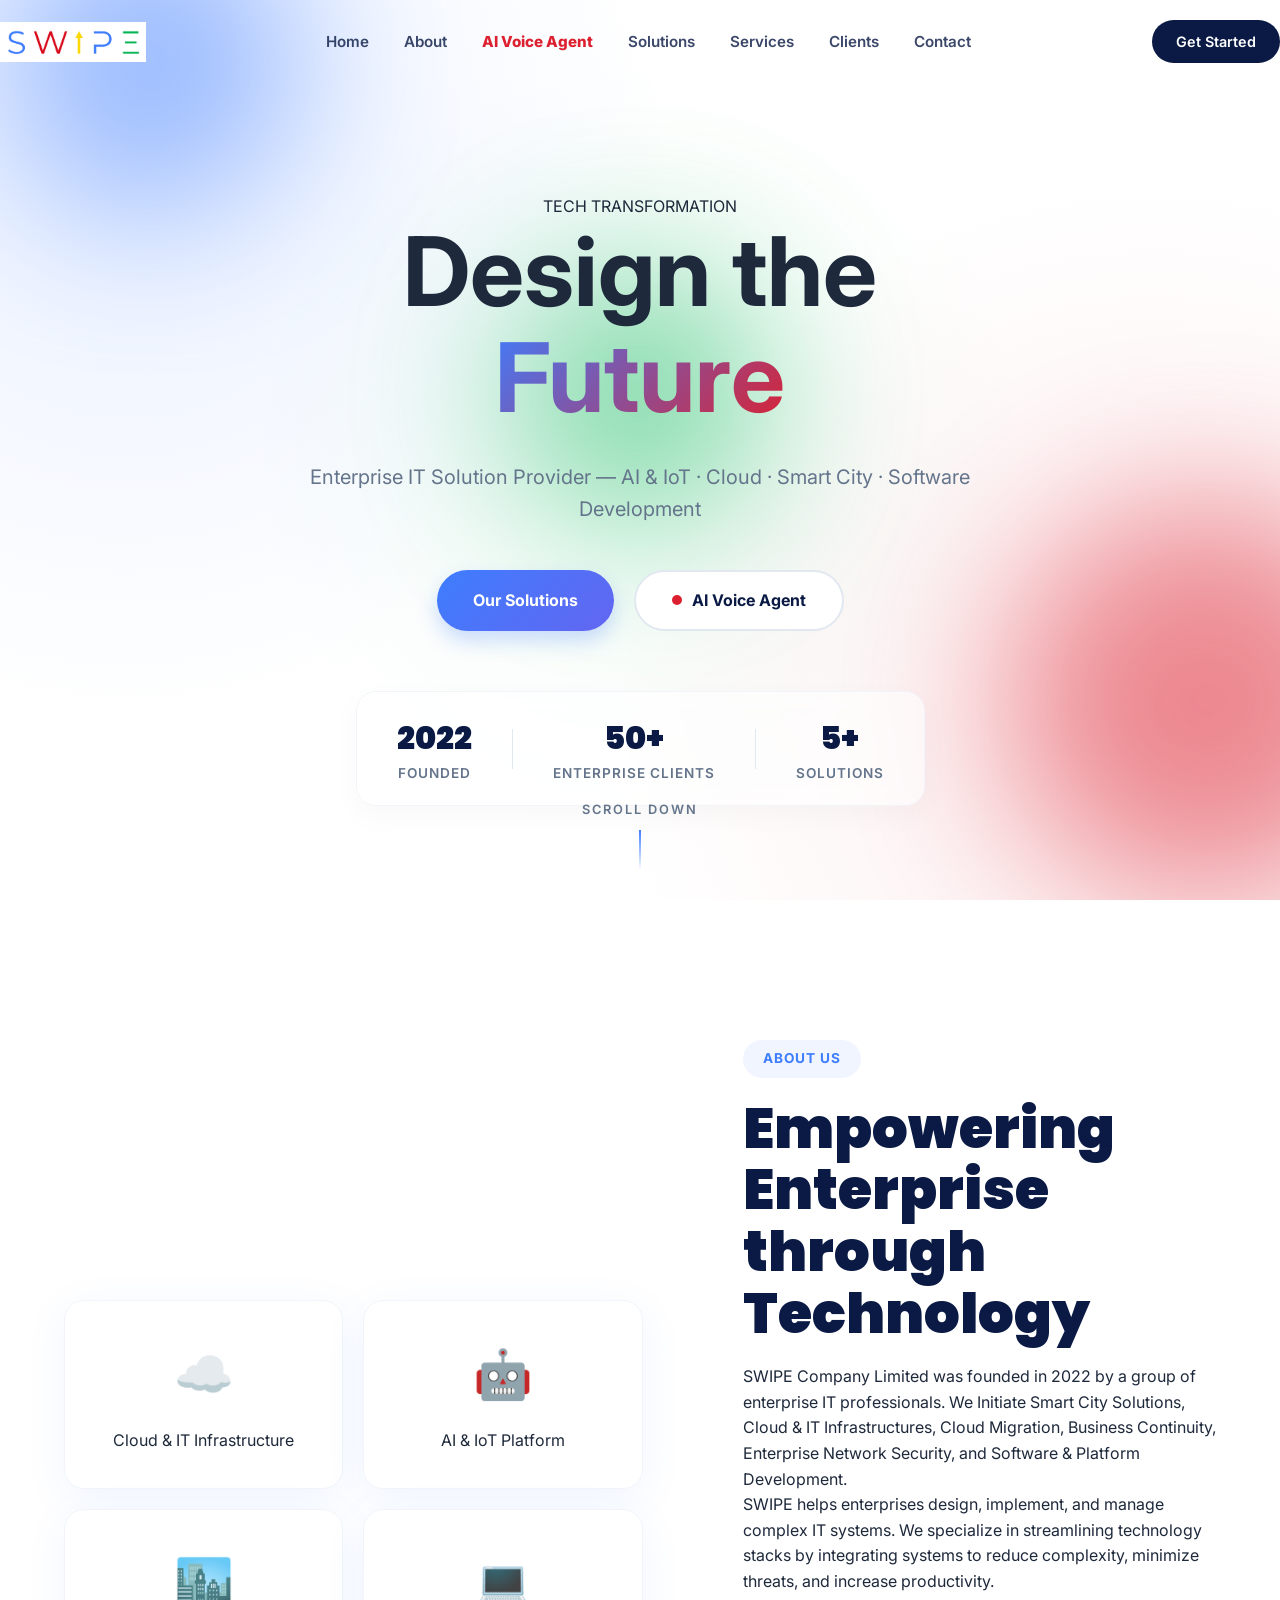
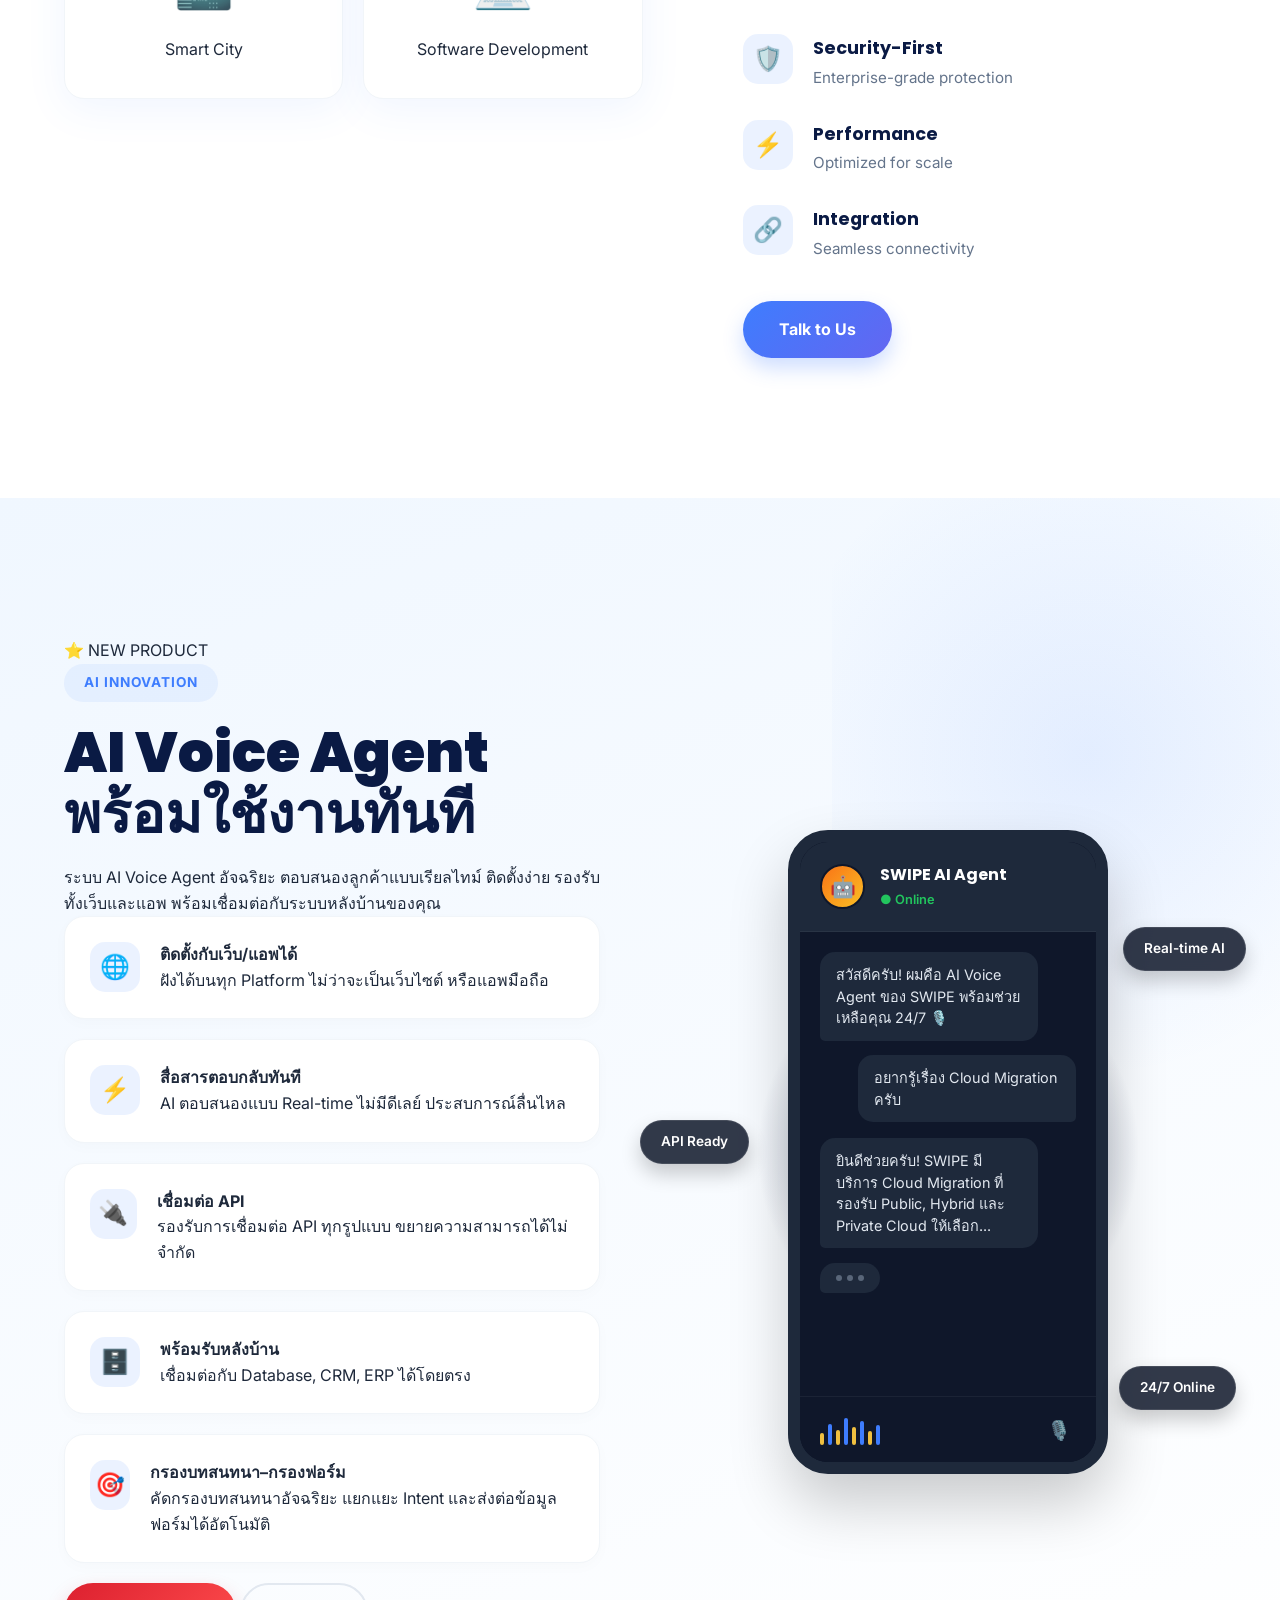
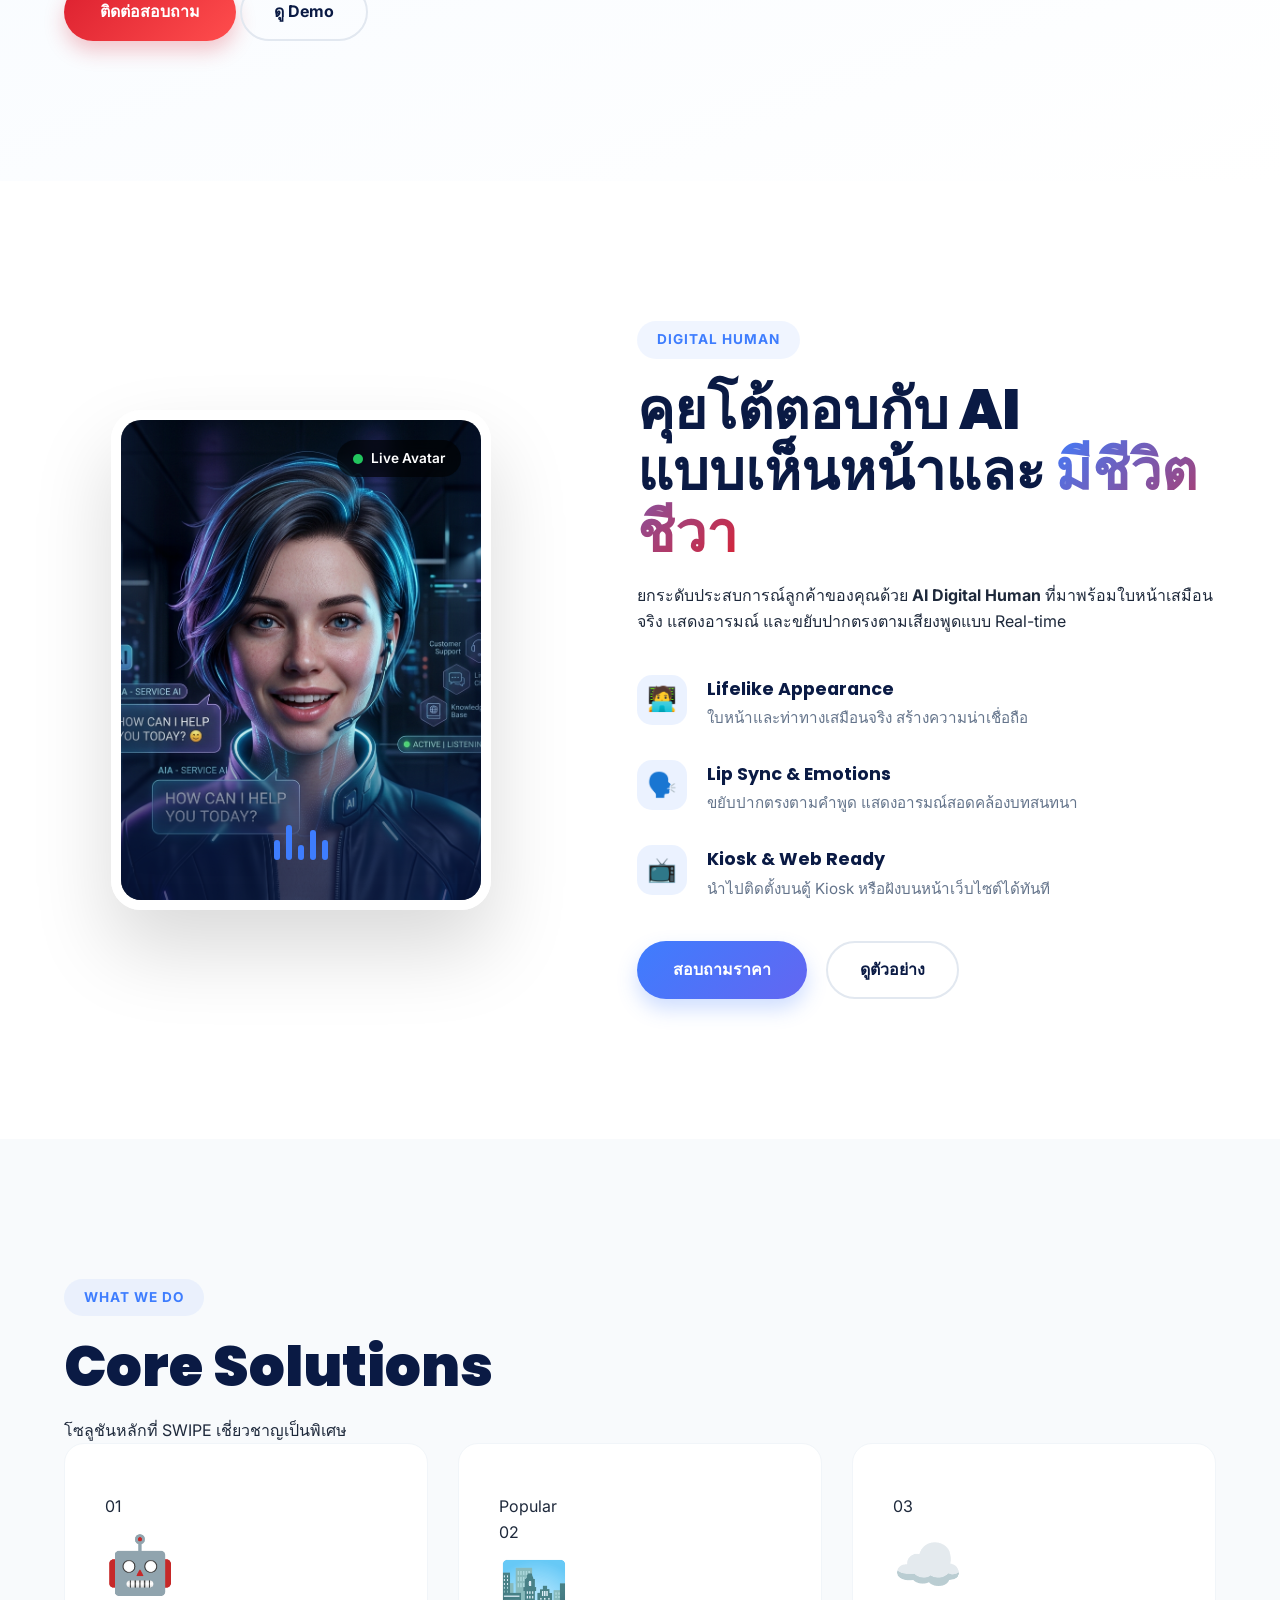
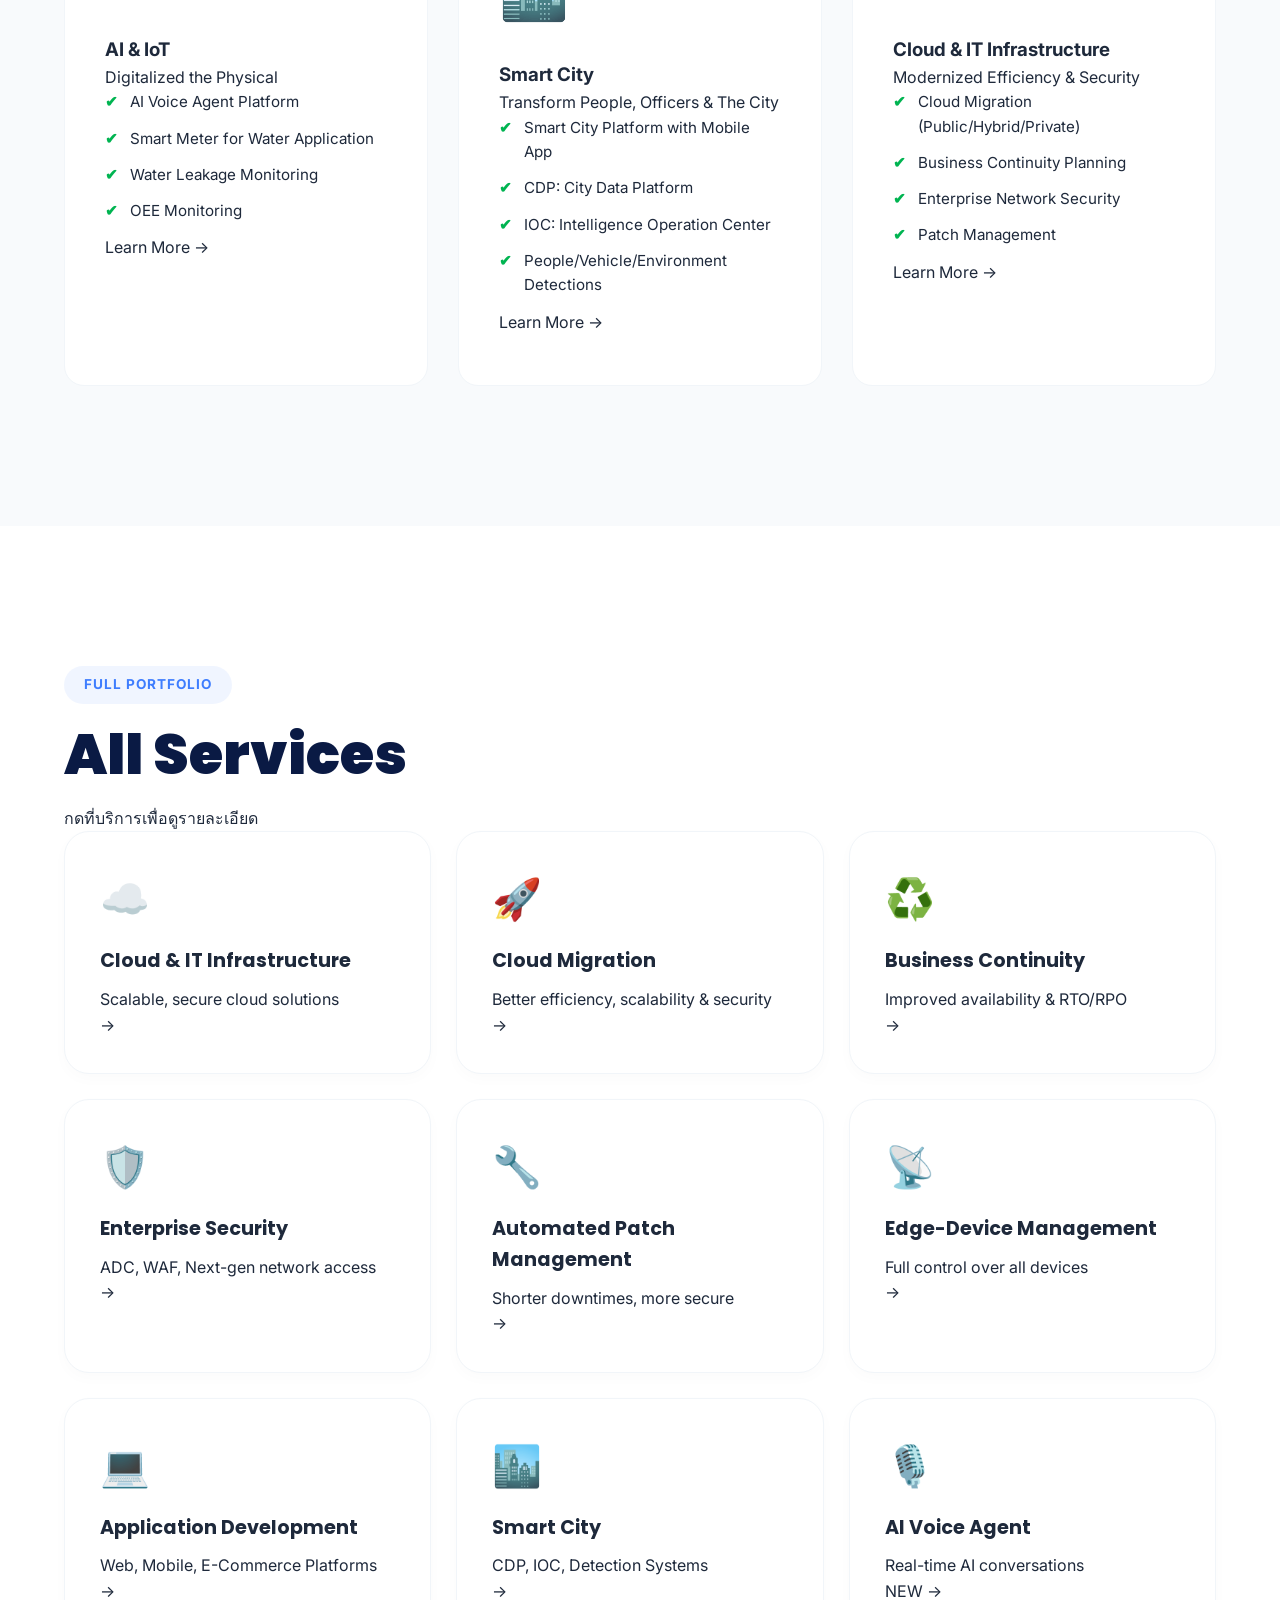
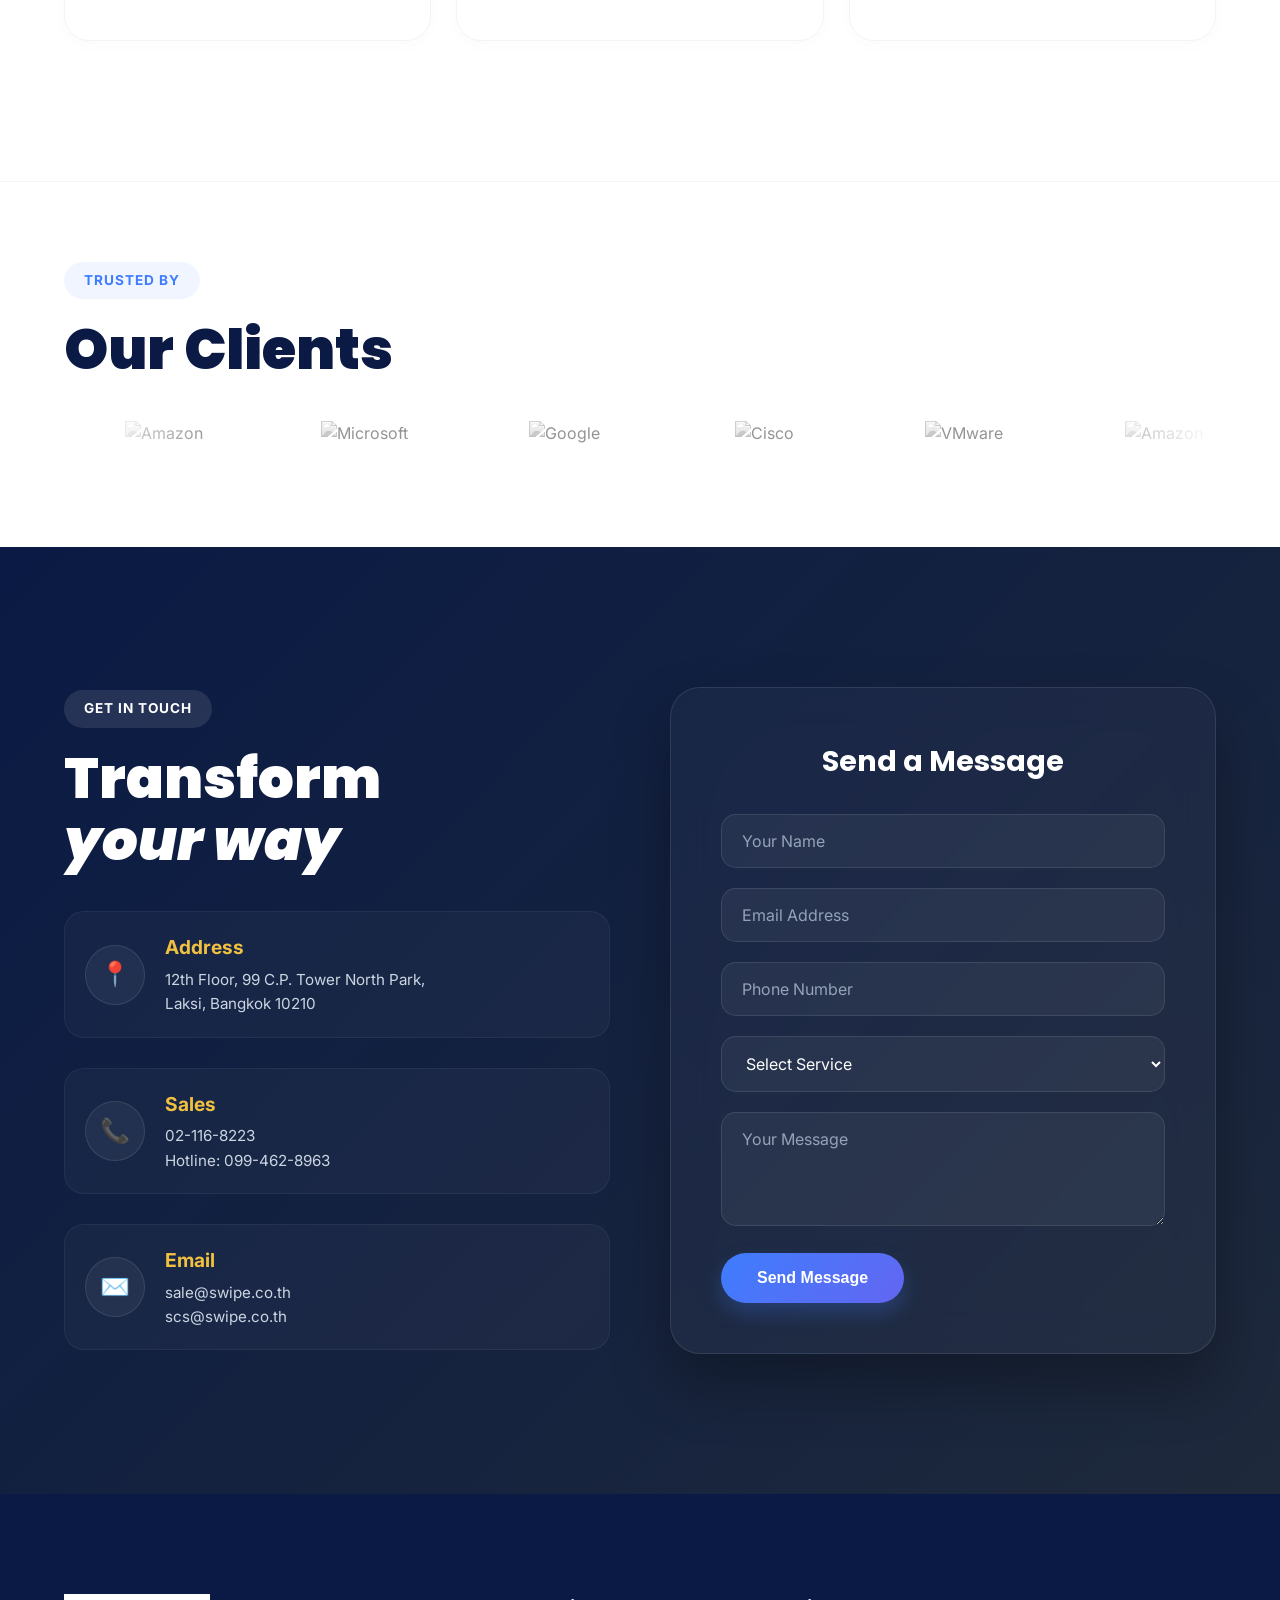
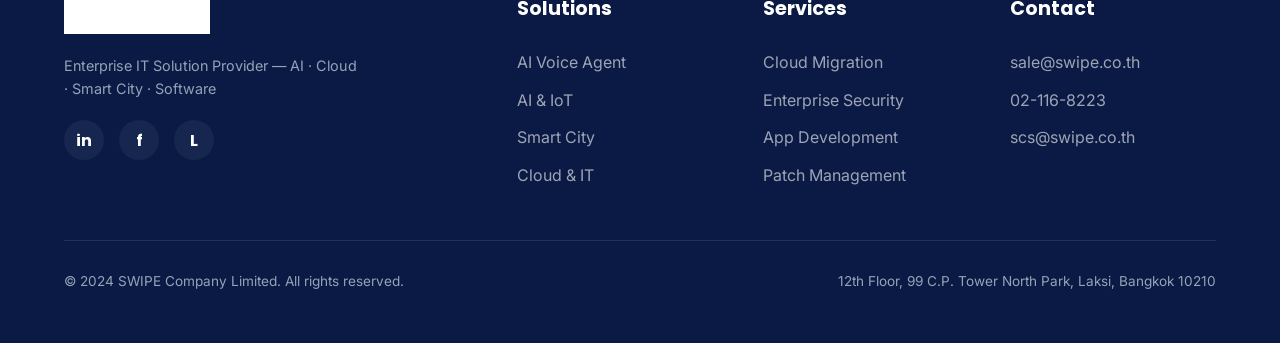
==== index.html @ 13972665 "Initial commit" ====
<!DOCTYPE html>
<html lang="th">
<head>
  <meta charset="UTF-8">
  <meta name="viewport" content="width=device-width, initial-scale=1.0">
  <title>SWIPE – Enterprise IT & AI Solution Provider</title>
  <meta name="description" content="SWIPE Company Limited – Enterprise IT Solution Provider specializing in AI & IoT, Cloud Infrastructure, Smart City, Software Development and AI Voice Agent solutions.">
  <meta property="og:title" content="SWIPE – Enterprise IT & AI Solution Provider">
  <meta property="og:description" content="Transform your enterprise with SWIPE's cutting-edge AI, IoT, Cloud, and Smart City solutions.">
  <meta property="og:type" content="website">
  <link rel="icon" href="logo.png">
  <link rel="preconnect" href="https://fonts.googleapis.com">
  <link rel="preconnect" href="https://fonts.gstatic.com" crossorigin>
  <link href="https://fonts.googleapis.com/css2?family=Inter:wght@300;400;500;600;700;800;900&family=Poppins:wght@300;400;500;600;700;800&display=swap" rel="stylesheet">
  <link rel="stylesheet" href="style.css">
</head>
<body>

  <!-- ===== NAVBAR ===== -->
  <nav class="navbar" id="navbar">
    <div class="nav-container">
      <a href="#home" class="nav-logo">
        <img src="logo.png" alt="SWIPE Logo" class="logo-img">
      </a>
      <ul class="nav-links" id="navLinks">
        <li><a href="#home" class="nav-link">Home</a></li>
        <li><a href="#about" class="nav-link">About</a></li>
        <li><a href="#voice-agent" class="nav-link highlight-link">AI Voice Agent</a></li>
        <li><a href="#solutions" class="nav-link">Solutions</a></li>
        <li><a href="#services" class="nav-link">Services</a></li>
        <li><a href="#clients" class="nav-link">Clients</a></li>
        <li><a href="#contact" class="nav-link">Contact</a></li>
      </ul>
      <a href="#contact" class="btn-nav">Get Started</a>
      <button class="hamburger" id="hamburger" aria-label="Toggle menu">
        <span></span><span></span><span></span>
      </button>
    </div>
  </nav>

  <!-- ===== HERO ===== -->
  <section class="hero" id="home">
    <div class="hero-bg"></div>
    <div class="hero-particles" id="particles"></div>
    <div class="hero-content">
      <div class="hero-badge">TECH TRANSFORMATION</div>
      <h1 class="hero-title">
        Design the<br>
        <span class="gradient-text">Future</span>
      </h1>
      <p class="hero-subtitle">Enterprise IT Solution Provider — AI & IoT · Cloud · Smart City · Software Development</p>
      <div class="hero-cta">
        <a href="#solutions" class="btn-primary">Our Solutions</a>
        <a href="#voice-agent" class="btn-secondary">
          <span class="pulse-dot"></span>
          AI Voice Agent
        </a>
      </div>
      <div class="hero-stats">
        <div class="stat">
          <span class="stat-num">2022</span>
          <span class="stat-label">Founded</span>
        </div>
        <div class="stat-divider"></div>
        <div class="stat">
          <span class="stat-num">50+</span>
          <span class="stat-label">Enterprise Clients</span>
        </div>
        <div class="stat-divider"></div>
        <div class="stat">
          <span class="stat-num">5+</span>
          <span class="stat-label">Solutions</span>
        </div>
      </div>
    </div>
    <div class="hero-scroll">
      <span>Scroll Down</span>
      <div class="scroll-line"></div>
    </div>
  </section>

  <!-- ===== ABOUT ===== -->
  <section class="about" id="about">
    <div class="container">
      <div class="about-grid">
        <div class="about-visual">
          <div class="about-card-stack">
            <div class="about-card ac1">
              <div class="ac-icon">☁️</div>
              <span>Cloud & IT Infrastructure</span>
            </div>
            <div class="about-card ac2">
              <div class="ac-icon">🤖</div>
              <span>AI & IoT Platform</span>
            </div>
            <div class="about-card ac3">
              <div class="ac-icon">🏙️</div>
              <span>Smart City</span>
            </div>
            <div class="about-card ac4">
              <div class="ac-icon">💻</div>
              <span>Software Development</span>
            </div>
          </div>
          <div class="about-glow-ring"></div>
        </div>
        <div class="about-text">
          <div class="section-label">About Us</div>
          <h2 class="section-title">Empowering Enterprise<br>through Technology</h2>
          <p class="about-desc">SWIPE Company Limited was founded in 2022 by a group of enterprise IT professionals. We Initiate Smart City Solutions, Cloud & IT Infrastructures, Cloud Migration, Business Continuity, Enterprise Network Security, and Software & Platform Development.</p>
          <p class="about-desc">SWIPE helps enterprises design, implement, and manage complex IT systems. We specialize in streamlining technology stacks by integrating systems to reduce complexity, minimize threats, and increase productivity.</p>
          <div class="about-pillars">
            <div class="pillar">
              <div class="pillar-icon">🛡️</div>
              <div>
                <strong>Security-First</strong>
                <p>Enterprise-grade protection</p>
              </div>
            </div>
            <div class="pillar">
              <div class="pillar-icon">⚡</div>
              <div>
                <strong>Performance</strong>
                <p>Optimized for scale</p>
              </div>
            </div>
            <div class="pillar">
              <div class="pillar-icon">🔗</div>
              <div>
                <strong>Integration</strong>
                <p>Seamless connectivity</p>
              </div>
            </div>
          </div>
          <a href="#contact" class="btn-primary">Talk to Us</a>
        </div>
      </div>
    </div>
  </section>

  <!-- ===== AI VOICE AGENT (FEATURED) ===== -->
  <section class="voice-agent" id="voice-agent">
    <div class="va-bg-glow"></div>
    <div class="container">
      <div class="va-badge-top">⭐ NEW PRODUCT</div>
      <div class="va-grid">
        <div class="va-content">
          <div class="section-label light">AI Innovation</div>
          <h2 class="section-title light">AI Voice Agent<br><span class="gradient-text-gold">พร้อมใช้งานทันที</span></h2>
          <p class="va-desc">ระบบ AI Voice Agent อัจฉริยะ ตอบสนองลูกค้าแบบเรียลไทม์ ติดตั้งง่าย รองรับทั้งเว็บและแอพ พร้อมเชื่อมต่อกับระบบหลังบ้านของคุณ</p>
          <div class="va-features">
            <div class="va-feature">
              <div class="va-feat-icon">🌐</div>
              <div class="va-feat-text">
                <strong>ติดตั้งกับเว็บ/แอพได้</strong>
                <p>ฝังได้บนทุก Platform ไม่ว่าจะเป็นเว็บไซต์ หรือแอพมือถือ</p>
              </div>
            </div>
            <div class="va-feature">
              <div class="va-feat-icon">⚡</div>
              <div class="va-feat-text">
                <strong>สื่อสารตอบกลับทันที</strong>
                <p>AI ตอบสนองแบบ Real-time ไม่มีดีเลย์ ประสบการณ์ลื่นไหล</p>
              </div>
            </div>
            <div class="va-feature">
              <div class="va-feat-icon">🔌</div>
              <div class="va-feat-text">
                <strong>เชื่อมต่อ API</strong>
                <p>รองรับการเชื่อมต่อ API ทุกรูปแบบ ขยายความสามารถได้ไม่จำกัด</p>
              </div>
            </div>
            <div class="va-feature">
              <div class="va-feat-icon">🗄️</div>
              <div class="va-feat-text">
                <strong>พร้อมรับหลังบ้าน</strong>
                <p>เชื่อมต่อกับ Database, CRM, ERP ได้โดยตรง</p>
              </div>
            </div>
            <div class="va-feature">
              <div class="va-feat-icon">🎯</div>
              <div class="va-feat-text">
                <strong>กรองบทสนทนา–กรองฟอร์ม</strong>
                <p>คัดกรองบทสนทนาอัจฉริยะ แยกแยะ Intent และส่งต่อข้อมูลฟอร์มได้อัตโนมัติ</p>
              </div>
            </div>
          </div>
          <div class="va-cta">
            <a href="#contact" class="btn-gold">ติดต่อสอบถาม</a>
            <a href="#contact" class="btn-outline-light">ดู Demo</a>
          </div>
        </div>
        <div class="va-visual">
          <div class="va-phone-mockup">
            <div class="va-phone-screen">
              <div class="va-chat-header">
                <div class="va-avatar">
                  <div class="va-avatar-pulse"></div>
                  🤖
                </div>
                <div>
                  <div class="va-chat-name">SWIPE AI Agent</div>
                  <div class="va-chat-status">● Online</div>
                </div>
              </div>
              <div class="va-chat-body">
                <div class="va-msg va-msg-ai">
                  <span>สวัสดีครับ! ผมคือ AI Voice Agent ของ SWIPE พร้อมช่วยเหลือคุณ 24/7 🎙️</span>
                </div>
                <div class="va-msg va-msg-user">
                  <span>อยากรู้เรื่อง Cloud Migration ครับ</span>
                </div>
                <div class="va-msg va-msg-ai">
                  <span>ยินดีช่วยครับ! SWIPE มีบริการ Cloud Migration ที่รองรับ Public, Hybrid และ Private Cloud ให้เลือก...</span>
                </div>
                <div class="va-typing">
                  <span></span><span></span><span></span>
                </div>
              </div>
              <div class="va-wave-bar">
                <div class="wave-line">
                  <div class="wave-bar" style="--h:40%"></div>
                  <div class="wave-bar" style="--h:70%"></div>
                  <div class="wave-bar" style="--h:50%"></div>
                  <div class="wave-bar" style="--h:90%"></div>
                  <div class="wave-bar" style="--h:60%"></div>
                  <div class="wave-bar" style="--h:80%"></div>
                  <div class="wave-bar" style="--h:45%"></div>
                  <div class="wave-bar" style="--h:65%"></div>
                </div>
                <div class="va-mic">🎙️</div>
              </div>
            </div>
          </div>
          <div class="va-float-tag vft1">Real-time AI</div>
          <div class="va-float-tag vft2">API Ready</div>
          <div class="va-float-tag vft3">24/7 Online</div>
        </div>
      </div>
    </div>
  </section>

  <!-- ===== AI DIGITAL HUMAN (NEW FEATURE) ===== -->
  <section class="ai-avatar" id="ai-avatar">
    <div class="container">
      <div class="avatar-grid">
        <div class="avatar-visual">
          <div class="avatar-frame">
            <img src="ai_avatar.png" alt="AI Digital Human" class="avatar-img">
            <div class="avatar-glow"></div>
            <div class="avatar-audio-waves">
              <span></span><span></span><span></span><span></span><span></span>
            </div>
            <div class="avatar-status">
              <div class="dot"></div> Live Avatar
            </div>
          </div>
        </div>
        <div class="avatar-text">
          <div class="section-label">Digital Human</div>
          <h2 class="section-title">คุยโต้ตอบกับ AI<br>แบบเห็นหน้าและ <span class="gradient-text">มีชีวิตชีวา</span></h2>
          <p class="about-desc" style="margin-bottom: 10px;">ยกระดับประสบการณ์ลูกค้าของคุณด้วย <strong>AI Digital Human</strong> ที่มาพร้อมใบหน้าเสมือนจริง แสดงอารมณ์ และขยับปากตรงตามเสียงพูดแบบ Real-time</p>
          <div class="about-pillars">
            <div class="pillar">
              <div class="pillar-icon">🧑‍💻</div>
              <div>
                <strong>Lifelike Appearance</strong>
                <p>ใบหน้าและท่าทางเสมือนจริง สร้างความน่าเชื่อถือ</p>
              </div>
            </div>
            <div class="pillar">
              <div class="pillar-icon">🗣️</div>
              <div>
                <strong>Lip Sync & Emotions</strong>
                <p>ขยับปากตรงตามคำพูด แสดงอารมณ์สอดคล้องบทสนทนา</p>
              </div>
            </div>
            <div class="pillar">
              <div class="pillar-icon">📺</div>
              <div>
                <strong>Kiosk & Web Ready</strong>
                <p>นำไปติดตั้งบนตู้ Kiosk หรือฝังบนหน้าเว็บไซต์ได้ทันที</p>
              </div>
            </div>
          </div>
          <div style="margin-top:20px;">
            <a href="#contact" class="btn-primary">สอบถามราคา</a>
            <a href="#contact" class="btn-outline-light" style="margin-left: 15px;">ดูตัวอย่าง</a>
          </div>
        </div>
      </div>
    </div>
  </section>

  <!-- ===== OUR SOLUTIONS (Main 3) ===== -->
  <section class="solutions" id="solutions">
    <div class="container">
      <div class="section-header center">
        <div class="section-label">What We Do</div>
        <h2 class="section-title">Core Solutions</h2>
        <p class="section-subtitle">โซลูชันหลักที่ SWIPE เชี่ยวชาญเป็นพิเศษ</p>
      </div>
      <div class="solutions-grid">

        <!-- AI & IoT -->
        <div class="solution-card sol-ai">
          <div class="sol-bg"></div>
          <div class="sol-number">01</div>
          <div class="sol-icon">🤖</div>
          <h3>AI & IoT</h3>
          <p class="sol-tagline">Digitalized the Physical</p>
          <ul class="sol-list">
            <li>AI Voice Agent Platform</li>
            <li>Smart Meter for Water Application</li>
            <li>Water Leakage Monitoring</li>
            <li>OEE Monitoring</li>
          </ul>
          <a href="#services" class="sol-btn">Learn More →</a>
        </div>

        <!-- Smart City -->
        <div class="solution-card sol-smart featured">
          <div class="sol-bg"></div>
          <div class="sol-badge">Popular</div>
          <div class="sol-number">02</div>
          <div class="sol-icon">🏙️</div>
          <h3>Smart City</h3>
          <p class="sol-tagline">Transform People, Officers & The City</p>
          <ul class="sol-list">
            <li>Smart City Platform with Mobile App</li>
            <li>CDP: City Data Platform</li>
            <li>IOC: Intelligence Operation Center</li>
            <li>People/Vehicle/Environment Detections</li>
          </ul>
          <a href="#services" class="sol-btn">Learn More →</a>
        </div>

        <!-- Cloud & IT -->
        <div class="solution-card sol-cloud">
          <div class="sol-bg"></div>
          <div class="sol-number">03</div>
          <div class="sol-icon">☁️</div>
          <h3>Cloud & IT Infrastructure</h3>
          <p class="sol-tagline">Modernized Efficiency & Security</p>
          <ul class="sol-list">
            <li>Cloud Migration (Public/Hybrid/Private)</li>
            <li>Business Continuity Planning</li>
            <li>Enterprise Network Security</li>
            <li>Patch Management</li>
          </ul>
          <a href="#services" class="sol-btn">Learn More →</a>
        </div>

      </div>
    </div>
  </section>

  <!-- ===== OTHER SERVICES ===== -->
  <section class="services" id="services">
    <div class="container">
      <div class="section-header center">
        <div class="section-label">Full Portfolio</div>
        <h2 class="section-title">All Services</h2>
        <p class="section-subtitle">กดที่บริการเพื่อดูรายละเอียด</p>
      </div>
      <div class="services-grid">

        <div class="service-box" onclick="openModal('cloud')">
          <div class="sb-icon">☁️</div>
          <h4>Cloud & IT Infrastructure</h4>
          <p>Scalable, secure cloud solutions</p>
          <span class="sb-arrow">→</span>
        </div>

        <div class="service-box" onclick="openModal('cloud-migration')">
          <div class="sb-icon">🚀</div>
          <h4>Cloud Migration</h4>
          <p>Better efficiency, scalability & security</p>
          <span class="sb-arrow">→</span>
        </div>

        <div class="service-box" onclick="openModal('business')">
          <div class="sb-icon">♻️</div>
          <h4>Business Continuity</h4>
          <p>Improved availability & RTO/RPO</p>
          <span class="sb-arrow">→</span>
        </div>

        <div class="service-box" onclick="openModal('security')">
          <div class="sb-icon">🛡️</div>
          <h4>Enterprise Security</h4>
          <p>ADC, WAF, Next-gen network access</p>
          <span class="sb-arrow">→</span>
        </div>

        <div class="service-box" onclick="openModal('patch')">
          <div class="sb-icon">🔧</div>
          <h4>Automated Patch Management</h4>
          <p>Shorter downtimes, more secure</p>
          <span class="sb-arrow">→</span>
        </div>

        <div class="service-box" onclick="openModal('edge')">
          <div class="sb-icon">📡</div>
          <h4>Edge-Device Management</h4>
          <p>Full control over all devices</p>
          <span class="sb-arrow">→</span>
        </div>

        <div class="service-box" onclick="openModal('appdev')">
          <div class="sb-icon">💻</div>
          <h4>Application Development</h4>
          <p>Web, Mobile, E-Commerce Platforms</p>
          <span class="sb-arrow">→</span>
        </div>

        <div class="service-box" onclick="openModal('smartcity')">
          <div class="sb-icon">🏙️</div>
          <h4>Smart City</h4>
          <p>CDP, IOC, Detection Systems</p>
          <span class="sb-arrow">→</span>
        </div>

        <div class="service-box featured-sb" onclick="openModal('voiceagent')">
          <div class="sb-icon">🎙️</div>
          <h4>AI Voice Agent</h4>
          <p>Real-time AI conversations</p>
          <span class="sb-badge-new">NEW</span>
          <span class="sb-arrow">→</span>
        </div>

      </div>
    </div>
  </section>

  <!-- ===== CLIENTS ===== -->
  <section class="clients" id="clients">
    <div class="container">
      <div class="section-header center">
        <div class="section-label">Trusted By</div>
        <h2 class="section-title">Our Clients</h2>
      </div>
      <div class="clients-track-wrapper">
        <div class="clients-track">
          <div class="client-logo"><img src="https://upload.wikimedia.org/wikipedia/commons/thumb/a/a9/Amazon_logo.svg/320px-Amazon_logo.svg.png" alt="Amazon"></div>
          <div class="client-logo"><img src="https://upload.wikimedia.org/wikipedia/commons/thumb/4/44/Microsoft_logo.svg/320px-Microsoft_logo.svg.png" alt="Microsoft"></div>
          <div class="client-logo"><img src="https://upload.wikimedia.org/wikipedia/commons/thumb/2/2f/Google_2015_logo.svg/320px-Google_2015_logo.svg.png" alt="Google"></div>
          <div class="client-logo"><img src="https://upload.wikimedia.org/wikipedia/commons/thumb/0/08/Cisco_logo_blue_2016.svg/320px-Cisco_logo_blue_2016.svg.png" alt="Cisco"></div>
          <div class="client-logo"><img src="https://upload.wikimedia.org/wikipedia/commons/thumb/5/56/VMware_logo.svg/320px-VMware_logo.svg.png" alt="VMware"></div>
          <!-- duplicate for loop -->
          <div class="client-logo"><img src="https://upload.wikimedia.org/wikipedia/commons/thumb/a/a9/Amazon_logo.svg/320px-Amazon_logo.svg.png" alt="Amazon"></div>
          <div class="client-logo"><img src="https://upload.wikimedia.org/wikipedia/commons/thumb/4/44/Microsoft_logo.svg/320px-Microsoft_logo.svg.png" alt="Microsoft"></div>
          <div class="client-logo"><img src="https://upload.wikimedia.org/wikipedia/commons/thumb/2/2f/Google_2015_logo.svg/320px-Google_2015_logo.svg.png" alt="Google"></div>
          <div class="client-logo"><img src="https://upload.wikimedia.org/wikipedia/commons/thumb/0/08/Cisco_logo_blue_2016.svg/320px-Cisco_logo_blue_2016.svg.png" alt="Cisco"></div>
          <div class="client-logo"><img src="https://upload.wikimedia.org/wikipedia/commons/thumb/5/56/VMware_logo.svg/320px-VMware_logo.svg.png" alt="VMware"></div>
        </div>
      </div>
    </div>
  </section>

  <!-- ===== CONTACT ===== -->
  <section class="contact" id="contact">
    <div class="container">
      <div class="contact-grid">
        <div class="contact-info">
          <div class="section-label light">Get In Touch</div>
          <h2 class="section-title light">Transform<br><em>your way</em></h2>
          <div class="contact-items">
            <div class="contact-item">
              <div class="ci-icon">📍</div>
              <div>
                <strong>Address</strong>
                <p>12th Floor, 99 C.P. Tower North Park,<br>Laksi, Bangkok 10210</p>
              </div>
            </div>
            <div class="contact-item">
              <div class="ci-icon">📞</div>
              <div>
                <strong>Sales</strong>
                <p>02-116-8223<br>Hotline: 099-462-8963</p>
              </div>
            </div>
            <div class="contact-item">
              <div class="ci-icon">✉️</div>
              <div>
                <strong>Email</strong>
                <p>sale@swipe.co.th<br>scs@swipe.co.th</p>
              </div>
            </div>
          </div>
        </div>
        <div class="contact-form-wrap">
          <form class="contact-form" id="contactForm">
            <h3>Send a Message</h3>
            <div class="form-group">
              <input type="text" id="fname" placeholder="Your Name" required>
            </div>
            <div class="form-group">
              <input type="email" id="femail" placeholder="Email Address" required>
            </div>
            <div class="form-group">
              <input type="tel" id="fphone" placeholder="Phone Number">
            </div>
            <div class="form-group">
              <select id="fservice">
                <option value="">Select Service</option>
                <option>AI Voice Agent</option>
                <option>Cloud & IT Infrastructure</option>
                <option>Smart City</option>
                <option>Application Development</option>
                <option>Enterprise Security</option>
                <option>Other</option>
              </select>
            </div>
            <div class="form-group">
              <textarea id="fmessage" placeholder="Your Message" rows="4"></textarea>
            </div>
            <button type="submit" class="btn-primary full-width">Send Message</button>
          </form>
        </div>
      </div>
    </div>
  </section>

  <!-- ===== FOOTER ===== -->
  <footer class="footer">
    <div class="container">
      <div class="footer-grid">
        <div class="footer-brand">
          <img src="logo.png" alt="SWIPE" class="footer-logo">
          <p>Enterprise IT Solution Provider — AI · Cloud · Smart City · Software</p>
          <div class="footer-social">
            <a href="#" aria-label="LinkedIn" class="social-btn">in</a>
            <a href="#" aria-label="Facebook" class="social-btn">f</a>
            <a href="#" aria-label="Line" class="social-btn">L</a>
          </div>
        </div>
        <div class="footer-links">
          <h5>Solutions</h5>
          <ul>
            <li><a href="#voice-agent">AI Voice Agent</a></li>
            <li><a href="#solutions">AI & IoT</a></li>
            <li><a href="#solutions">Smart City</a></li>
            <li><a href="#solutions">Cloud & IT</a></li>
          </ul>
        </div>
        <div class="footer-links">
          <h5>Services</h5>
          <ul>
            <li><a href="#services">Cloud Migration</a></li>
            <li><a href="#services">Enterprise Security</a></li>
            <li><a href="#services">App Development</a></li>
            <li><a href="#services">Patch Management</a></li>
          </ul>
        </div>
        <div class="footer-links">
          <h5>Contact</h5>
          <ul>
            <li><a href="mailto:sale@swipe.co.th">sale@swipe.co.th</a></li>
            <li><a href="tel:021168223">02-116-8223</a></li>
            <li><a href="mailto:scs@swipe.co.th">scs@swipe.co.th</a></li>
          </ul>
        </div>
      </div>
      <div class="footer-bottom">
        <p>© 2024 SWIPE Company Limited. All rights reserved.</p>
        <p>12th Floor, 99 C.P. Tower North Park, Laksi, Bangkok 10210</p>
      </div>
    </div>
  </footer>

  <!-- ===== MODALS ===== -->
  <div class="modal-overlay" id="modalOverlay" onclick="closeModal()">
    <div class="modal-box" onclick="event.stopPropagation()">
      <button class="modal-close" onclick="closeModal()">✕</button>
      <div class="modal-content" id="modalContent"></div>
    </div>
  </div>

  <script src="main.js"></script>
</body>
</html>
---- style.css ----
/* ===== BASE ===== */
*,*::before,*::after{margin:0;padding:0;box-sizing:border-box}
:root{
  --blu:#3e7dfe; --red:#dc202f; --grn:#00b451; --yel:#f0c040;
  --dark:#0a1a44; --gray:#64748b; --light:#f8fafc; --white:#ffffff;
  --font:'Inter',sans-serif; --font2:'Poppins',sans-serif;
  --radius:20px; --shadow:0 10px 40px rgba(62,125,254,0.08);
}
html{scroll-behavior:smooth;scroll-padding-top:90px}
body{font-family:var(--font);color:#1e293b;background:var(--white);overflow-x:hidden;line-height:1.6}
.container{max-width:1200px;margin:0 auto;padding:0 24px}
img{max-width:100%;display:block}
a{text-decoration:none;color:inherit}
ul{list-style:none}

/* ===== COMPONENTS ===== */
.btn-primary{
  display:inline-flex;align-items:center;gap:10px;padding:16px 36px;
  background:linear-gradient(135deg, var(--blu), #6366f1); color:#fff;
  border-radius:50px;font-weight:700;font-size:1rem;transition:.3s;border:none;cursor:pointer;
  box-shadow:0 10px 20px rgba(62,125,254,0.25);
}
.btn-primary:hover{transform:translateY(-3px);box-shadow:0 15px 30px rgba(62,125,254,0.4)}

.btn-secondary{
  display:inline-flex;align-items:center;gap:10px;padding:16px 36px;
  background:var(--white);color:var(--dark);border:2px solid #e2e8f0;
  border-radius:50px;font-weight:700;font-size:1rem;transition:.3s;
}
.btn-secondary:hover{border-color:var(--blu);color:var(--blu);box-shadow:0 10px 20px rgba(62,125,254,0.1)}

.btn-gold{
  display:inline-flex;align-items:center;gap:10px;padding:16px 36px;
  background:linear-gradient(135deg, var(--red), #ff4d4d); color:#fff;
  border-radius:50px;font-weight:700;transition:.3s;box-shadow:0 10px 20px rgba(220,32,47,0.25);
}
.btn-gold:hover{transform:translateY(-3px);box-shadow:0 15px 30px rgba(220,32,47,0.4)}

.btn-outline-light{
  display:inline-flex;align-items:center;gap:10px;padding:14px 32px;
  background:transparent;color:var(--dark);border:2px solid #e2e8f0;
  border-radius:50px;font-weight:700;transition:.3s;
}
.btn-outline-light:hover{
  border-color:var(--red);color:var(--red);transform:translateY(-3px);
}

.section-label{
  display:inline-block;padding:8px 20px;background:rgba(62,125,254,0.08);
  color:var(--blu);border-radius:50px;font-size:.85rem;font-weight:700;
  text-transform:uppercase;letter-spacing:1px;margin-bottom:20px;
}
.section-title{
  font-family:var(--font2);font-size:clamp(2.5rem, 5vw, 3.5rem);
  font-weight:900;line-height:1.1;color:var(--dark);margin-bottom:20px;
}
.gradient-text{
  background:linear-gradient(135deg, var(--blu), var(--red));
  -webkit-background-clip:text; -webkit-text-fill-color:transparent;
}

/* ===== NAVBAR ===== */
.navbar{
  position:fixed;top:0;left:0;width:100%;z-index:1000;padding:20px 0;
  transition:.4s;background:rgba(255,255,255,0);
}
.navbar.scrolled{
  background:rgba(255,255,255,0.9);backdrop-filter:blur(20px);
  padding:12px 0;box-shadow:0 10px 30px rgba(0,0,0,0.05);
}
.nav-container{display:flex;justify-content:space-between;align-items:center}
.logo-img{height:40px}
.nav-links{display:flex;gap:35px;align-items:center}
.nav-link{
  font-weight:600;font-size:.95rem;color:var(--dark);transition:.3s;
  position:relative;opacity:0.8;
}
.nav-link:hover, .nav-link.active{opacity:1;color:var(--blu)}
.nav-link.highlight-link{color:var(--red);opacity:1;font-weight:800}
.btn-nav{
  padding:10px 24px;background:var(--dark);color:#fff;border-radius:50px;
  font-weight:600;font-size:.9rem;transition:.3s;
}
.btn-nav:hover{background:var(--blu);transform:translateY(-2px);box-shadow:0 5px 15px rgba(62,125,254,0.3)}
.hamburger{display:none;flex-direction:column;gap:5px;background:none;border:none;cursor:pointer;z-index:1001;}
.hamburger span{width:25px;height:3px;background:var(--dark);transition:.3s;border-radius:3px}

/* ===== HERO ===== */
.hero{
  position:relative;min-height:100vh;display:flex;align-items:center;padding-top:100px;
  background:var(--white);overflow:hidden;
}
.hero-bg{
  position:absolute;inset:0;
  background:
    radial-gradient(circle at 10% 20%, rgba(62,125,254,0.1), transparent 40%),
    radial-gradient(circle at 90% 80%, rgba(220,32,47,0.08), transparent 40%),
    radial-gradient(circle at 50% 50%, rgba(0,180,81,0.05), transparent 50%);
}
.hero-particles{position:absolute;inset:0;pointer-events:none;z-index:1;overflow:hidden}
.blob{
  position:absolute;border-radius:50%;filter:blur(80px);opacity:0.5;
  animation:floatBlob 15s infinite alternate ease-in-out;
}
.blob1{width:300px;height:300px;background:var(--blu);top:-10%;left:0%;animation-delay:0s}
.blob2{width:400px;height:400px;background:var(--red);bottom:0%;right:-10%;animation-delay:2s}
.blob3{width:250px;height:250px;background:var(--grn);top:30%;left:40%;animation-delay:4s}
@keyframes floatBlob{0%{transform:translate(0,0) scale(1)}100%{transform:translate(50px, -50px) scale(1.2)}}
.hero-content{position:relative;z-index:2;text-align:center;max-width:900px;margin:0 auto}
.hero-title{font-size:clamp(3.5rem, 8vw, 6rem);margin-bottom:30px;line-height:1.1}
.hero-subtitle{font-size:1.25rem;color:var(--gray);margin-bottom:45px;max-width:700px;margin-left:auto;margin-right:auto}
.hero-cta{display:flex;gap:20px;justify-content:center;margin-bottom:60px}
.hero-stats{display:flex;justify-content:center;gap:40px;align-items:center;background:rgba(255,255,255,0.6);backdrop-filter:blur(10px);padding:20px 40px;border-radius:20px;border:1px solid #f1f5f9;box-shadow:0 10px 30px rgba(0,0,0,0.03);display:inline-flex}
.stat{display:flex;flex-direction:column;align-items:center}
.stat-num{font-size:2rem;font-weight:900;color:var(--dark);font-family:var(--font2)}
.stat-label{font-size:.85rem;color:var(--gray);text-transform:uppercase;letter-spacing:1px;font-weight:600}
.stat-divider{width:1px;height:40px;background:#e2e8f0}
.hero-scroll{position:absolute;bottom:30px;left:50%;transform:translateX(-50%);display:flex;flex-direction:column;align-items:center;gap:10px;font-size:.8rem;font-weight:600;color:var(--gray);text-transform:uppercase;letter-spacing:2px;z-index:2}
.scroll-line{width:2px;height:40px;background:linear-gradient(to bottom, var(--blu), transparent);animation:scrollLine 2s infinite}
@keyframes scrollLine{0%{transform:translateY(-10px);opacity:0}50%{opacity:1}100%{transform:translateY(10px);opacity:0}}

.pulse-dot{
  width:10px;height:10px;background:var(--red);border-radius:50%;
  box-shadow:0 0 0 0 rgba(220,32,47,0.7);animation:pulseDot 1.5s infinite;
}
@keyframes pulseDot{0%{transform:scale(0.95);box-shadow:0 0 0 0 rgba(220,32,47,0.7)}70%{transform:scale(1);box-shadow:0 0 0 10px rgba(220,32,47,0)}100%{transform:scale(0.95);box-shadow:0 0 0 0 rgba(220,32,47,0)}}

/* ===== ABOUT ===== */
.about{padding:140px 0}
.about-grid{display:grid;grid-template-columns:1.1fr 0.9fr;gap:100px;align-items:center}
.about-visual{position:relative}
.about-card-stack{display:grid;grid-template-columns:1fr 1fr;gap:20px}
.about-card{
  background:var(--white);padding:35px;border-radius:var(--radius);
  box-shadow:var(--shadow);text-align:center;transition:.4s;
  border:1px solid #f1f5f9;
}
.about-card:hover{transform:translateY(-10px);border-color:var(--blu)}
.ac-icon{font-size:3rem;margin-bottom:15px}

/* ===== PILLARS ===== */
.about-pillars{margin:40px 0;display:flex;flex-direction:column;gap:30px}
.pillar{display:flex;align-items:flex-start;gap:20px}
.pillar-icon{
  width:50px;height:50px;background:rgba(62,125,254,0.1);color:var(--blu);
  display:flex;align-items:center;justify-content:center;border-radius:15px;
  font-size:1.5rem;flex-shrink:0;
}
.pillar strong{display:block;font-size:1.1rem;color:var(--dark);margin-bottom:3px;font-family:var(--font2)}
.pillar p{font-size:0.95rem;color:var(--gray)}

/* ===== AI VOICE AGENT (SPECIAL) ===== */
.voice-agent{
  padding:140px 0;background:linear-gradient(160deg, #f0f7ff 0%, #fff 100%);
  position:relative;overflow:hidden;
}
.voice-agent::before{
  content:'';position:absolute;top:-10%;right:-5%;width:40%;height:60%;
  background:radial-gradient(circle, rgba(62,125,254,0.1), transparent 70%);
}
.va-grid{display:grid;grid-template-columns:1fr 1fr;gap:80px;align-items:center}
.va-visual{position:relative;display:flex;justify-content:center;align-items:center}
.va-visual::before {
  content: ''; position: absolute; width: 450px; height: 450px;
  background: radial-gradient(circle, rgba(10,26,68,0.7) 0%, transparent 60%);
  z-index: 1; pointer-events: none;
}
.va-phone-mockup{
  width:320px;background:#0f172a;border-radius:40px;border:12px solid #1e293b;
  box-shadow:0 30px 60px rgba(0,0,0,0.2);overflow:hidden;position:relative;z-index:2;
}
.va-phone-screen{
  background:#0f172a; height: 620px; display: flex; flex-direction: column;
}
.va-chat-header{
  padding:20px;background:#1e293b;border-bottom:1px solid rgba(255,255,255,0.05);
  display:flex;align-items:center;gap:15px;
}
.va-avatar{
  width:45px;height:45px;border-radius:50%;
  background:linear-gradient(135deg, #f97316, #fbbf24);
  display:flex;align-items:center;justify-content:center;font-size:1.3rem;
  border:2px solid #0f172a;
}
.va-chat-name{color:#fff;font-weight:700;font-size:1rem;font-family:var(--font2);margin-bottom:2px}
.va-chat-status{color:#22c55e;font-size:.8rem;font-weight:600}
.va-chat-body{
  padding:20px; flex: 1; display: flex; flex-direction: column; gap: 15px;
  overflow-y: auto; background: #0f172a;
}
.va-msg{
  padding:12px 16px; border-radius:15px; font-size:.9rem; line-height:1.5;
  color:#e2e8f0; max-width:85%; animation: msgPop 0.4s ease-out forwards;
}
.va-msg-ai{
  background:#1e293b; border-bottom-left-radius:5px; align-self: flex-start;
}
.va-msg-user{
  background:#1e293b; border-bottom-right-radius:5px; align-self: flex-end;
}
@keyframes msgPop{
  from { opacity: 0; transform: translateY(10px) scale(0.9); }
  to { opacity: 1; transform: translateY(0) scale(1); }
}
.va-typing{
  display:flex;gap:5px;padding:12px 16px;background:#1e293b;
  border-radius:15px;border-bottom-left-radius:5px;align-self:flex-start; width:max-content;
}
.va-typing span{width:6px;height:6px;background:#94a3b8;border-radius:50%;opacity:0.5;animation:va-dots 1.5s infinite}
.va-typing span:nth-child(2){animation-delay:0.2s}
.va-typing span:nth-child(3){animation-delay:0.4s}
@keyframes va-dots{0%,100%{opacity:0.5;transform:translateY(0)}50%{opacity:1;transform:translateY(-3px)}}

.va-wave-bar{
  padding:15px 20px; background:#0f172a; display:flex; align-items:center; justify-content:space-between;
  border-top:1px solid rgba(255,255,255,0.05);
}
.wave-line{display:flex;gap:4px;align-items:flex-end;height:30px}
.wave-bar{width:4px;border-radius:2px;background:var(--yel);height:var(--h);animation:waveAnim 1s infinite alternate}
.wave-bar:nth-child(even){background:var(--blu); animation-delay:0.5s}
@keyframes waveAnim{0%{height:20%} 100%{height:var(--h)}}
.va-mic{width:35px;height:35px;border-radius:50%;display:flex;align-items:center;justify-content:center;font-size:1.2rem;opacity:0.7}

.va-float-tag{
  position:absolute; background:rgba(15,23,42,0.85); backdrop-filter:blur(10px);
  border:1px solid rgba(255,255,255,0.1); color:#fff; padding:10px 20px;
  border-radius:30px; font-size:.85rem; font-weight:600; box-shadow:0 10px 20px rgba(0,0,0,0.2);
  z-index:3; white-space:nowrap; animation:floatTag 4s infinite alternate ease-in-out;
}
.vft1{top:15%; right:-30px; animation-delay:0s;}
.vft2{top:45%; left:-40px; animation-delay:1s;}
.vft3{bottom:10%; right:-20px; animation-delay:2s;}
@keyframes floatTag{0%{transform:translateY(0)} 100%{transform:translateY(-15px)}}

.va-feature{
  display:flex;gap:20px;padding:25px;background:var(--white);
  border-radius:var(--radius);margin-bottom:20px;border:1px solid #f1f5f9;
  transition:.3s;box-shadow:0 4px 15px rgba(0,0,0,0.02);
}
.va-feature:hover{transform:translateX(10px);box-shadow:var(--shadow);border-color:var(--blu)}
.va-feat-icon{
  width:50px;height:50px;background:rgba(62,125,254,0.1);
  display:flex;align-items:center;justify-content:center;font-size:1.5rem;border-radius:15px;color:var(--blu);
}

/* ===== AI DIGITAL HUMAN ===== */
.ai-avatar{padding:140px 0;background:var(--white);position:relative;overflow:hidden;}
.avatar-grid{display:grid;grid-template-columns:0.9fr 1.1fr;gap:100px;align-items:center;}
.avatar-visual{position:relative;display:flex;justify-content:center;align-items:center;}
.avatar-frame{
  position:relative;width:380px;height:500px;border-radius:30px;
  overflow:hidden;box-shadow:0 40px 80px rgba(0,0,0,0.15);
  border:10px solid #fff;
}
.avatar-img{width:100%;height:100%;object-fit:cover;object-position:center;}
.avatar-glow{
  position:absolute;inset:0;
  box-shadow:inset 0 -120px 80px rgba(10,26,68,0.7);
  pointer-events:none;
}
.avatar-status{
  position:absolute;top:20px;right:20px;background:rgba(0,0,0,0.6);
  backdrop-filter:blur(10px);color:#fff;padding:8px 16px;border-radius:20px;
  font-size:.85rem;font-weight:600;display:flex;align-items:center;gap:8px;
}
.avatar-status .dot{width:10px;height:10px;background:#22c55e;border-radius:50%;animation:pulseDot 1.5s infinite;}
.avatar-audio-waves{
  position:absolute;bottom:40px;left:50%;transform:translateX(-50%);
  display:flex;align-items:flex-end;gap:6px;height:40px;
}
.avatar-audio-waves span{
  width:6px;background:var(--blu);border-radius:3px;
  animation:waveAnim 0.5s infinite alternate ease-in-out;
}
.avatar-audio-waves span:nth-child(1){height:20px;animation-delay:0.1s}
.avatar-audio-waves span:nth-child(2){height:35px;animation-delay:0.3s}
.avatar-audio-waves span:nth-child(3){height:15px;animation-delay:0.2s}
.avatar-audio-waves span:nth-child(4){height:30px;animation-delay:0.4s}
.avatar-audio-waves span:nth-child(5){height:20px;animation-delay:0.1s}

/* ===== SOLUTIONS ===== */
.solutions{padding:140px 0;background:#f8fafc}
.solutions-grid{display:grid;grid-template-columns:repeat(3,1fr);gap:30px}
.solution-card{
  background:var(--white);padding:50px 40px;border-radius:var(--radius);
  border:1px solid #f1f5f9;transition:.4s;position:relative;
}
.solution-card:hover{transform:translateY(-15px);box-shadow:var(--shadow);border-color:var(--blu)}
.sol-icon{font-size:3.5rem;margin-bottom:25px;display:block}
.sol-list li{margin-bottom:12px;padding-left:25px;position:relative;font-size:.95rem}
.sol-list li::before{content:'✔';position:absolute;left:0;color:var(--grn);font-weight:bold}

/* ===== SERVICES GRID ===== */
.services{padding:140px 0}
.services-grid{display:grid;grid-template-columns:repeat(3, 1fr);gap:25px}
.service-box{
  background:#fff;padding:35px;border-radius:25px;border:1px solid #f1f5f9;
  box-shadow:0 5px 15px rgba(0,0,0,0.02);transition:.3s;cursor:pointer;
  position:relative;overflow:hidden;
}
.service-box:hover{transform:translateY(-8px);box-shadow:var(--shadow);border-color:var(--blu)}
.service-box h4{font-size:1.2rem;margin:15px 0 10px;font-family:var(--font2)}
.sb-icon{font-size:2.5rem}

/* ===== CLIENTS ===== */
.clients{padding:80px 0;background:var(--white);overflow:hidden;border-top:1px solid #f1f5f9}
.clients-track-wrapper{position:relative;width:100%;overflow:hidden;padding:20px 0}
.clients-track-wrapper::before, .clients-track-wrapper::after{
  content:'';position:absolute;top:0;width:150px;height:100%;z-index:2;
}
.clients-track-wrapper::before{left:0;background:linear-gradient(to right, white, transparent)}
.clients-track-wrapper::after{right:0;background:linear-gradient(to left, white, transparent)}
.clients-track{
  display:flex;width:calc(200px * 10);
  animation:scrollMarquee 20s linear infinite;
}
.client-logo{
  width:200px;flex-shrink:0;display:flex;align-items:center;justify-content:center;
  padding:0 30px;filter:grayscale(100%) opacity(0.5);transition:.4s;cursor:pointer;
}
.client-logo:hover{filter:grayscale(0%) opacity(1);transform:scale(1.1)}
.client-logo img{max-height:40px;object-fit:contain}
@keyframes scrollMarquee{0%{transform:translateX(0)}100%{transform:translateX(calc(-200px * 5))}}

/* ===== CONTACT ===== */
.contact{padding:140px 0;background:linear-gradient(135deg, var(--dark), #1e293b);color:var(--white)}
.contact-grid{display:grid;grid-template-columns:1fr 1fr;gap:60px;align-items:center}
.contact-info .section-label.light{background:rgba(255,255,255,0.1);color:var(--white)}
.contact-info .section-title.light{color:var(--white)}
.contact-items{margin-top:40px;display:flex;flex-direction:column;gap:30px}
.contact-item{display:flex;gap:20px;align-items:center;background:rgba(255,255,255,0.03);padding:20px;border-radius:20px;border:1px solid rgba(255,255,255,0.05);transition:.3s}
.contact-item:hover{background:rgba(255,255,255,0.08);transform:translateX(10px)}
.ci-icon{
  width:60px;height:60px;background:rgba(255,255,255,0.05);border-radius:50%;
  display:flex;align-items:center;justify-content:center;font-size:1.5rem;
  border:1px solid rgba(255,255,255,0.1);
}
.contact-item strong{font-size:1.2rem;margin-bottom:5px;display:block;color:var(--yel)}
.contact-item p{color:#cbd5e1;font-size:.95rem}
.contact-form-wrap{
  background:rgba(255,255,255,0.03);backdrop-filter:blur(20px);
  padding:50px;border-radius:30px;border:1px solid rgba(255,255,255,0.1);
  box-shadow:0 30px 60px rgba(0,0,0,0.3);
}
.contact-form h3{font-size:1.8rem;margin-bottom:30px;font-family:var(--font2);text-align:center}
.form-group{margin-bottom:20px}
.form-group input, .form-group select, .form-group textarea{
  width:100%;padding:16px 20px;background:rgba(255,255,255,0.05);
  border:1px solid rgba(255,255,255,0.1);border-radius:15px;color:var(--white);
  font-family:var(--font);font-size:1rem;transition:.3s;
}
.form-group input::placeholder, .form-group textarea::placeholder{color:#94a3b8}
.form-group input:focus, .form-group select:focus, .form-group textarea:focus{
  outline:none;border-color:var(--blu);background:rgba(255,255,255,0.1);
}
.form-group select option{background:var(--dark);color:var(--white)}

/* ===== FOOTER ===== */
.footer{background:var(--dark);color:#fff;padding:100px 0 50px}
.footer h5{font-size:1.2rem;margin-bottom:25px;font-family:var(--font2)}
.footer-links a{opacity:0.6;transition:.3s;display:block;margin-bottom:12px}
.footer-links a:hover{opacity:1;color:var(--blu);transform:translateX(5px)}

/* ===== MODAL ===== */
.modal-overlay{
  position:fixed;inset:0;background:rgba(10,26,68,0.4);backdrop-filter:blur(10px);
  z-index:2000;display:none;align-items:center;justify-content:center;padding:25px;
}
.modal-overlay.open{display:flex}
.modal-box{
  background:#fff;padding:50px;border-radius:30px;max-width:650px;width:100%;
  position:relative;box-shadow:0 30px 60px rgba(0,0,0,0.2);
  transform:translateY(50px);opacity:0;transition:.4s;
}
.modal-overlay.open .modal-box{transform:translateY(0);opacity:1}
.modal-close{position:absolute;top:25px;right:25px;background:none;border:none;font-size:1.5rem;cursor:pointer;color:var(--gray);transition:.3s}
.modal-close:hover{color:var(--red);transform:rotate(90deg)}

/* ===== FOOTER (Layout Fixes) ===== */
.footer-grid{display:grid;grid-template-columns:2fr 1fr 1fr 1fr;gap:40px;border-bottom:1px solid rgba(255,255,255,0.1);padding-bottom:40px;margin-bottom:30px}
.footer-logo{height:40px;margin-bottom:20px;filter:brightness(0) invert(1)}
.footer-brand p{color:#94a3b8;font-size:.9rem;margin-bottom:20px;max-width:300px}
.footer-social{display:flex;gap:15px}
.social-btn{width:40px;height:40px;border-radius:50%;background:rgba(255,255,255,0.05);display:flex;align-items:center;justify-content:center;font-weight:bold;font-family:var(--font2);transition:.3s}
.social-btn:hover{background:var(--blu);transform:translateY(-3px)}
.footer-bottom{display:flex;justify-content:space-between;color:#94a3b8;font-size:.85rem}

/* ===== RESPONSIVE ===== */
@media (max-width: 1024px) {
  .about-grid, .va-grid, .contact-grid, .avatar-grid { grid-template-columns: 1fr; gap: 50px; }
  .solutions-grid, .services-grid { grid-template-columns: repeat(2, 1fr); }
  .hero-title { font-size: 4.5rem; }
  .footer-grid { grid-template-columns: 1fr 1fr; }
}
@media (max-width: 768px) {
  .nav-links {
    position: fixed; top: 0; right: -100%; width: 280px; height: 100vh;
    background: rgba(255, 255, 255, 0.98); backdrop-filter: blur(20px);
    flex-direction: column; padding: 100px 40px 40px; gap: 25px;
    box-shadow: -10px 0 40px rgba(0,0,0,0.1); transition: 0.4s ease-in-out;
    visibility: visible; opacity: 1; transform: none; z-index: 1000;
  }
  .nav-links.open { right: 0; }
  .nav-link { font-size: 1.1rem; }
  .hamburger { display: flex; z-index: 1001; }
  .hamburger.active span:nth-child(1) { transform: translateY(8px) rotate(45deg); background: var(--red); }
  .hamburger.active span:nth-child(2) { opacity: 0; }
  .hamburger.active span:nth-child(3) { transform: translateY(-8px) rotate(-45deg); background: var(--red); }
  .btn-nav { display: none; }
  .solutions-grid, .services-grid { grid-template-columns: 1fr; }
  .hero-stats { flex-direction: column; gap: 10px; width:100%; padding:20px; }
  .stat-divider { width: 100%; height: 1px; }
  .hero-title { font-size: 3.5rem; }
  .hero-cta { flex-direction: column; }
  .footer-grid { grid-template-columns: 1fr; }
  .footer-bottom { flex-direction: column; gap: 10px; text-align: center; }
  .contact-form-wrap { padding: 30px; }
  .modal-box { padding: 30px; }
}
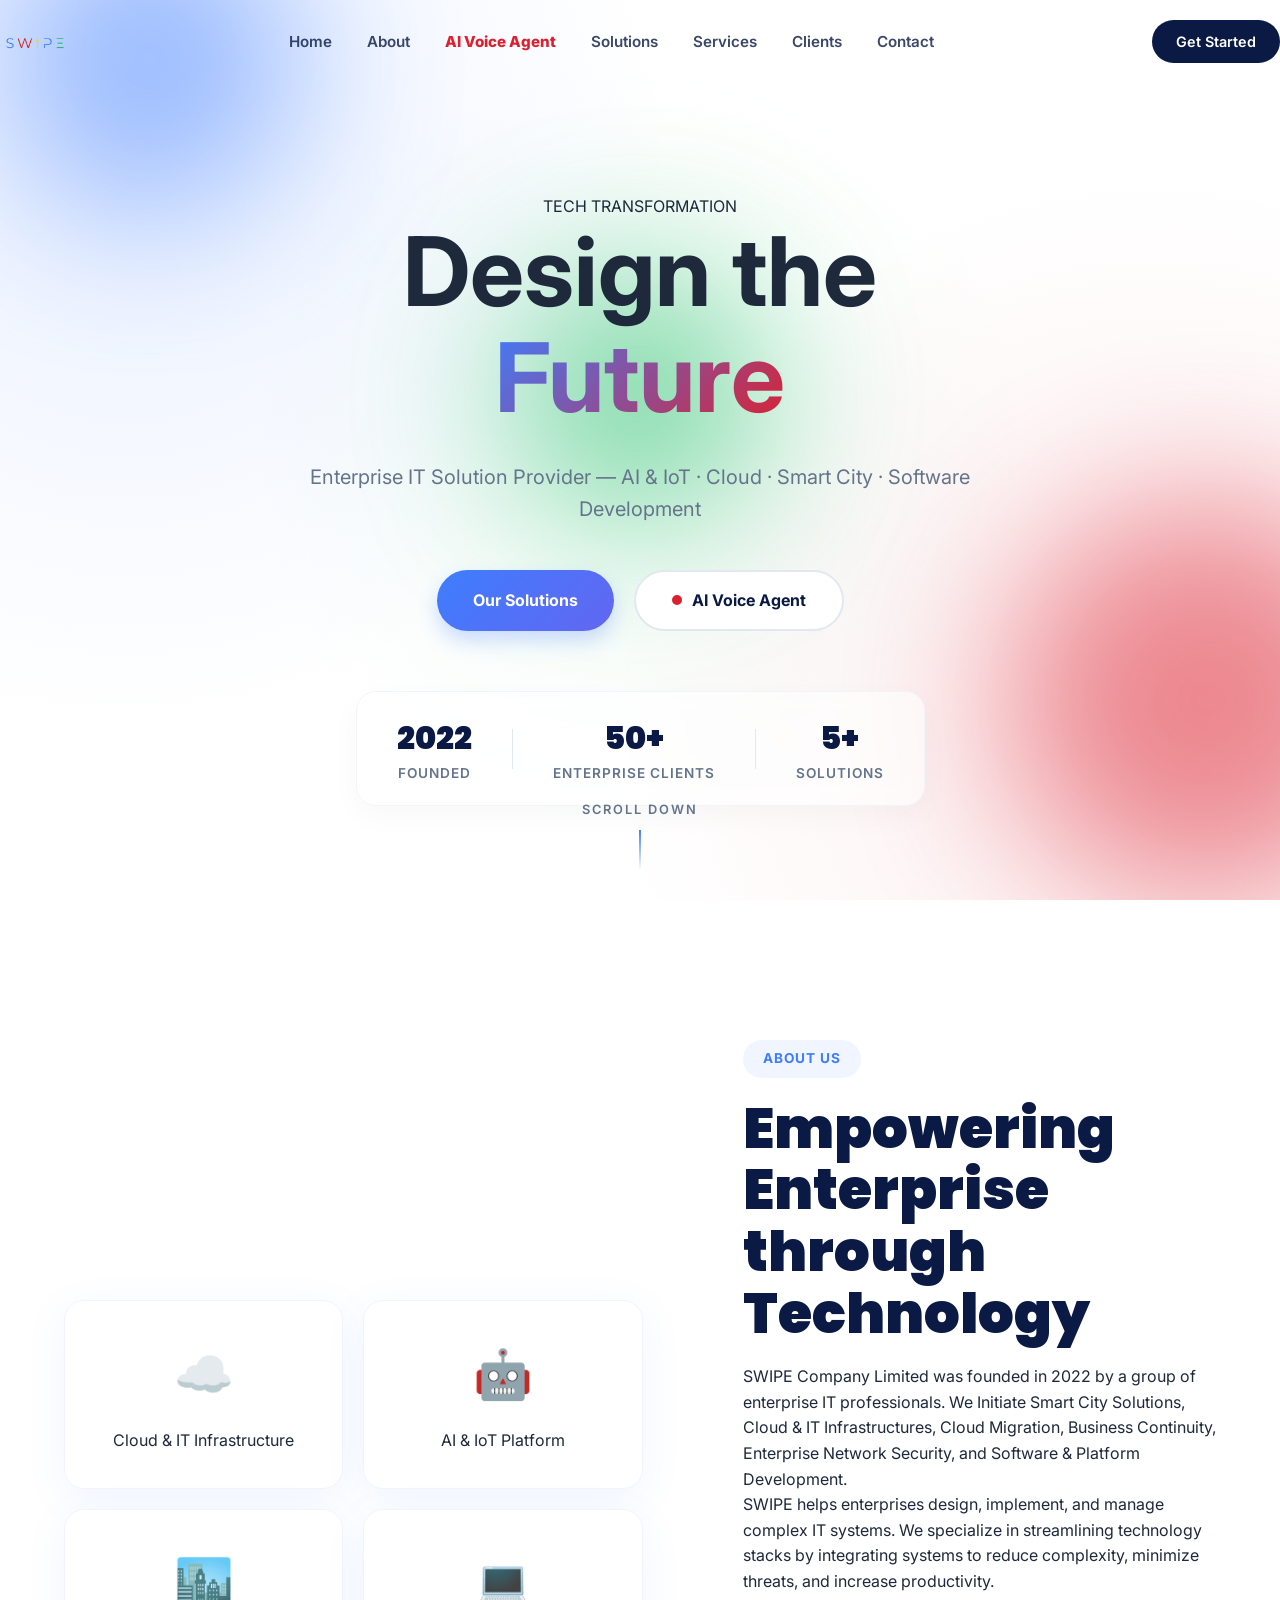
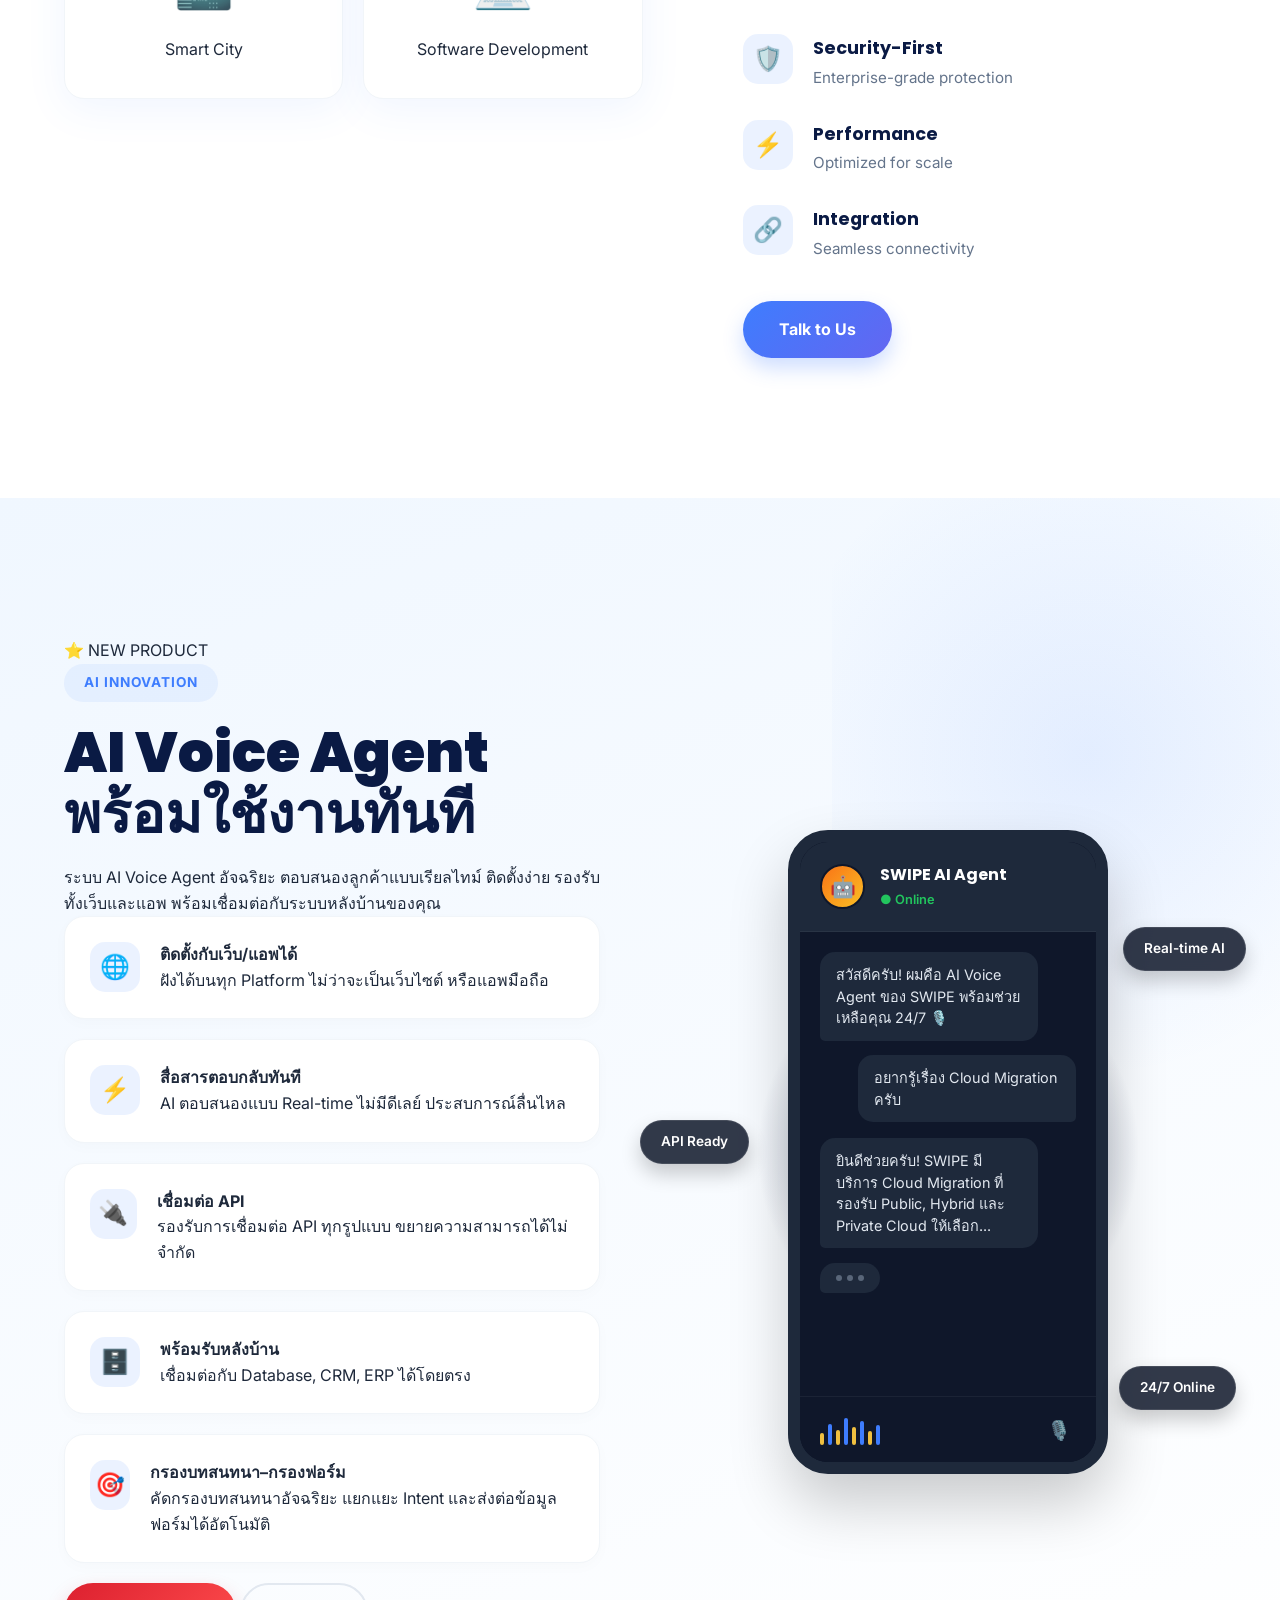
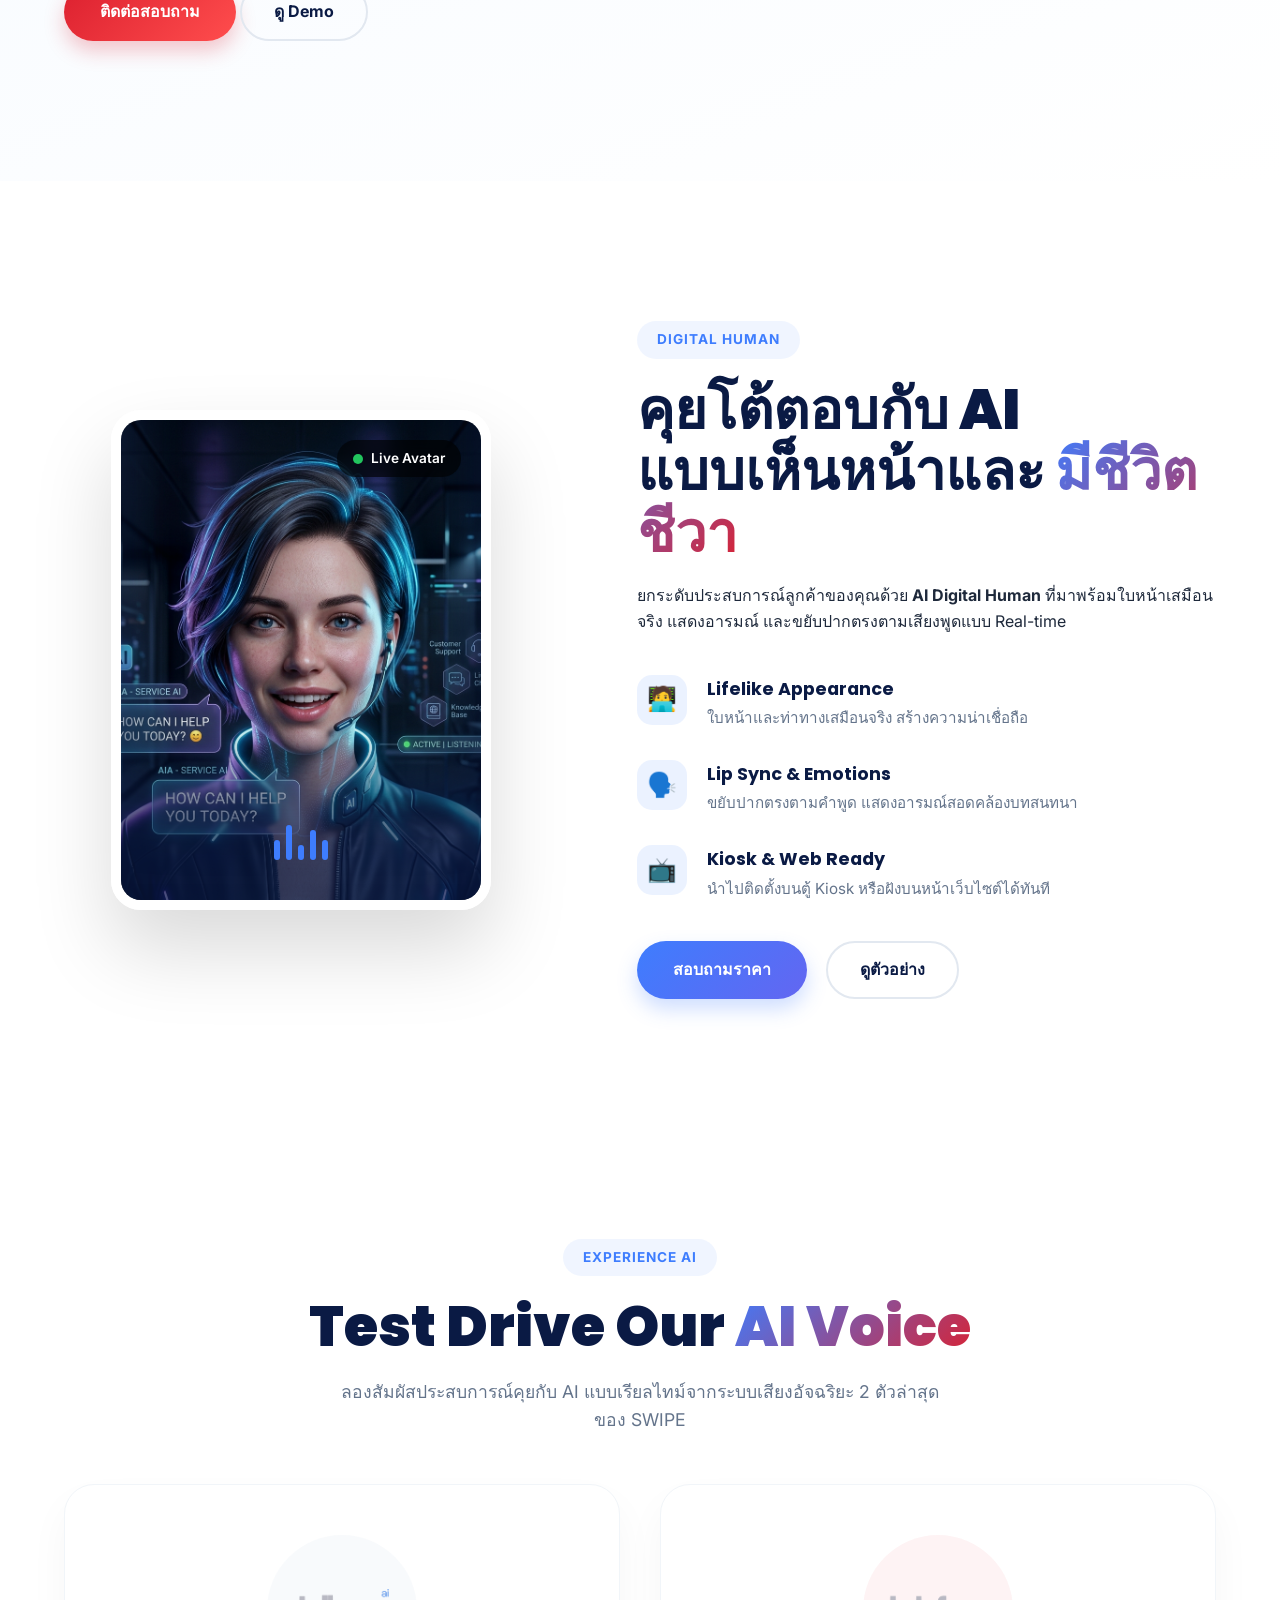
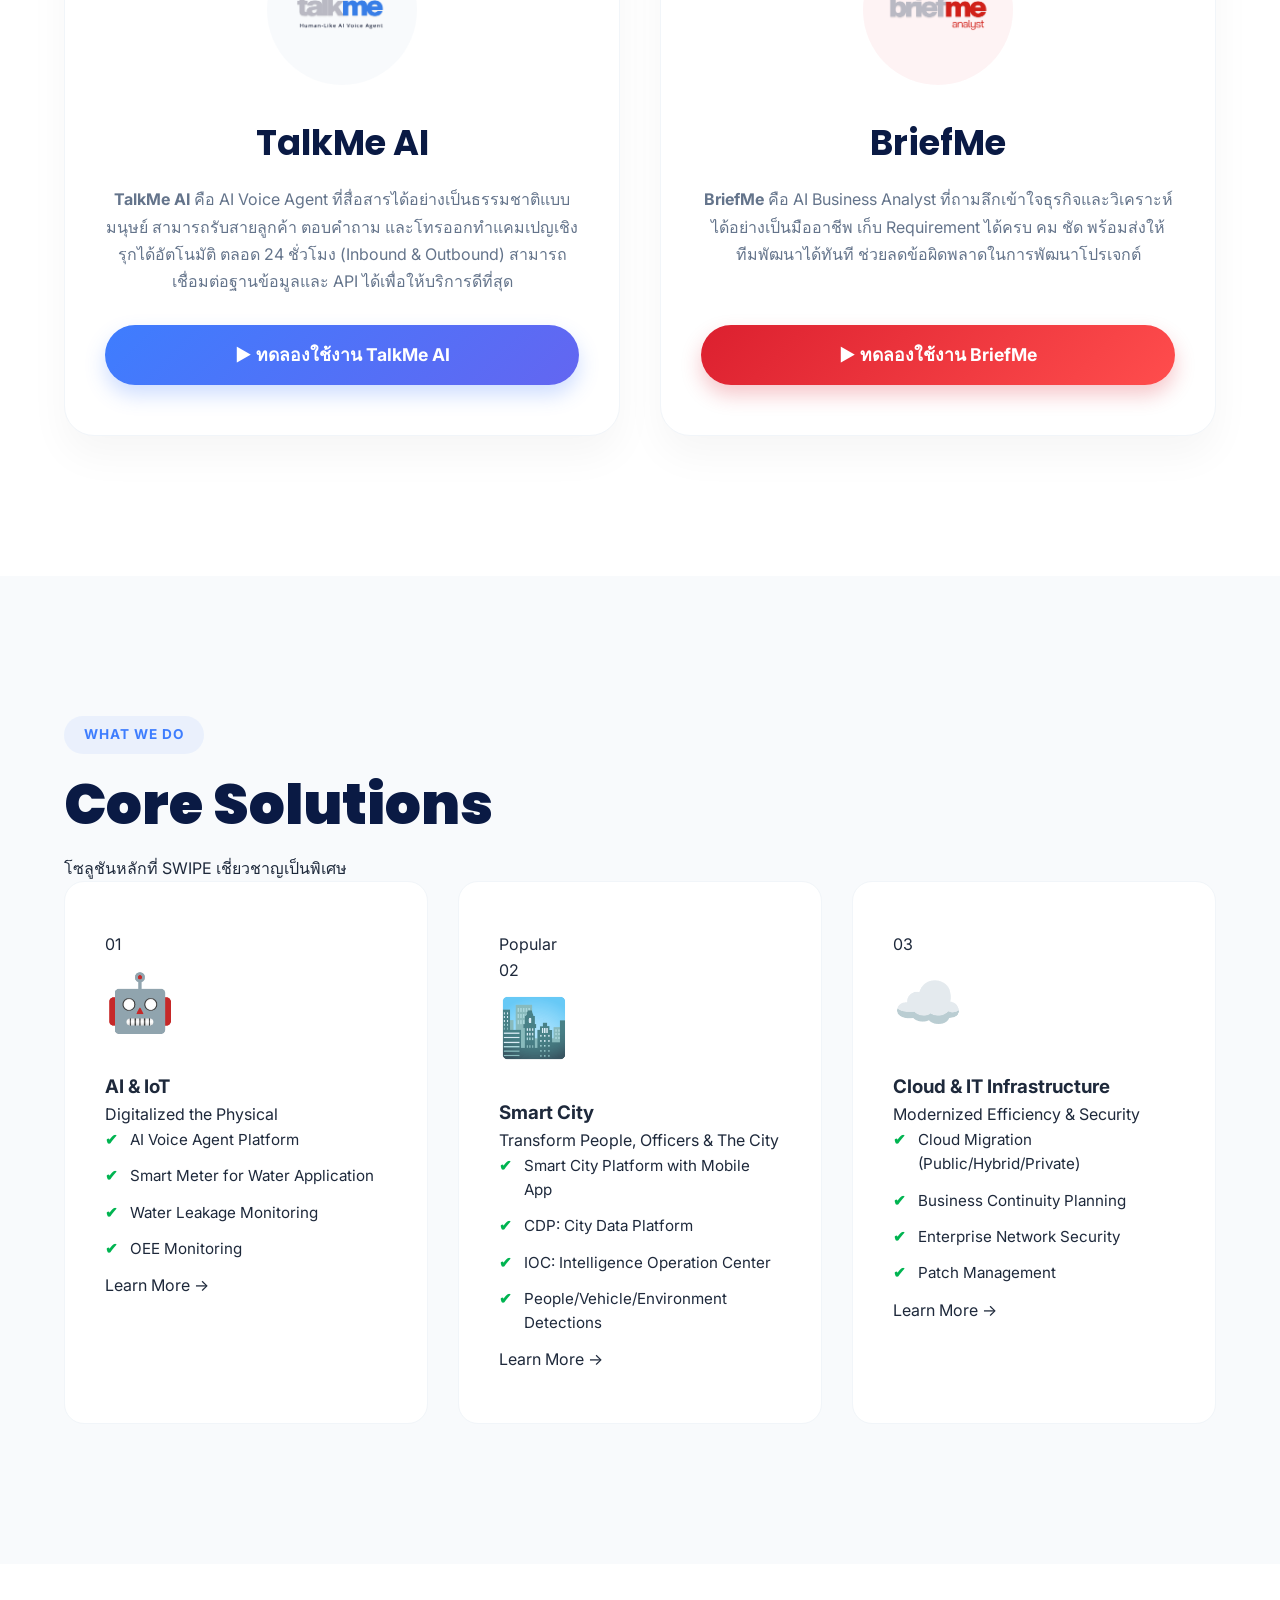
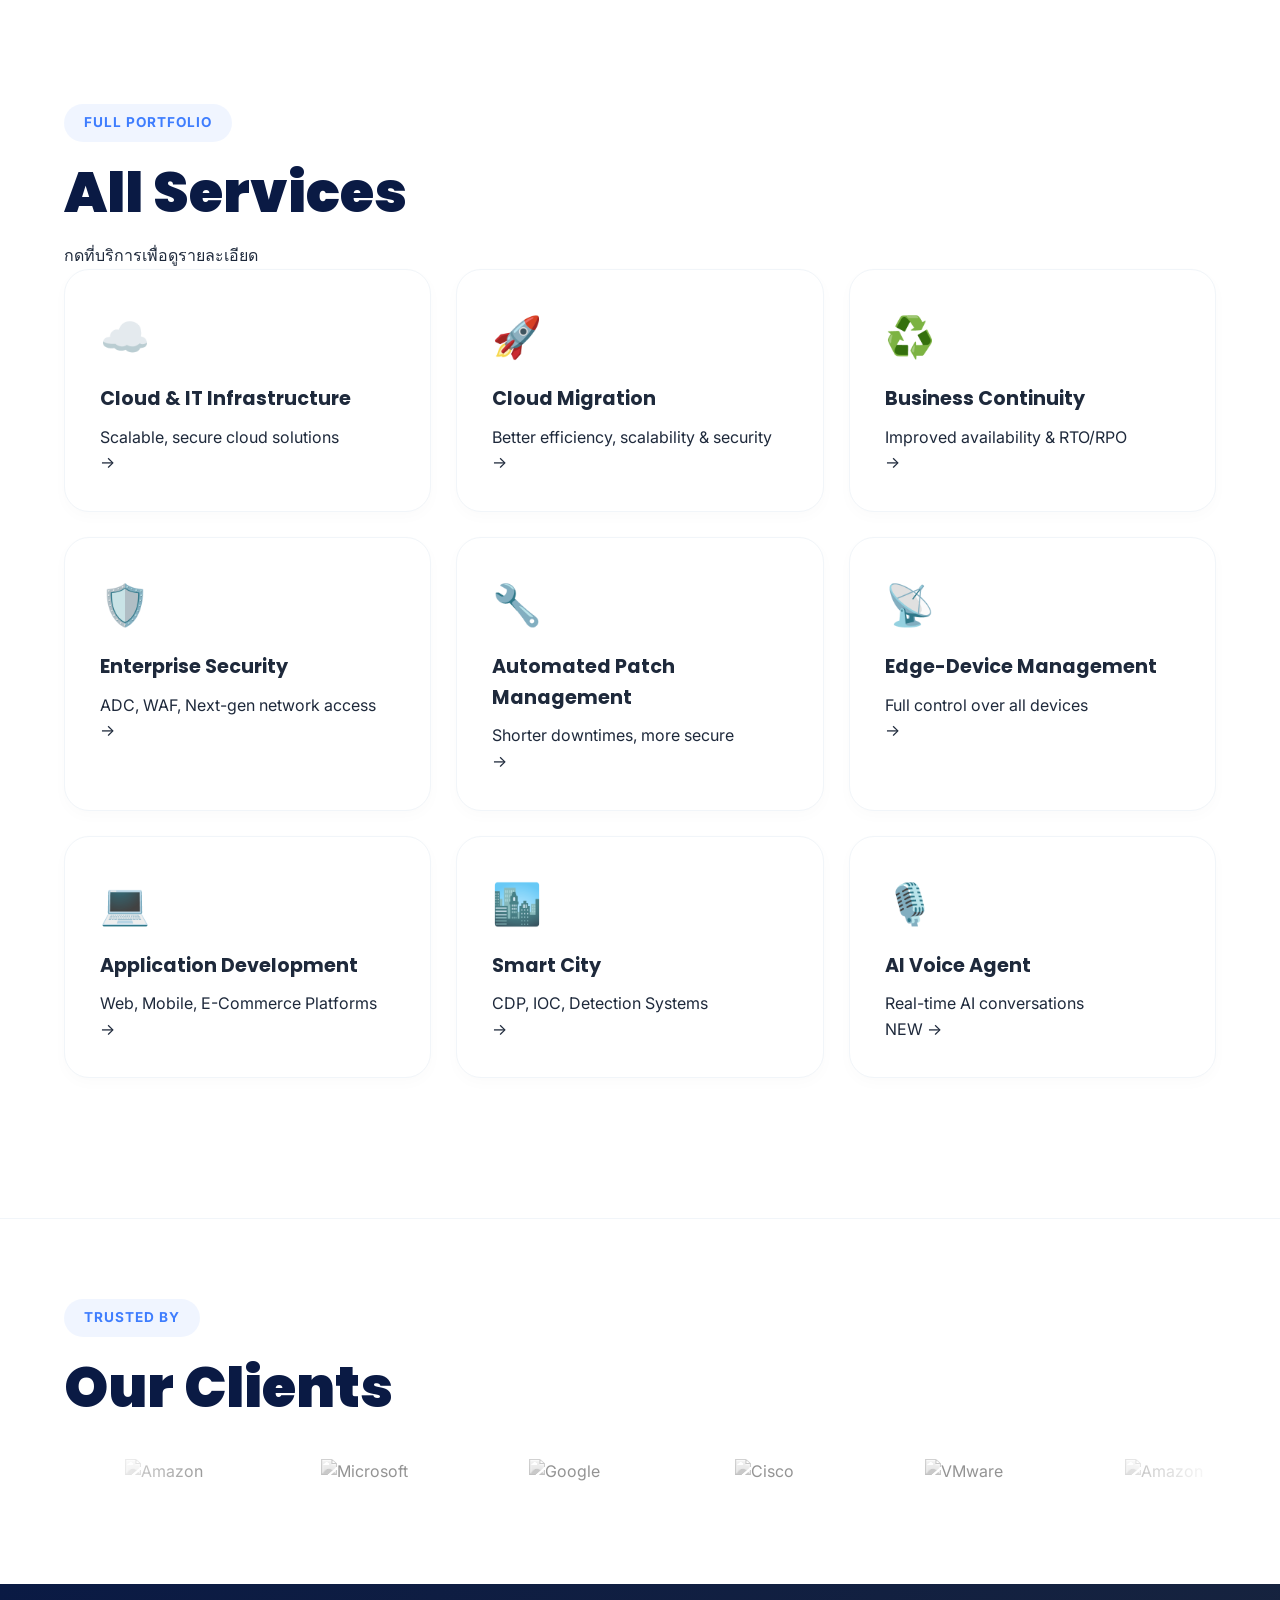
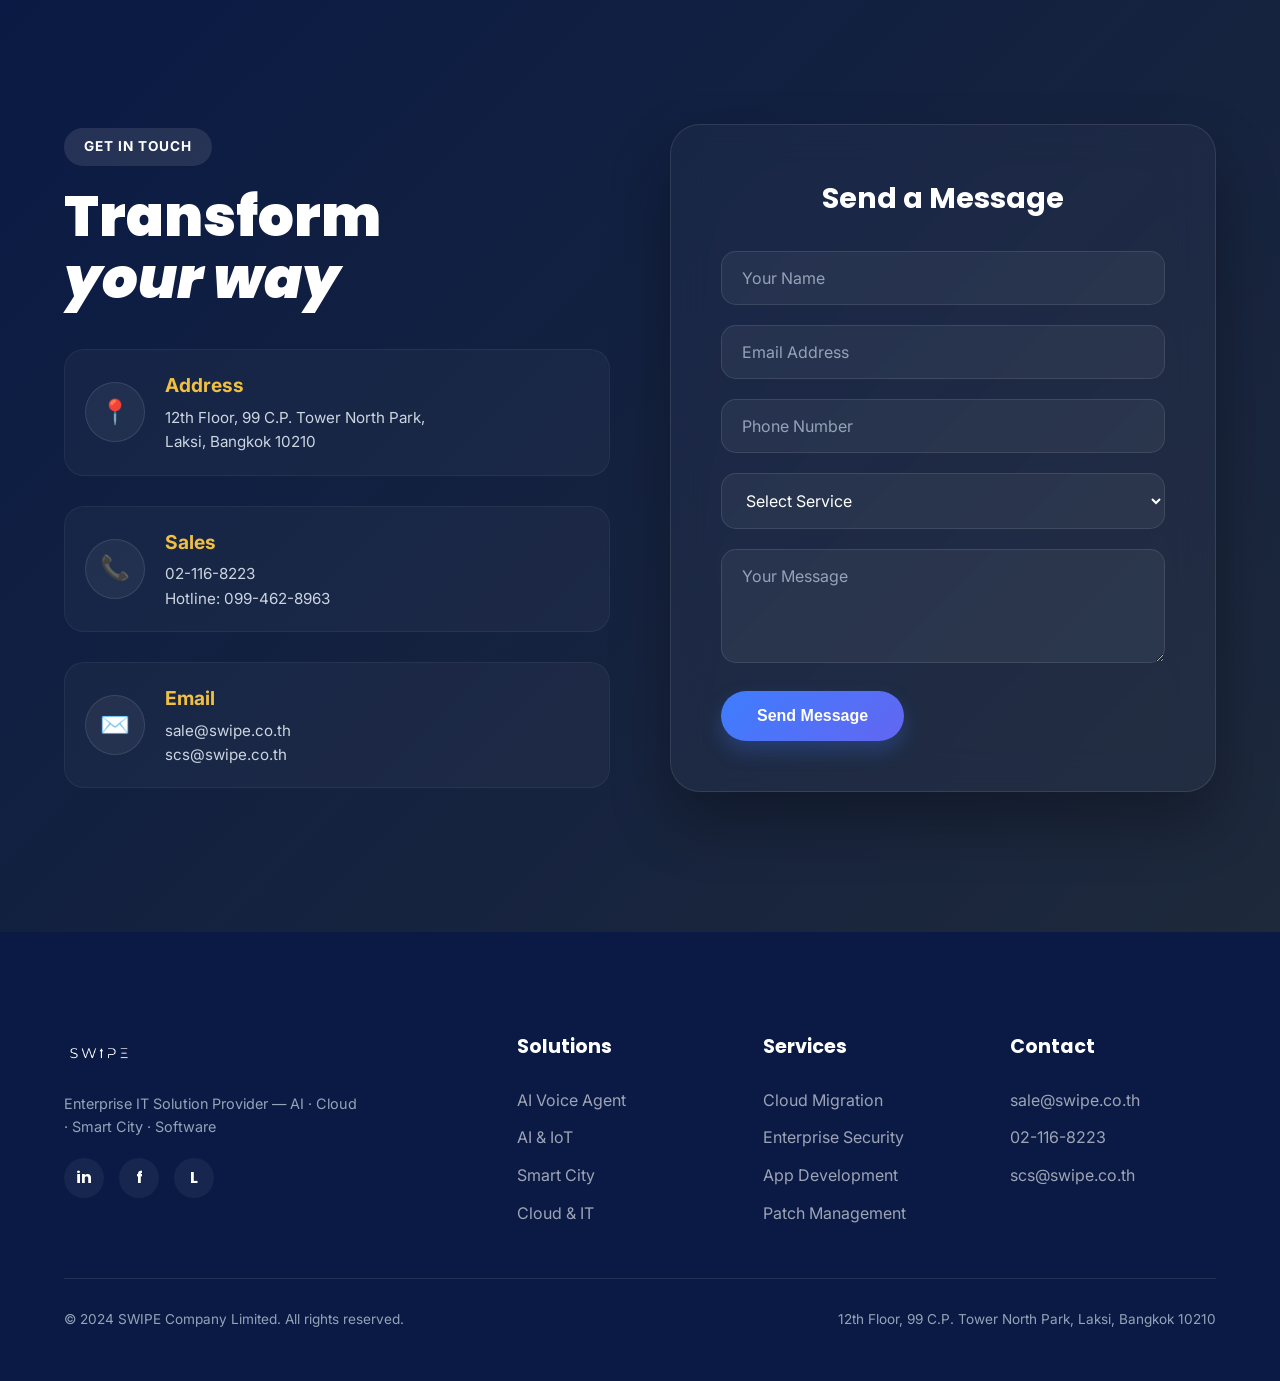
==== commit c424791c: "Update LOGO" ====
--- a/index.html
+++ b/index.html
@@ -8,7 +8,7 @@
   <meta property="og:title" content="SWIPE – Enterprise IT & AI Solution Provider">
   <meta property="og:description" content="Transform your enterprise with SWIPE's cutting-edge AI, IoT, Cloud, and Smart City solutions.">
   <meta property="og:type" content="website">
-  <link rel="icon" href="logo.png">
+  <link rel="icon" href="SWIPE%20Logo%20PNG.png">
   <link rel="preconnect" href="https://fonts.googleapis.com">
   <link rel="preconnect" href="https://fonts.gstatic.com" crossorigin>
   <link href="https://fonts.googleapis.com/css2?family=Inter:wght@300;400;500;600;700;800;900&family=Poppins:wght@300;400;500;600;700;800&display=swap" rel="stylesheet">
@@ -19,11 +19,11 @@
   <!-- ===== NAVBAR ===== -->
   <nav class="navbar" id="navbar">
     <div class="nav-container">
-      <a href="#home" class="nav-logo">
-        <img src="logo.png" alt="SWIPE Logo" class="logo-img">
+      <a href="index.html" class="nav-logo">
+        <img src="SWIPE%20Logo%20PNG.png" alt="SWIPE Logo" class="logo-img">
       </a>
       <ul class="nav-links" id="navLinks">
-        <li><a href="#home" class="nav-link">Home</a></li>
+        <li><a href="index.html#home" class="nav-link">Home</a></li>
         <li><a href="#about" class="nav-link">About</a></li>
         <li><a href="#voice-agent" class="nav-link highlight-link">AI Voice Agent</a></li>
         <li><a href="#solutions" class="nav-link">Solutions</a></li>
@@ -187,7 +187,7 @@
           </div>
           <div class="va-cta">
             <a href="#contact" class="btn-gold">ติดต่อสอบถาม</a>
-            <a href="#contact" class="btn-outline-light">ดู Demo</a>
+            <a href="#demo" class="btn-outline-light">ดู Demo</a>
           </div>
         </div>
         <div class="va-visual">
@@ -285,8 +285,49 @@
           </div>
           <div style="margin-top:20px;">
             <a href="#contact" class="btn-primary">สอบถามราคา</a>
-            <a href="#contact" class="btn-outline-light" style="margin-left: 15px;">ดูตัวอย่าง</a>
-          </div>
+            <a href="#demo" class="btn-outline-light" style="margin-left: 15px;">ดูตัวอย่าง</a>
+          </div>
+        </div>
+      </div>
+    </div>
+  </section>
+
+  <!-- ===== AI VOICE DEMOS ===== -->
+  <section class="demo-cards-section" id="demo">
+    <div class="container">
+      <div class="section-header center" style="text-align: center;">
+        <div class="section-label">Experience AI</div>
+        <h2 class="section-title">Test Drive Our <span class="gradient-text">AI Voice</span></h2>
+        <p style="font-size: 1.1rem; color: var(--gray); max-width: 600px; margin: 0 auto;">
+          ลองสัมผัสประสบการณ์คุยกับ AI แบบเรียลไทม์จากระบบเสียงอัจฉริยะ 2 ตัวล่าสุดของ SWIPE 
+        </p>
+      </div>
+      <div class="demo-cards-wrapper">
+        <!-- TalkMe AI -->
+        <div class="demo-card">
+          <div class="demo-logo-wrap">
+            <img src="TalkMe%20Ai%20Logo%20PNG.png" alt="TalkMe AI Logo">
+          </div>
+          <h3>TalkMe AI</h3>
+          <p>
+            <strong>TalkMe AI</strong> คือ AI Voice Agent ที่สื่อสารได้อย่างเป็นธรรมชาติแบบมนุษย์ สามารถรับสายลูกค้า ตอบคำถาม และโทรออกทำแคมเปญเชิงรุกได้อัตโนมัติ ตลอด 24 ชั่วโมง (Inbound & Outbound) สามารถเชื่อมต่อฐานข้อมูลและ API ได้เพื่อให้บริการดีที่สุด
+          </p>
+          <a href="#" onclick="alert('ระบบ Demo ของ TalkMe AI กำลังเตรียมความพร้อม จะเปิดให้ทดลองเร็วๆ นี้!'); return false;" class="btn-demo-start bg-talkme">
+            ▶ ทดลองใช้งาน TalkMe AI
+          </a>
+        </div>
+        <!-- BriefMe -->
+        <div class="demo-card">
+          <div class="demo-logo-wrap" style="background: rgba(220,32,47,0.05);">
+            <img src="BriefMe%20Analyst%20Ai%20Logo.png" alt="BriefMe Logo">
+          </div>
+          <h3>BriefMe</h3>
+          <p>
+            <strong>BriefMe</strong> คือ AI Business Analyst ที่ถามลึกเข้าใจธุรกิจและวิเคราะห์ได้อย่างเป็นมืออาชีพ เก็บ Requirement ได้ครบ คม ชัด พร้อมส่งให้ทีมพัฒนาได้ทันที ช่วยลดข้อผิดพลาดในการพัฒนาโปรเจกต์
+          </p>
+          <a href="#" onclick="alert('ระบบ Demo ของ BriefMe กำลังเตรียมความพร้อม จะเปิดให้ทดลองเร็วๆ นี้!'); return false;" class="btn-demo-start bg-briefme">
+            ▶ ทดลองใช้งาน BriefMe
+          </a>
         </div>
       </div>
     </div>
@@ -527,7 +568,7 @@
     <div class="container">
       <div class="footer-grid">
         <div class="footer-brand">
-          <img src="logo.png" alt="SWIPE" class="footer-logo">
+          <img src="SWIPE%20Logo%20PNG.png" alt="SWIPE" class="footer-logo">
           <p>Enterprise IT Solution Provider — AI · Cloud · Smart City · Software</p>
           <div class="footer-social">
             <a href="#" aria-label="LinkedIn" class="social-btn">in</a>
--- a/style.css
+++ b/style.css
@@ -277,6 +277,33 @@
 .avatar-audio-waves span:nth-child(3){height:15px;animation-delay:0.2s}
 .avatar-audio-waves span:nth-child(4){height:30px;animation-delay:0.4s}
 .avatar-audio-waves span:nth-child(5){height:20px;animation-delay:0.1s}
+
+/* ===== DEMO CARDS ===== */
+.demo-cards-section{padding:100px 0 140px;background:var(--white);}
+.demo-cards-wrapper{
+  display:grid;grid-template-columns:1fr 1fr;gap:40px;margin-top:50px;
+}
+.demo-card{
+  background:#fff;border-radius:30px;padding:50px 40px;border:1px solid #f1f5f9;
+  box-shadow:0 20px 40px rgba(0,0,0,0.04);transition:.4s;position:relative;
+  display:flex;flex-direction:column;align-items:center;text-align:center;
+}
+.demo-card:hover{transform:translateY(-10px);box-shadow:0 30px 60px rgba(62,125,254,0.1);border-color:var(--blu);}
+.demo-logo-wrap{
+  width:150px;height:150px;border-radius:50%;background:rgba(241,245,249,0.5);
+  display:flex;align-items:center;justify-content:center;margin-bottom:30px;padding:20px;
+}
+.demo-logo-wrap img{max-height:100%;max-width:100%;object-fit:contain;}
+.demo-card h3{font-size:2.2rem;font-family:var(--font2);color:var(--dark);margin-bottom:15px;}
+.demo-card p{color:var(--gray);line-height:1.7;margin-bottom:30px;flex:1;}
+.btn-demo-start{
+  display:inline-flex;align-items:center;gap:10px;padding:16px 40px;border-radius:50px;font-weight:700;
+  color:#fff;transition:.3s;width:100%;justify-content:center;font-size:1.1rem;border:none;cursor:pointer;text-decoration:none;
+}
+.bg-talkme{background:linear-gradient(135deg, var(--blu), #6366f1);box-shadow:0 10px 20px rgba(62,125,254,0.25);}
+.bg-talkme:hover{box-shadow:0 15px 30px rgba(62,125,254,0.4);transform:translateY(-3px);color:#fff;}
+.bg-briefme{background:linear-gradient(135deg, var(--red), #ff4d4d);box-shadow:0 10px 20px rgba(220,32,47,0.25);}
+.bg-briefme:hover{box-shadow:0 15px 30px rgba(220,32,47,0.4);transform:translateY(-3px);color:#fff;}
 
 /* ===== SOLUTIONS ===== */
 .solutions{padding:140px 0;background:#f8fafc}
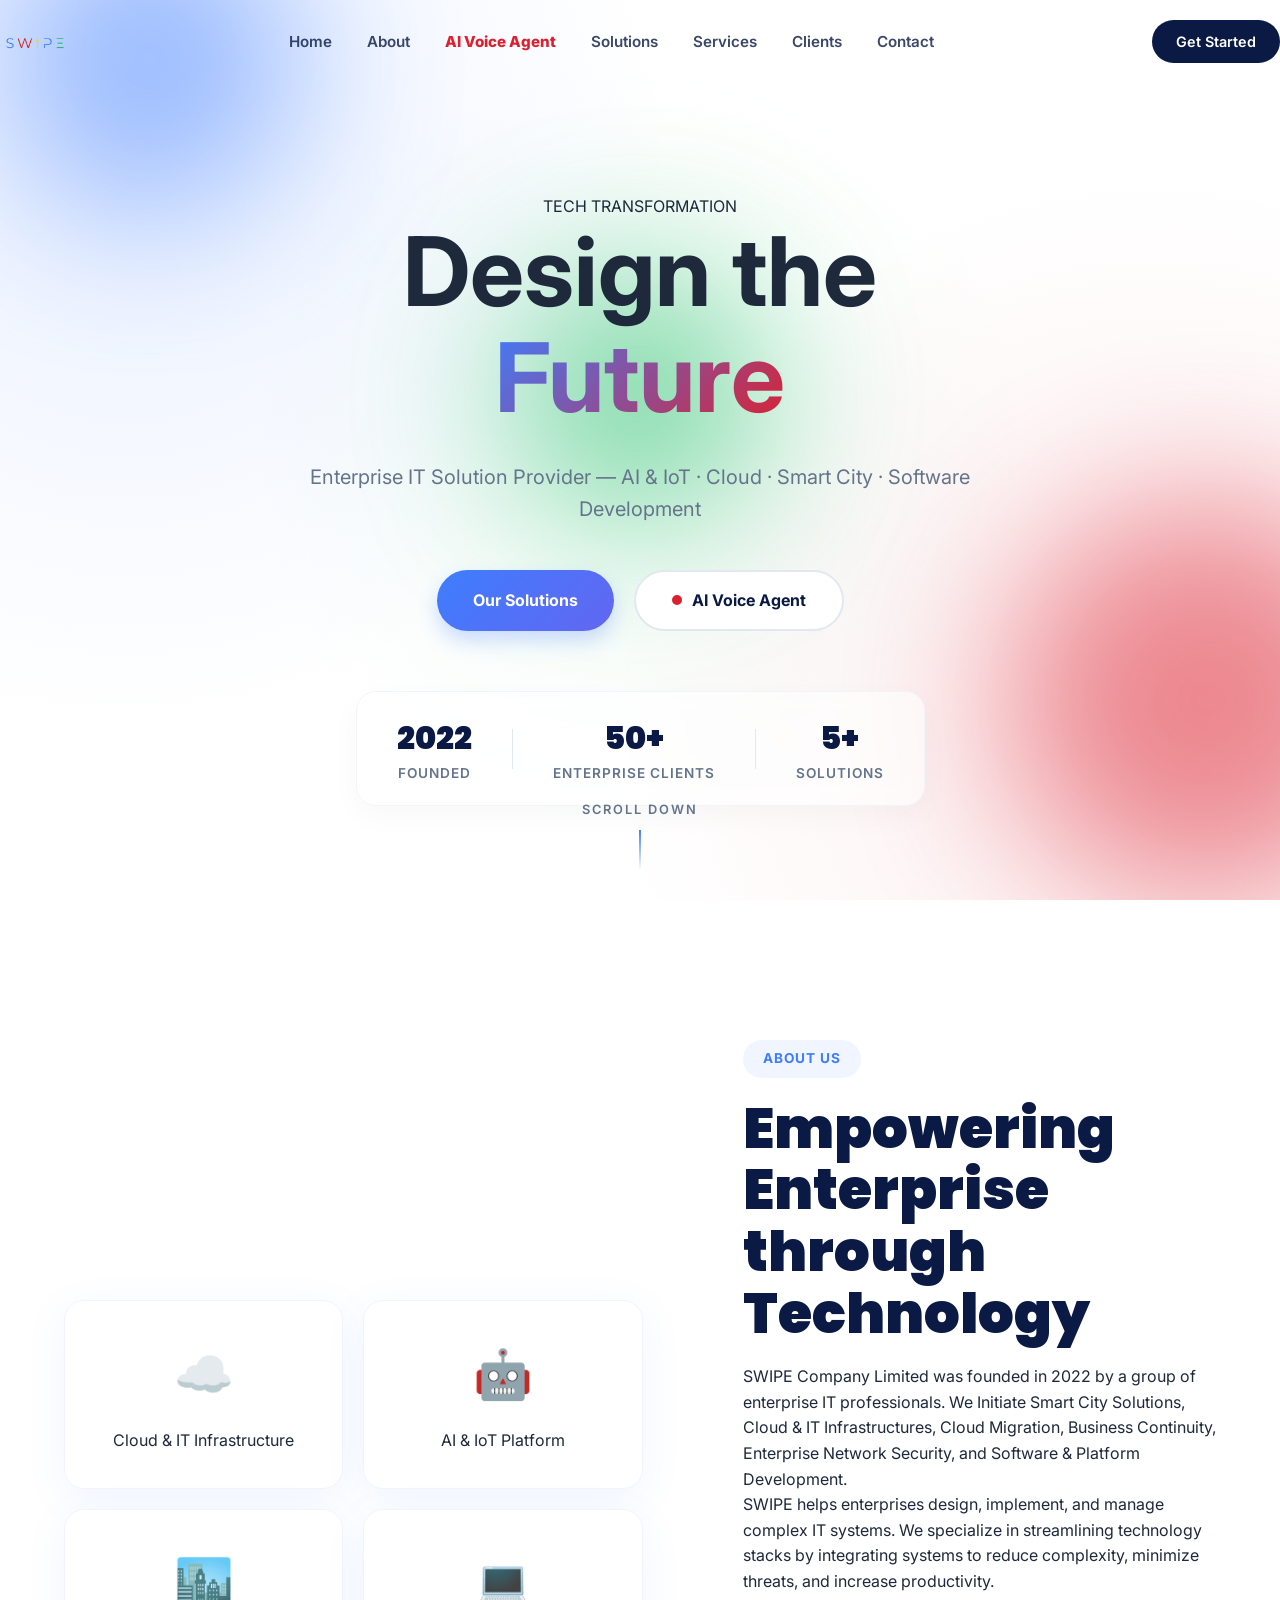
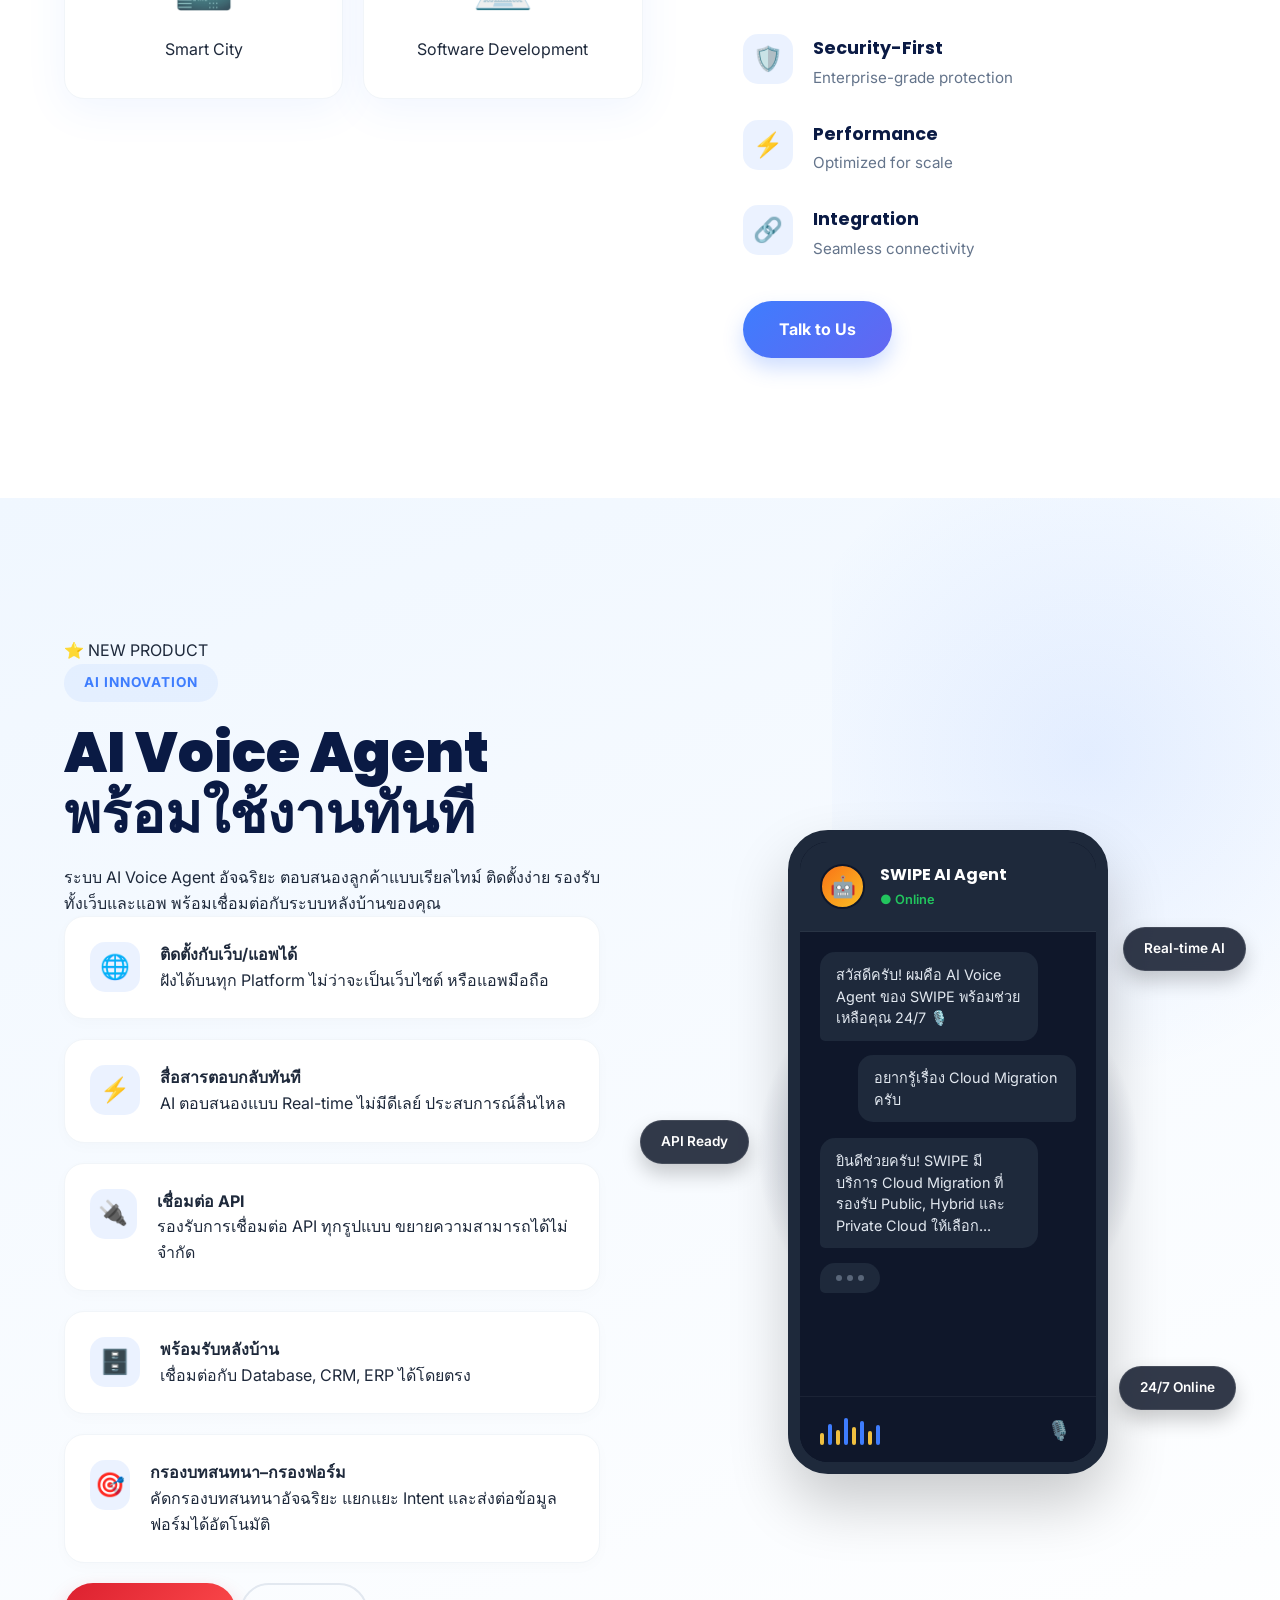
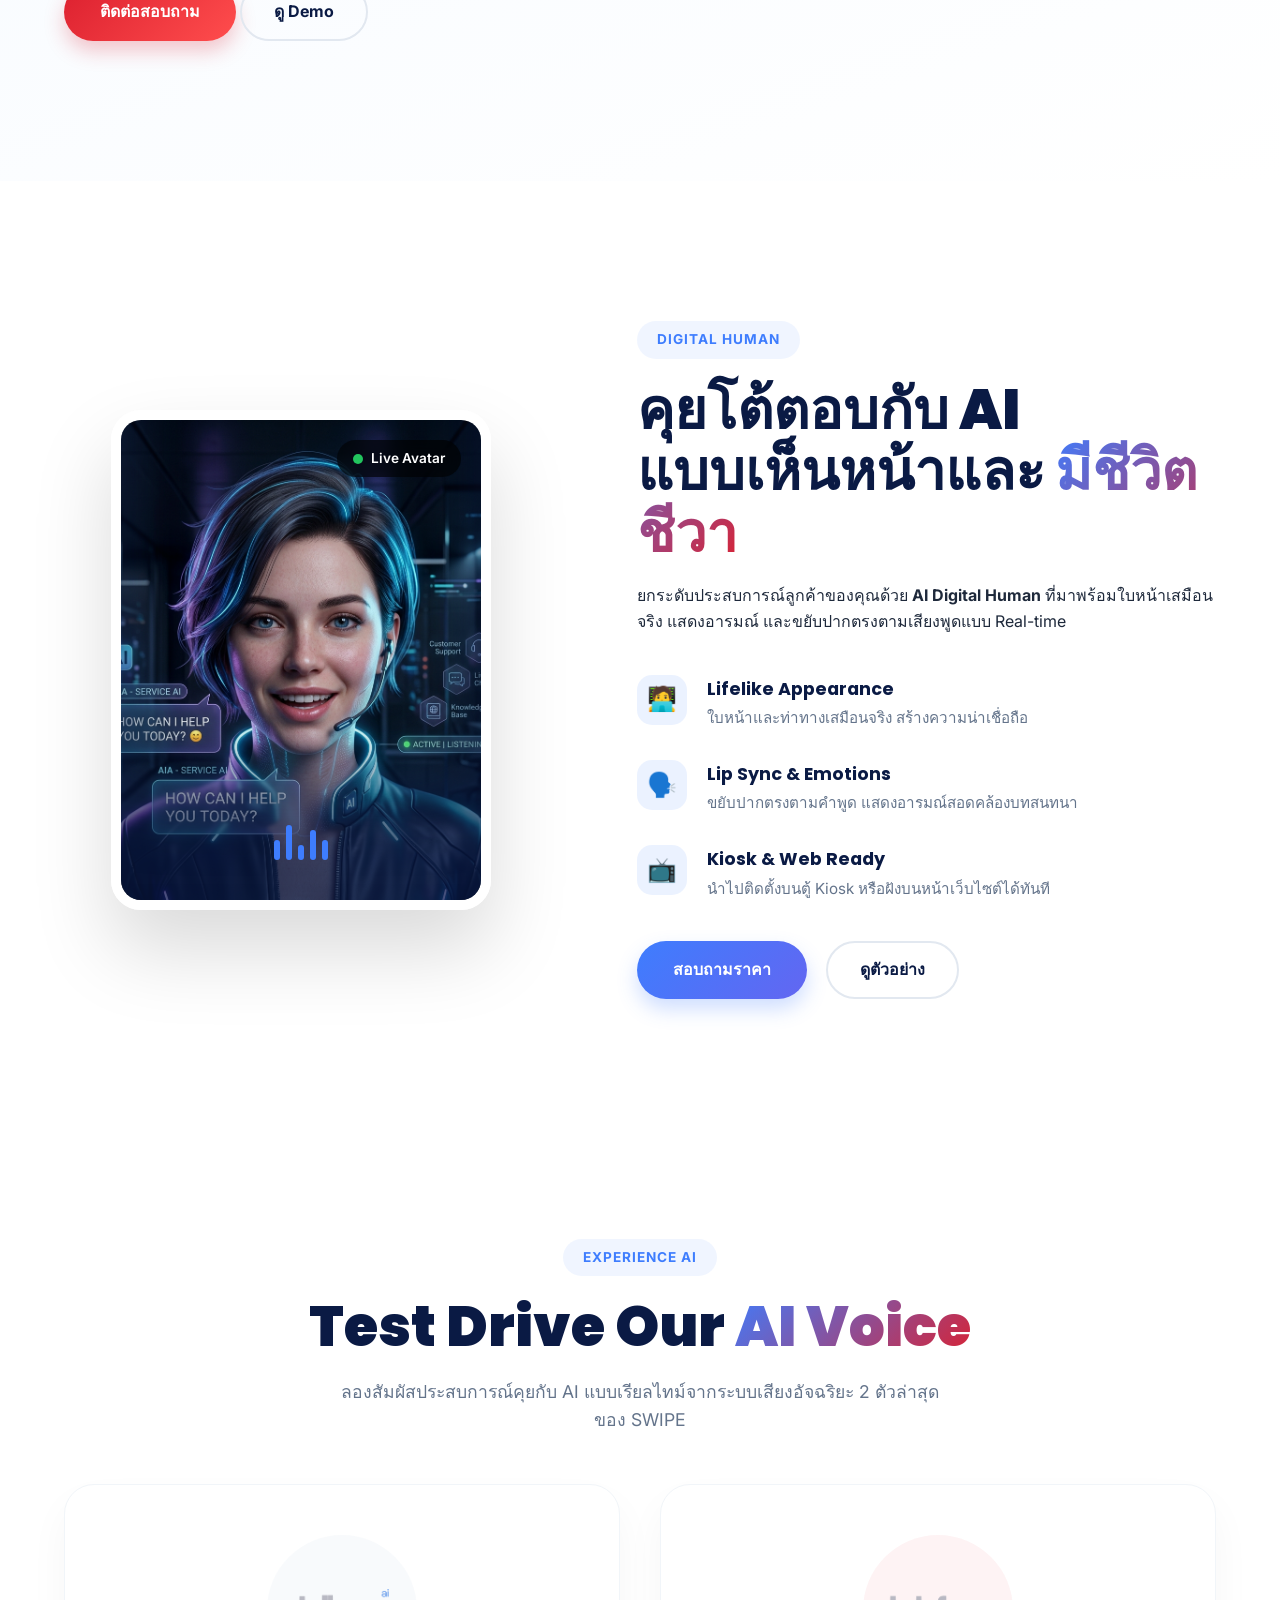
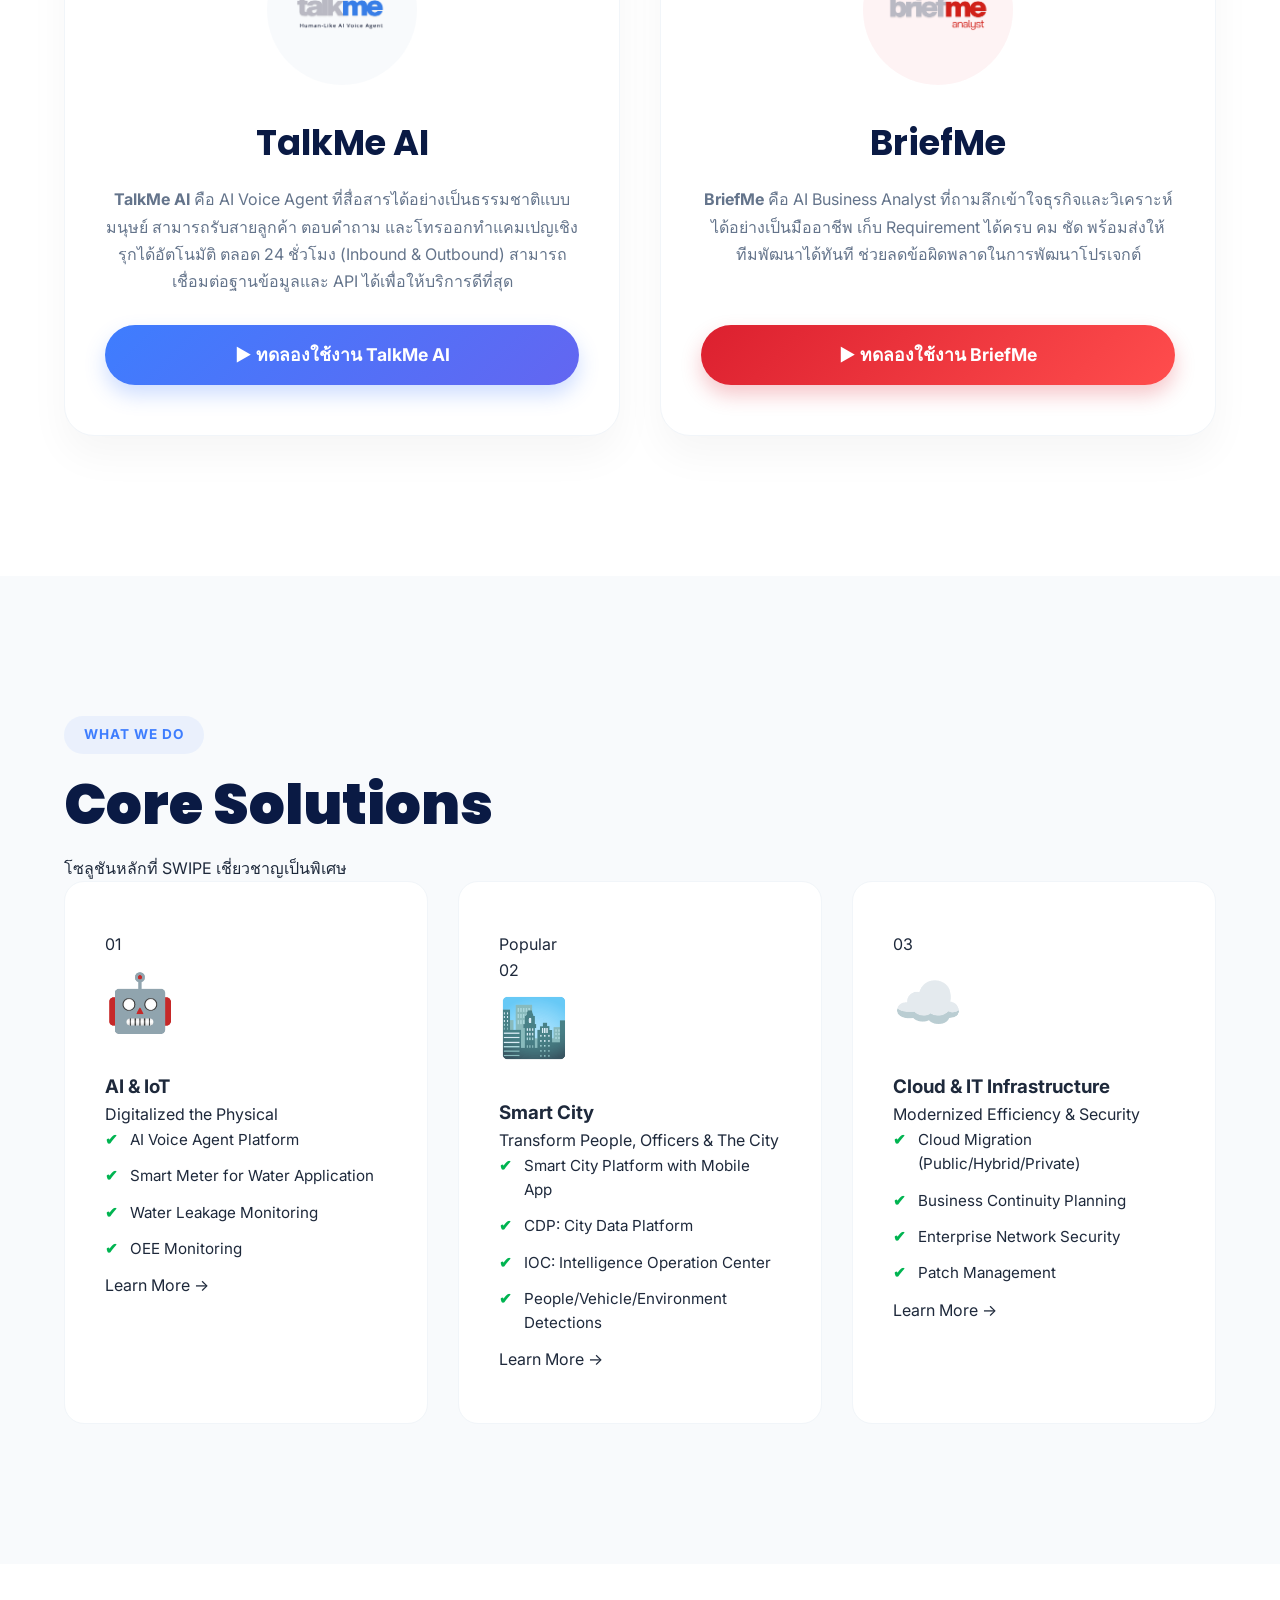
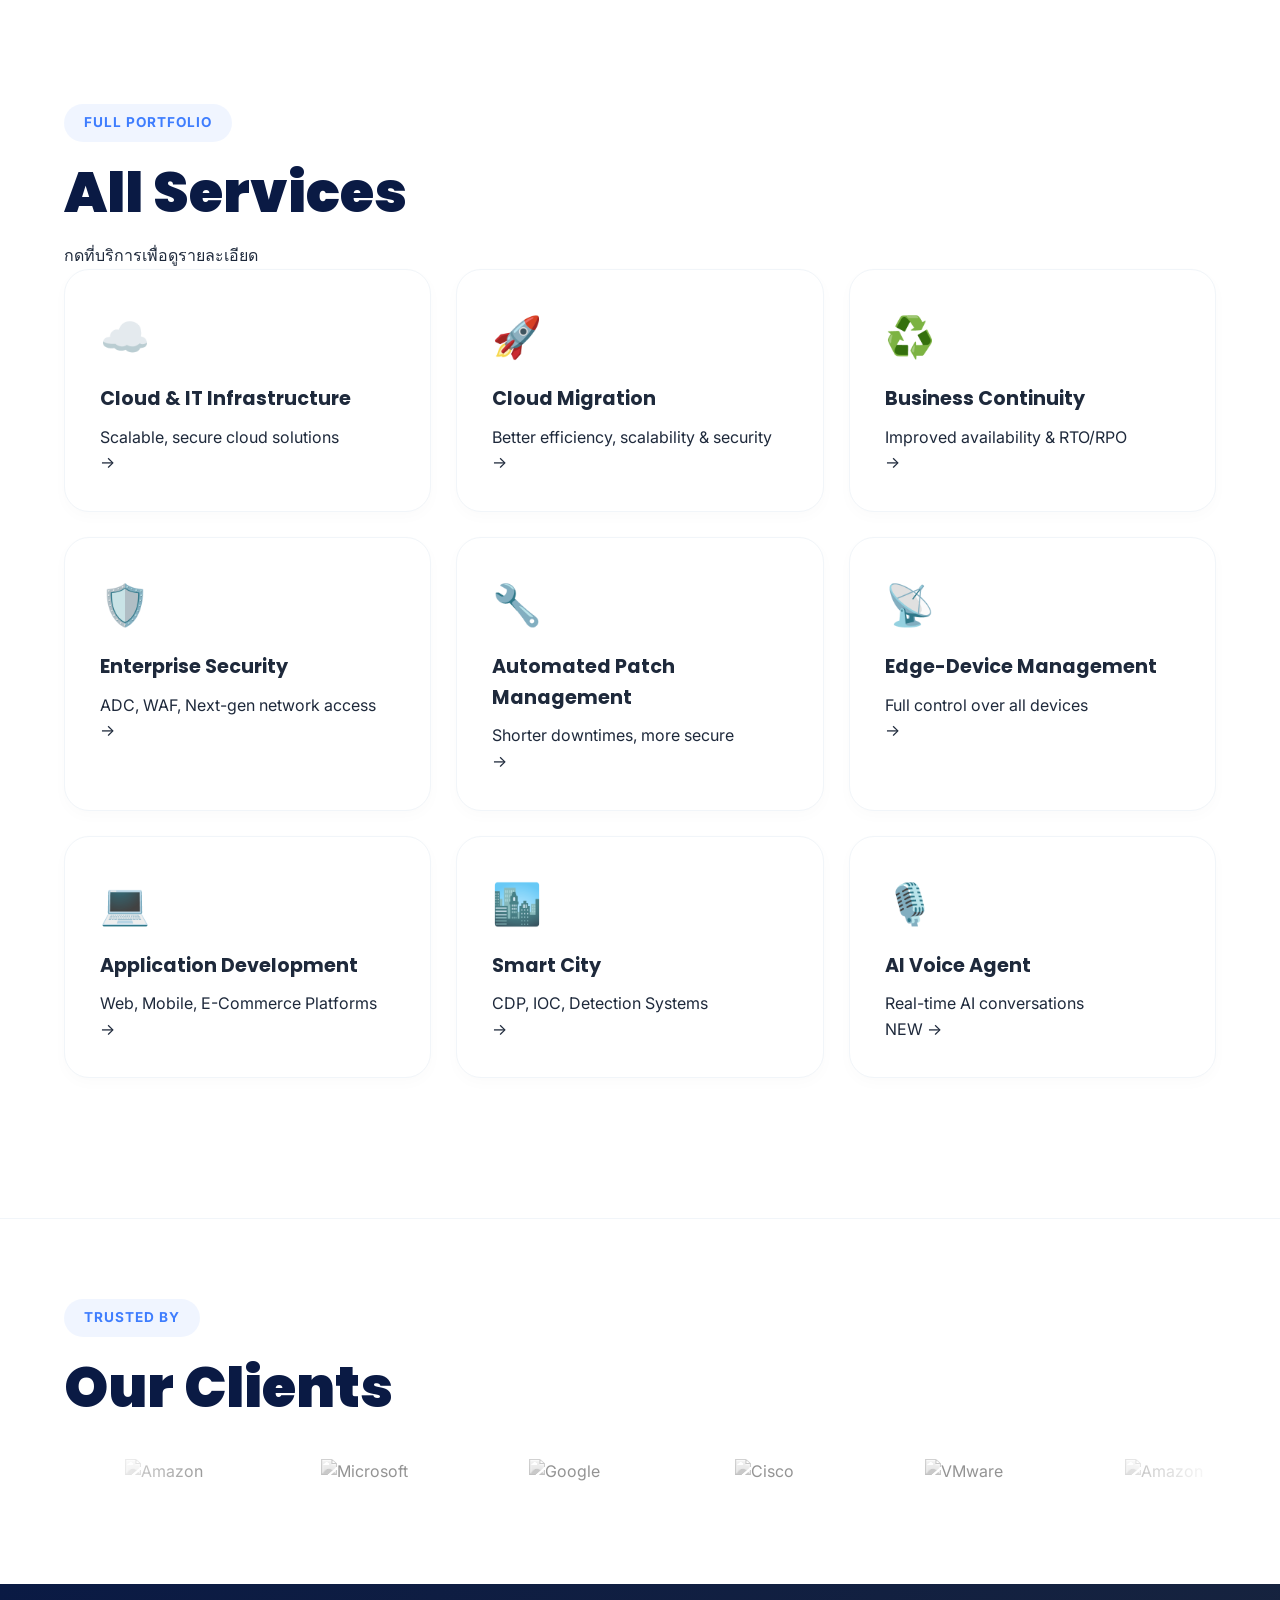
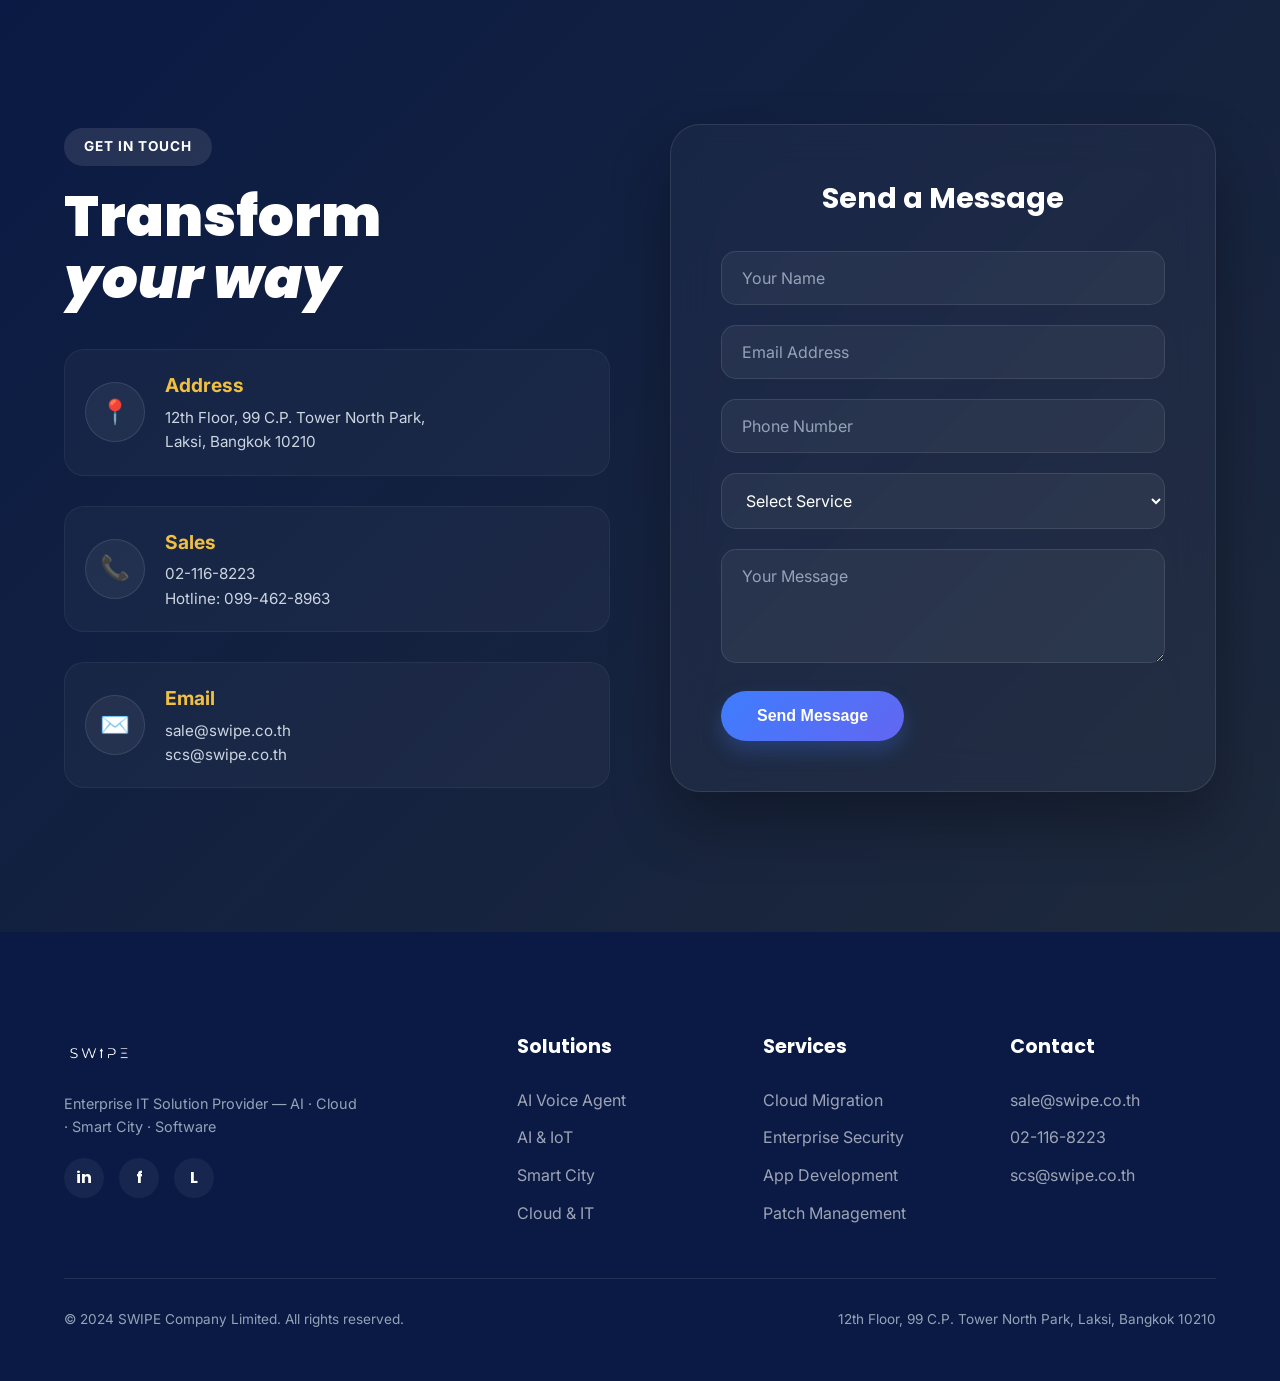
==== commit 9fdebd98: "Update index.html" ====
--- a/index.html
+++ b/index.html
@@ -2,7 +2,7 @@
 <html lang="th">
 <head>
   <meta charset="UTF-8">
-  <meta name="viewport" content="width=device-width, initial-scale=1.0">
+  <meta name="viewport" content="width=device-width, initial-scale=1.0, maximum-scale=1.0, user-scalable=0">
   <title>SWIPE – Enterprise IT & AI Solution Provider</title>
   <meta name="description" content="SWIPE Company Limited – Enterprise IT Solution Provider specializing in AI & IoT, Cloud Infrastructure, Smart City, Software Development and AI Voice Agent solutions.">
   <meta property="og:title" content="SWIPE – Enterprise IT & AI Solution Provider">
@@ -12,7 +12,7 @@
   <link rel="preconnect" href="https://fonts.googleapis.com">
   <link rel="preconnect" href="https://fonts.gstatic.com" crossorigin>
   <link href="https://fonts.googleapis.com/css2?family=Inter:wght@300;400;500;600;700;800;900&family=Poppins:wght@300;400;500;600;700;800&display=swap" rel="stylesheet">
-  <link rel="stylesheet" href="style.css">
+  <link rel="stylesheet" href="style.css?v=2.0">
 </head>
 <body>
 
--- a/style.css
+++ b/style.css
@@ -434,13 +434,32 @@
   .hamburger.active span:nth-child(2) { opacity: 0; }
   .hamburger.active span:nth-child(3) { transform: translateY(-8px) rotate(-45deg); background: var(--red); }
   .btn-nav { display: none; }
-  .solutions-grid, .services-grid { grid-template-columns: 1fr; }
-  .hero-stats { flex-direction: column; gap: 10px; width:100%; padding:20px; }
-  .stat-divider { width: 100%; height: 1px; }
-  .hero-title { font-size: 3.5rem; }
-  .hero-cta { flex-direction: column; }
+  
+  /* Container & Section Spacing */
+  .container { padding: 0 20px; }
+  .about, .voice-agent, .solutions, .services, .contact, .ai-avatar, .demo-cards-section { padding: 60px 0; }
+  .logo-img { height: 50px; }
+  
+  /* Grids and Cards */
+  .solutions-grid, .services-grid { grid-template-columns: repeat(2, 1fr); gap: 15px; }
+  .demo-cards-wrapper { grid-template-columns: 1fr; }
+  .service-box, .solution-card, .about-card, .demo-card { padding: 20px 15px; }
+  
+  /* Hero fixes */
+  .hero-stats { flex-direction: row; flex-wrap: wrap; justify-content: center; gap: 20px; width: auto; padding: 15px 20px; }
+  .stat-divider { display: none; }
+  .hero-title { font-size: 3rem; }
+  .hero-cta { flex-direction: column; gap: 15px; padding: 0 10px; }
+  .btn-primary, .btn-secondary, .btn-gold, .btn-outline-light { padding: 14px 24px; font-size: 0.95rem; }
+  
   .footer-grid { grid-template-columns: 1fr; }
   .footer-bottom { flex-direction: column; gap: 10px; text-align: center; }
-  .contact-form-wrap { padding: 30px; }
-  .modal-box { padding: 30px; }
-}
+  .contact-form-wrap { padding: 30px 20px; }
+  .modal-box { padding: 30px 20px; }
+  
+  /* Mobile layout fixes for Voice & Avatar sections */
+  .avatar-frame { width: 100%; max-width: 320px; height: 400px; margin: 0 auto; border-width: 6px; }
+  .va-phone-mockup { max-width: 100%; border-width: 6px; }
+  .va-visual::before { width: 100%; max-width: 320px; height: 320px; }
+  .avatar-glow { box-shadow: inset 0 -60px 50px rgba(10,26,68,0.7); }
+}
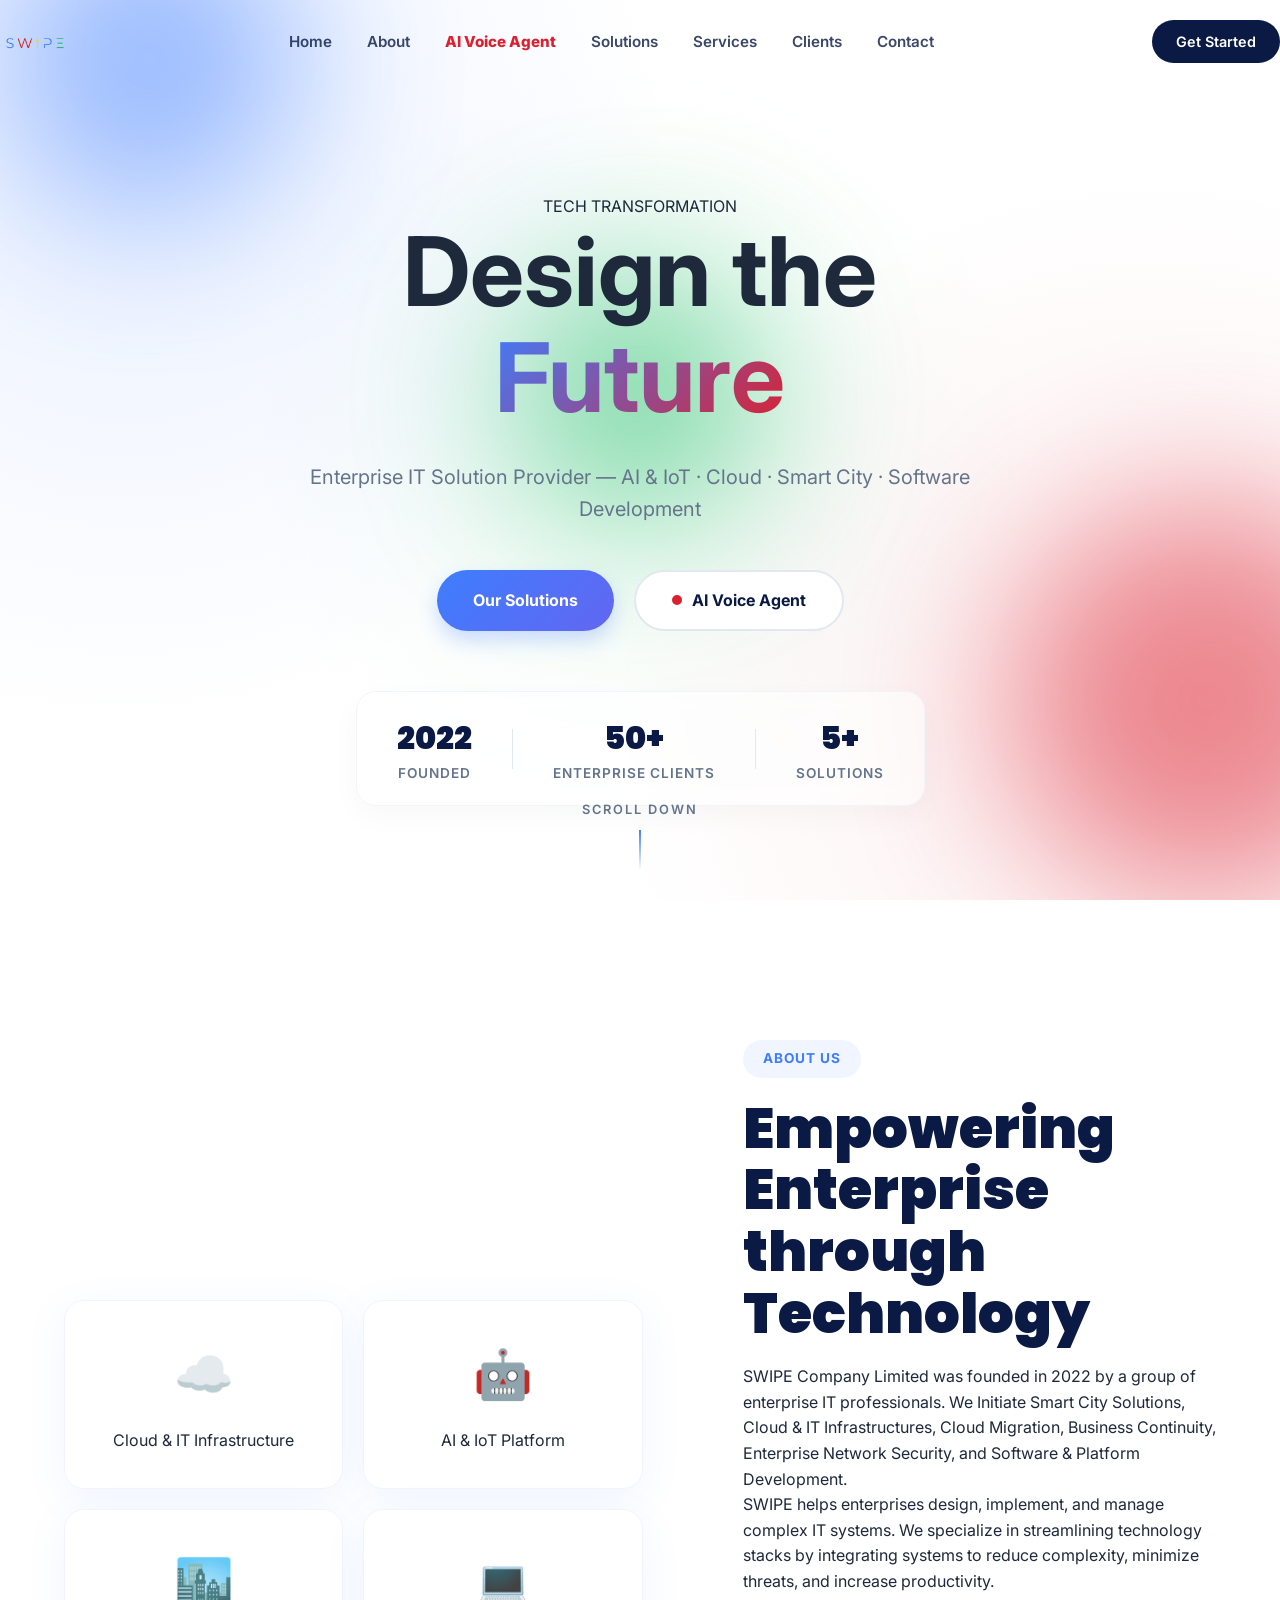
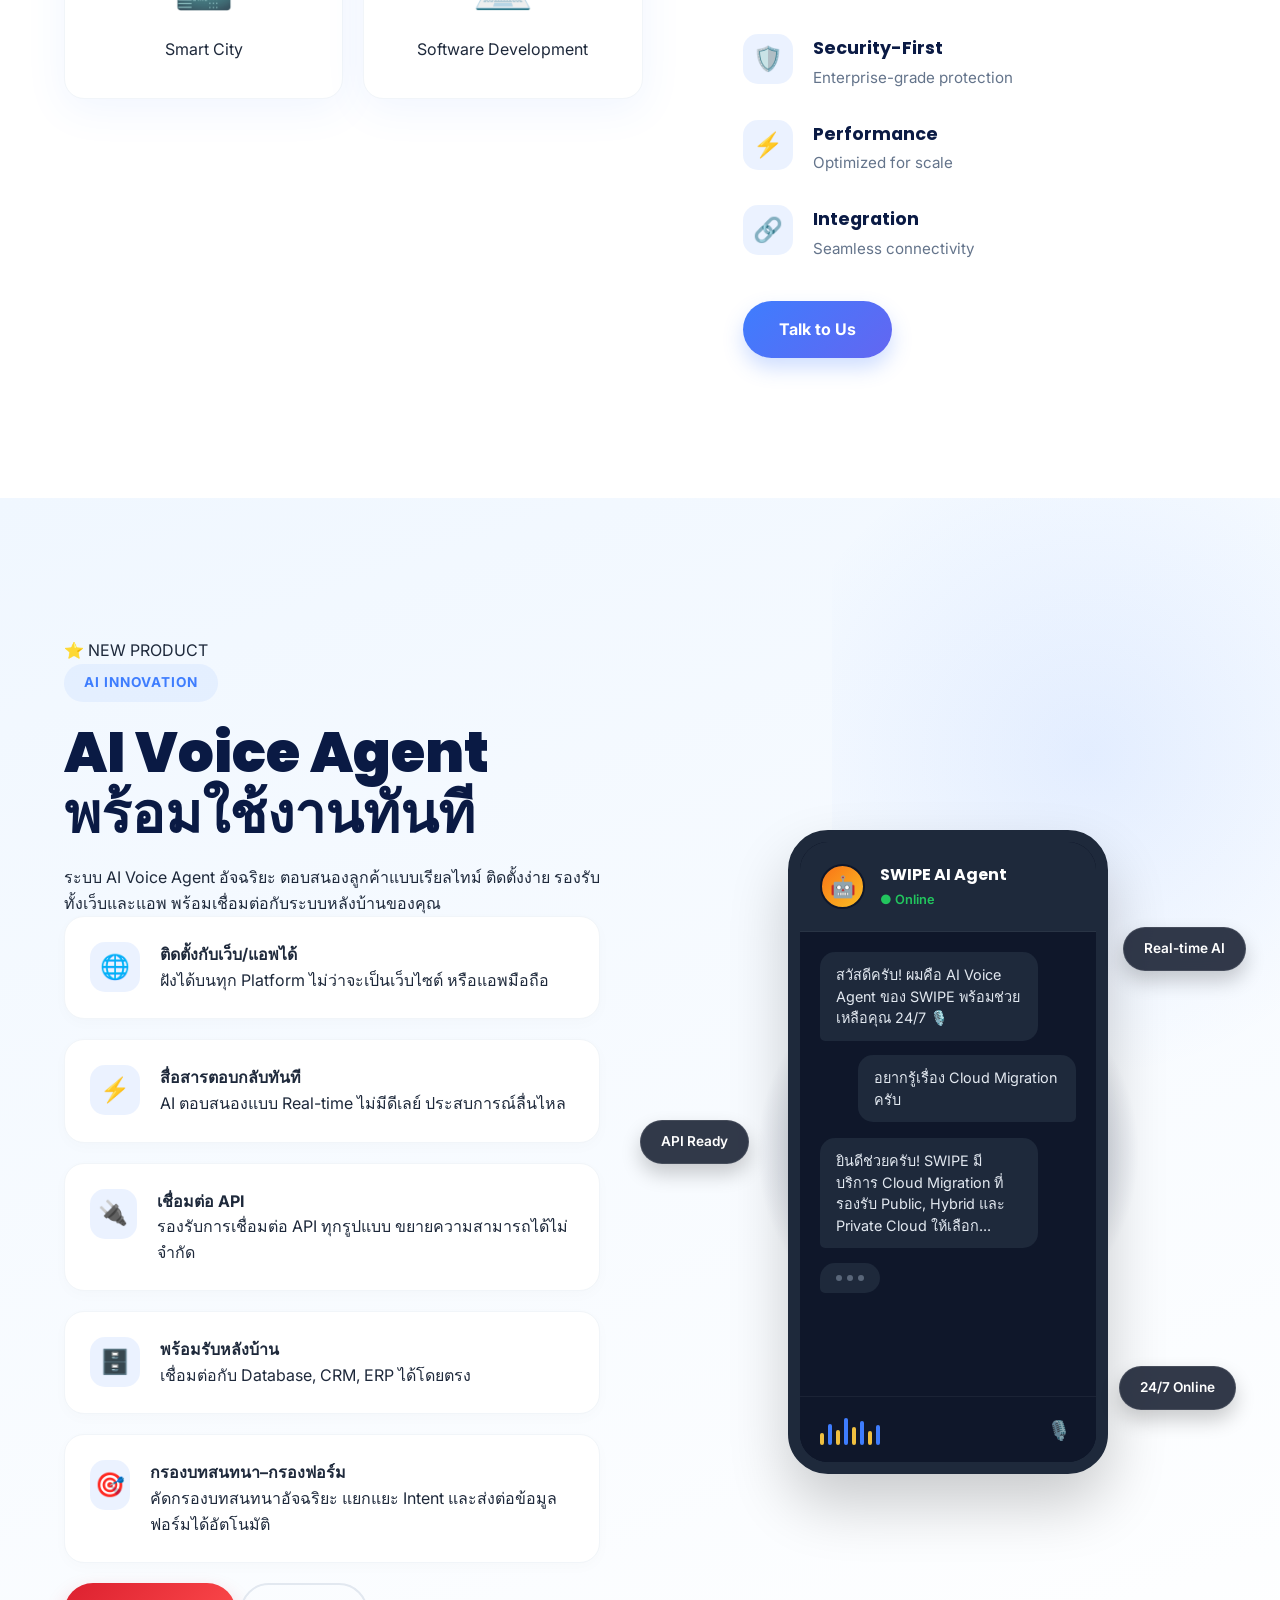
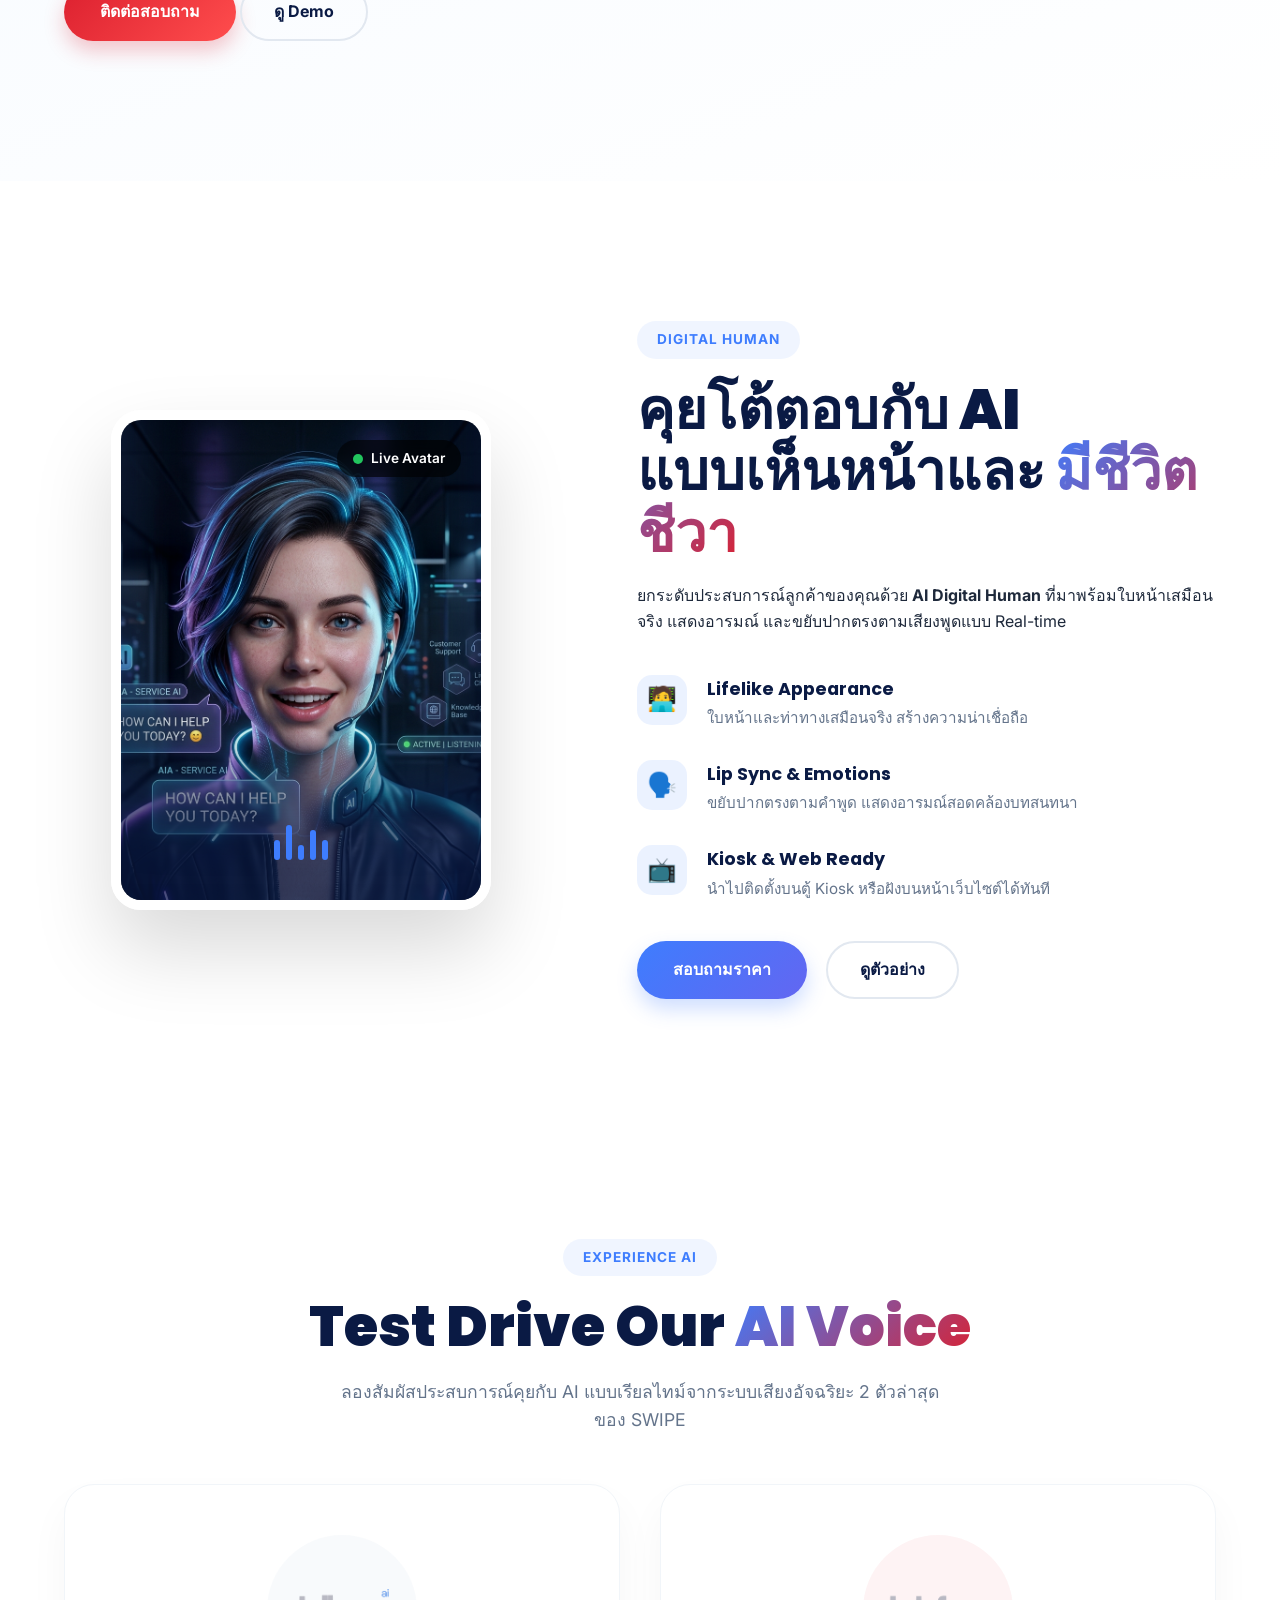
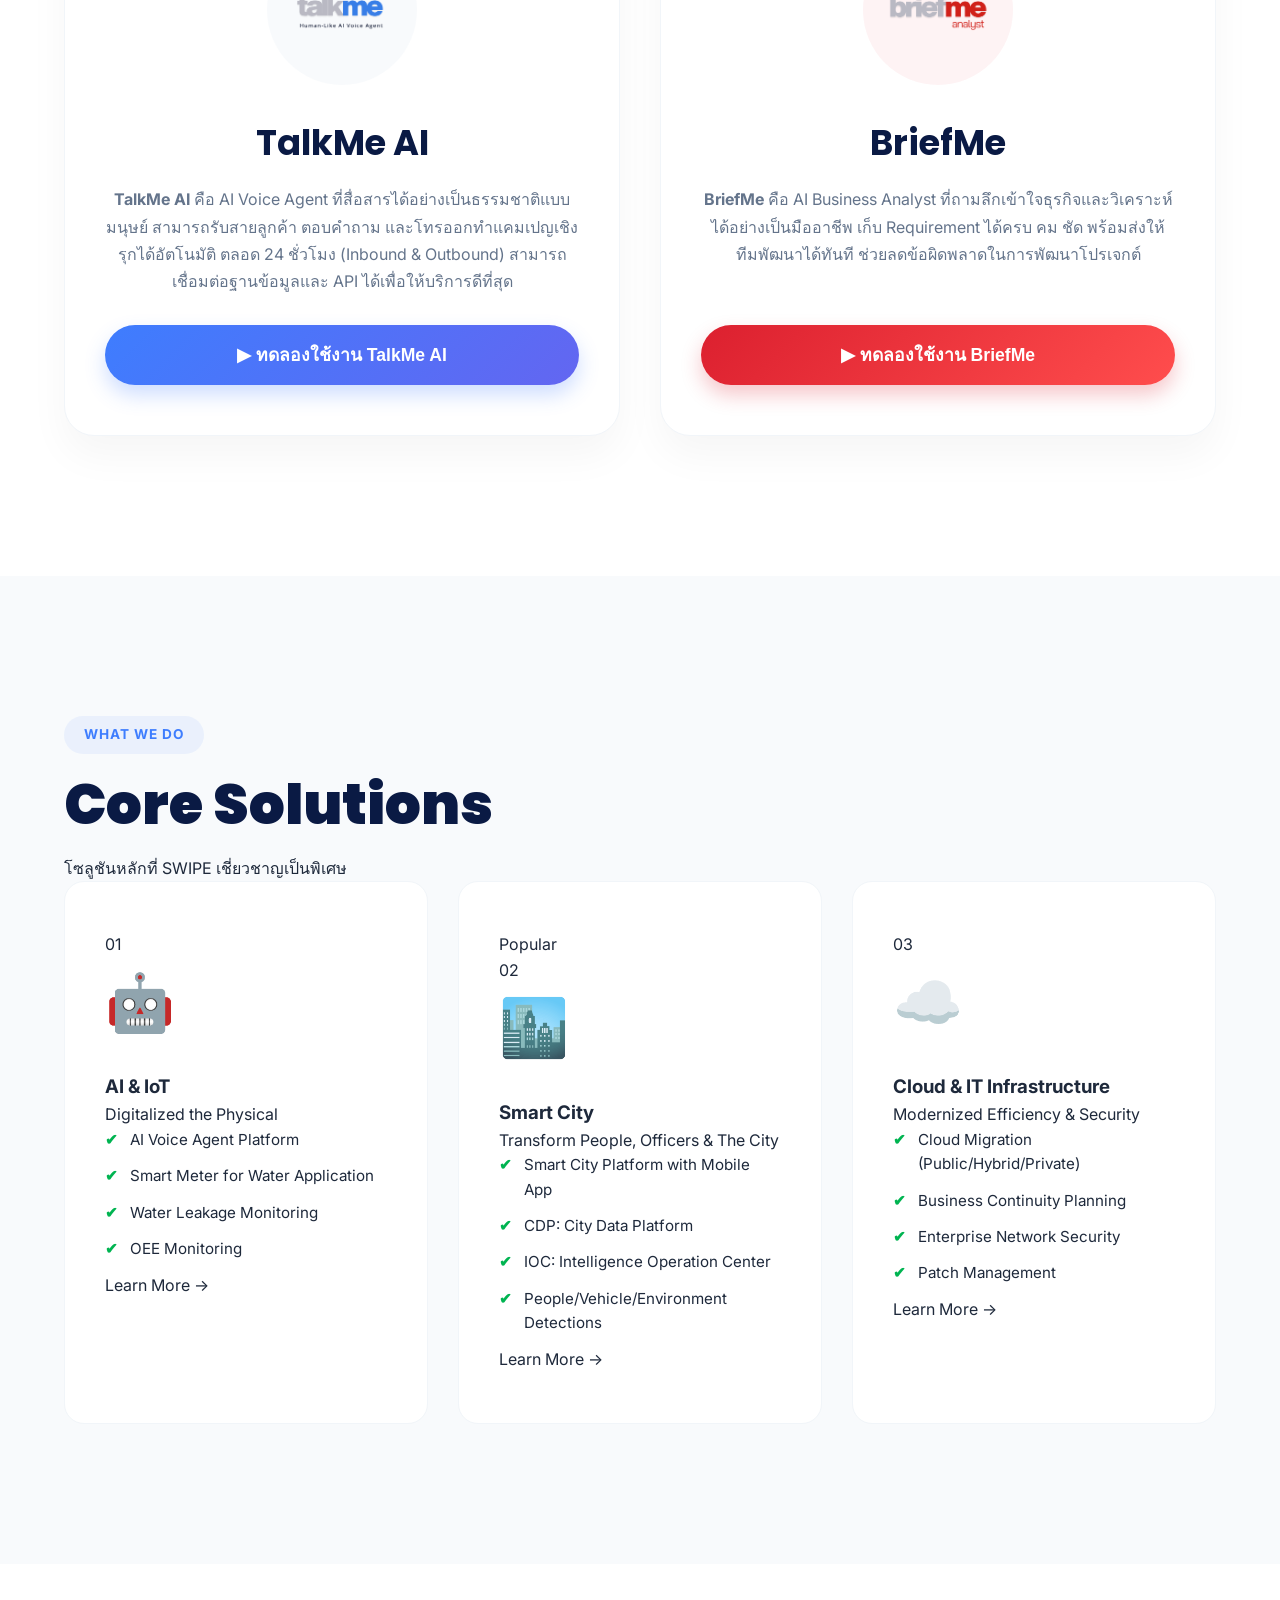
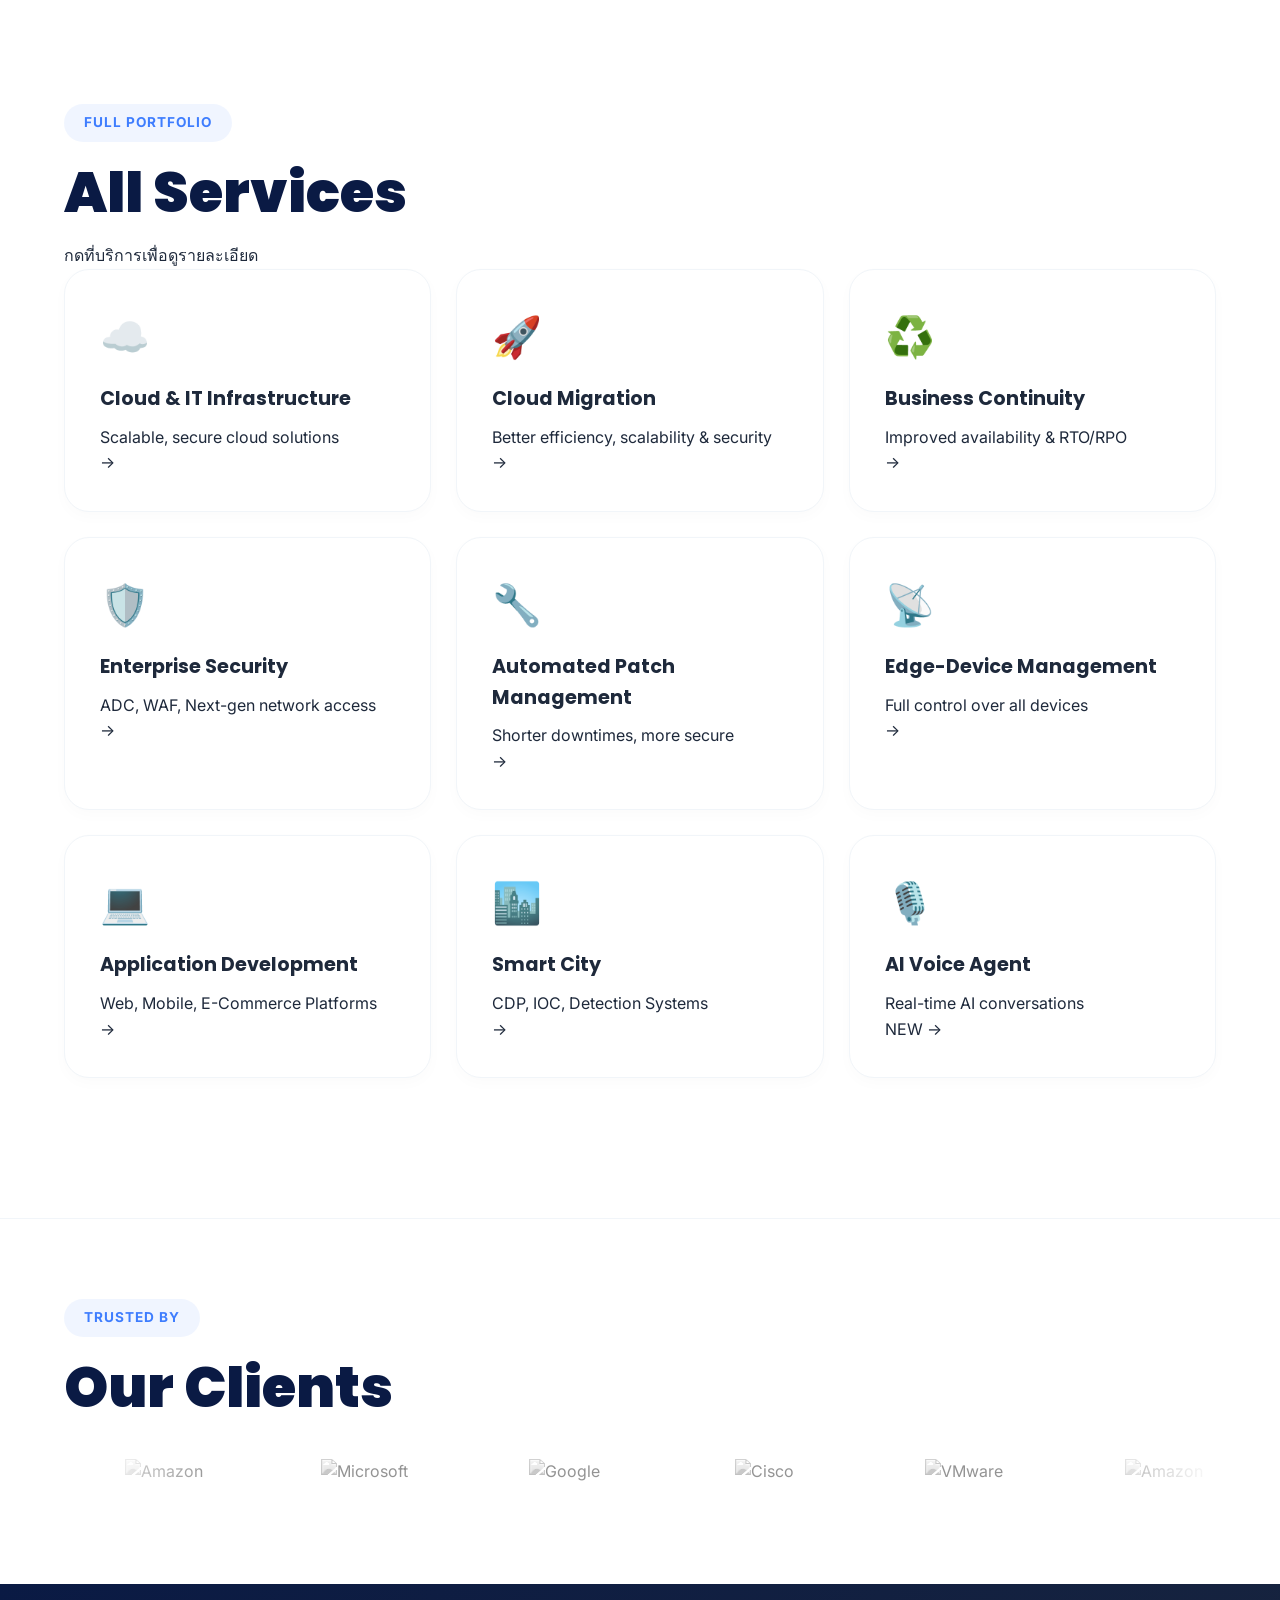
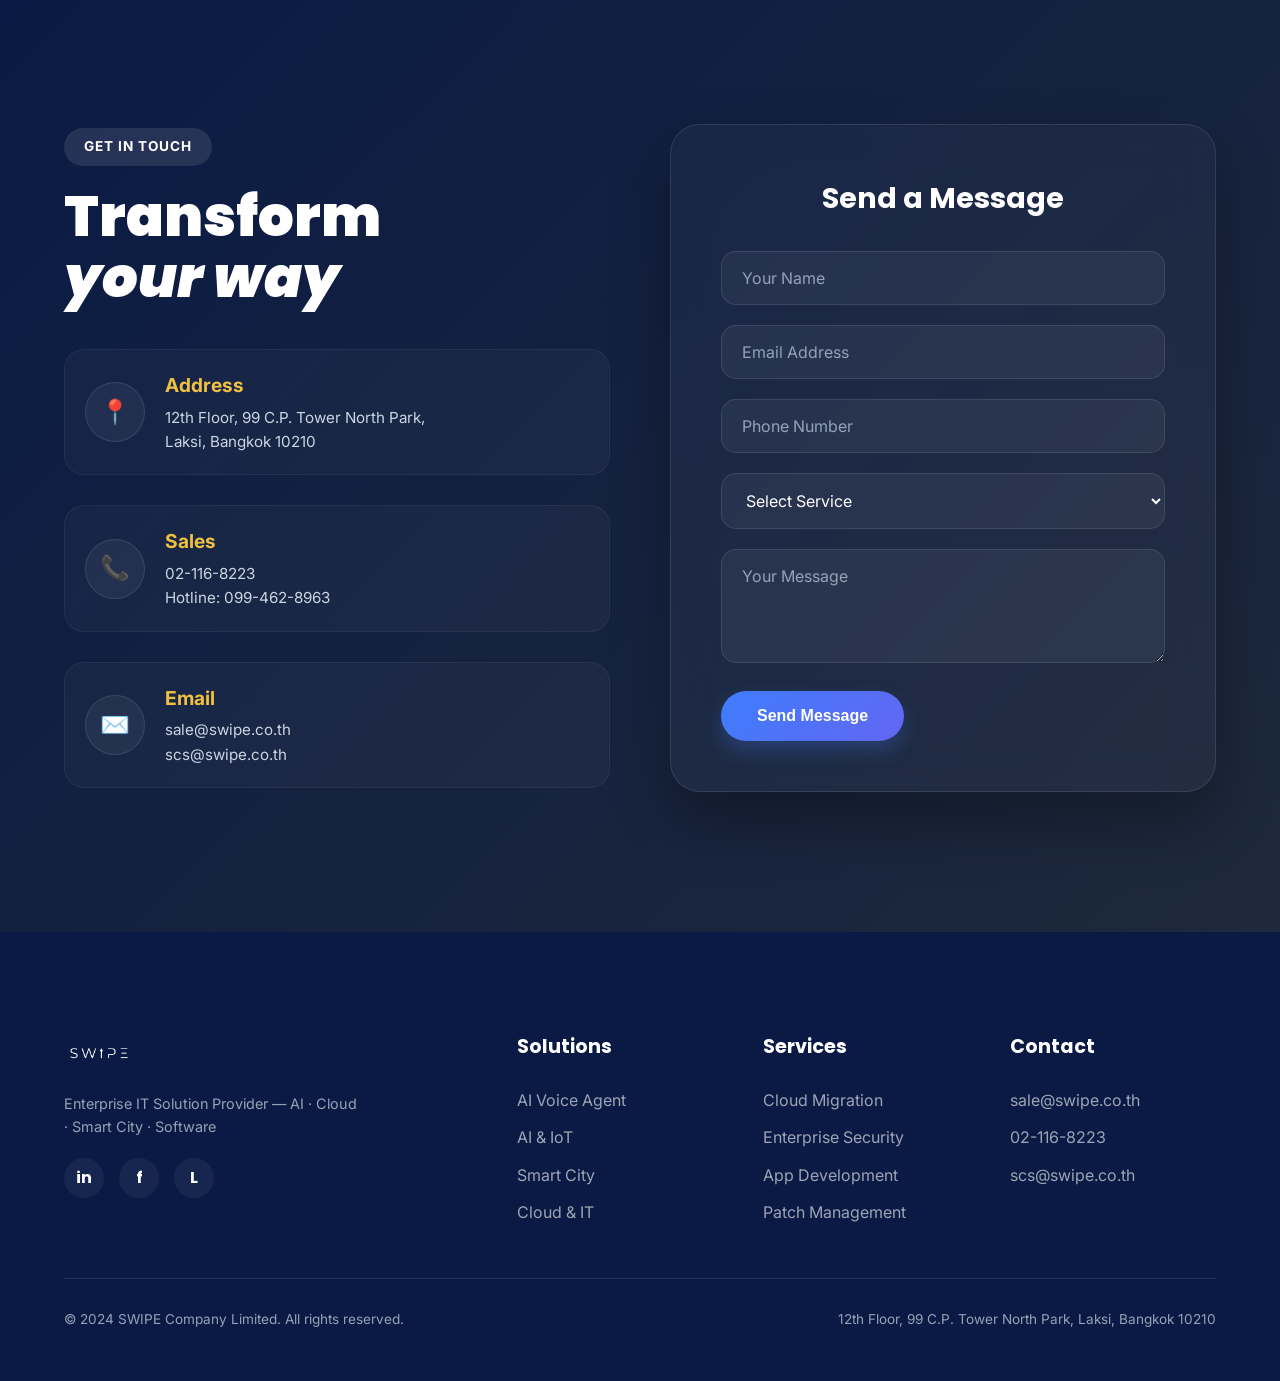
==== commit c7c79bee: "Form added" ====
--- a/index.html
+++ b/index.html
@@ -312,9 +312,9 @@
           <p>
             <strong>TalkMe AI</strong> คือ AI Voice Agent ที่สื่อสารได้อย่างเป็นธรรมชาติแบบมนุษย์ สามารถรับสายลูกค้า ตอบคำถาม และโทรออกทำแคมเปญเชิงรุกได้อัตโนมัติ ตลอด 24 ชั่วโมง (Inbound & Outbound) สามารถเชื่อมต่อฐานข้อมูลและ API ได้เพื่อให้บริการดีที่สุด
           </p>
-          <a href="#" onclick="alert('ระบบ Demo ของ TalkMe AI กำลังเตรียมความพร้อม จะเปิดให้ทดลองเร็วๆ นี้!'); return false;" class="btn-demo-start bg-talkme">
+          <button onclick="openDemoModal()" class="btn-demo-start bg-talkme">
             ▶ ทดลองใช้งาน TalkMe AI
-          </a>
+          </button>
         </div>
         <!-- BriefMe -->
         <div class="demo-card">
@@ -325,9 +325,9 @@
           <p>
             <strong>BriefMe</strong> คือ AI Business Analyst ที่ถามลึกเข้าใจธุรกิจและวิเคราะห์ได้อย่างเป็นมืออาชีพ เก็บ Requirement ได้ครบ คม ชัด พร้อมส่งให้ทีมพัฒนาได้ทันที ช่วยลดข้อผิดพลาดในการพัฒนาโปรเจกต์
           </p>
-          <a href="#" onclick="alert('ระบบ Demo ของ BriefMe กำลังเตรียมความพร้อม จะเปิดให้ทดลองเร็วๆ นี้!'); return false;" class="btn-demo-start bg-briefme">
+          <button onclick="openDemoModal()" class="btn-demo-start bg-briefme">
             ▶ ทดลองใช้งาน BriefMe
-          </a>
+          </button>
         </div>
       </div>
     </div>
@@ -618,6 +618,65 @@
     </div>
   </div>
 
+  <!-- ===== MODAL (Demo Form) ===== -->
+  <div class="modal-overlay" id="demoModal">
+    <div class="modal-box demo-form-wrap" style="max-width: 500px;">
+      <button class="modal-close" id="closeDemoModal">&times;</button>
+      
+      <div id="demoFormState">
+        <div style="text-align:center; margin-bottom: 25px;">
+          <h3 style="font-size: 1.8rem; font-family: var(--font2); color: var(--dark);">Request Demo Access</h3>
+          <p style="color: var(--gray);">ลงทะเบียนเพื่อรับ PIN สำหรับทดลองใช้ AI</p>
+        </div>
+        <form id="aiDemoForm" class="contact-form">
+          <div class="form-group">
+            <label>Name / ชื่อ-นามสกุล *</label>
+            <input type="text" name="name" required placeholder="John Doe">
+          </div>
+          <div class="form-group">
+            <label>Company / บริษัท *</label>
+            <input type="text" name="company" required placeholder="Your Company">
+          </div>
+          <div class="form-group">
+            <label>Position / ตำแหน่ง *</label>
+            <input type="text" name="position" required placeholder="e.g. IT Manager">
+          </div>
+          <div class="form-group">
+            <label>Phone / เบอร์โทรศัพท์ *</label>
+            <input type="tel" name="phone" required placeholder="08x-xxx-xxxx">
+          </div>
+          <div class="form-group">
+            <label>Email / อีเมล *</label>
+            <input type="email" name="email" required placeholder="john@company.com">
+          </div>
+          <div class="form-group">
+            <label>Do you have an AI project in mind? / คุณมีโครงการ AI หรือไม่? *</label>
+            <select name="has_ai_project" required>
+              <option value="">-- Please Select / กรุณาเลือก --</option>
+              <option value="Yes">Yes, we have a project (มีโครงการแล้ว)</option>
+              <option value="Exploring">No, just exploring (ยังไม่มี แค่ศึกษาดู)</option>
+            </select>
+          </div>
+          <button type="submit" class="btn-primary" style="width:100%; justify-content:center;" id="btnSubmitDemo">
+            Get Demo PIN / รับรหัสทดลองใช้งาน
+          </button>
+        </form>
+      </div>
+
+      <!-- Success State -->
+      <div id="demoSuccessState" style="display:none; text-align:center; padding: 20px 0;">
+        <div style="font-size: 4rem; margin-bottom: 20px;">🎉</div>
+        <h3 style="font-size: 1.5rem; font-family: var(--font2); color: var(--dark); margin-bottom: 15px;">Registration Successful!</h3>
+        <p style="color: var(--gray); font-size: 1.1rem; margin-bottom: 30px;">Your AI testing PIN is:</p>
+        <div style="font-size: 3rem; font-weight: 900; color: var(--blu); letter-spacing: 5px; background: rgba(62,125,254,0.1); padding: 15px; border-radius: 20px; display:inline-block; margin-bottom: 20px;">
+          1148
+        </div>
+        <p style="color: var(--gray);">Please save this PIN. You will need it to access the AI Demo.</p>
+      </div>
+
+    </div>
+  </div>
+
   <script src="main.js"></script>
 </body>
 </html>
--- a/style.css
+++ b/style.css
@@ -381,6 +381,16 @@
   outline:none;border-color:var(--blu);background:rgba(255,255,255,0.1);
 }
 .form-group select option{background:var(--dark);color:var(--white)}
+
+/* ===== DEMO FORM STYLES ===== */
+.demo-form-wrap .form-group label { display:block; margin-bottom:8px; font-size:0.9rem; font-weight:600; color:var(--dark); text-align:left; }
+.demo-form-wrap .form-group input, .demo-form-wrap .form-group select {
+  background:#f8fafc; border:1px solid #e2e8f0; color:var(--dark);
+}
+.demo-form-wrap .form-group input:focus, .demo-form-wrap .form-group select:focus {
+  background:#fff; border-color:var(--blu);
+}
+.demo-form-wrap .form-group select option { background:#fff; color:var(--dark); }
 
 /* ===== FOOTER ===== */
 .footer{background:var(--dark);color:#fff;padding:100px 0 50px}
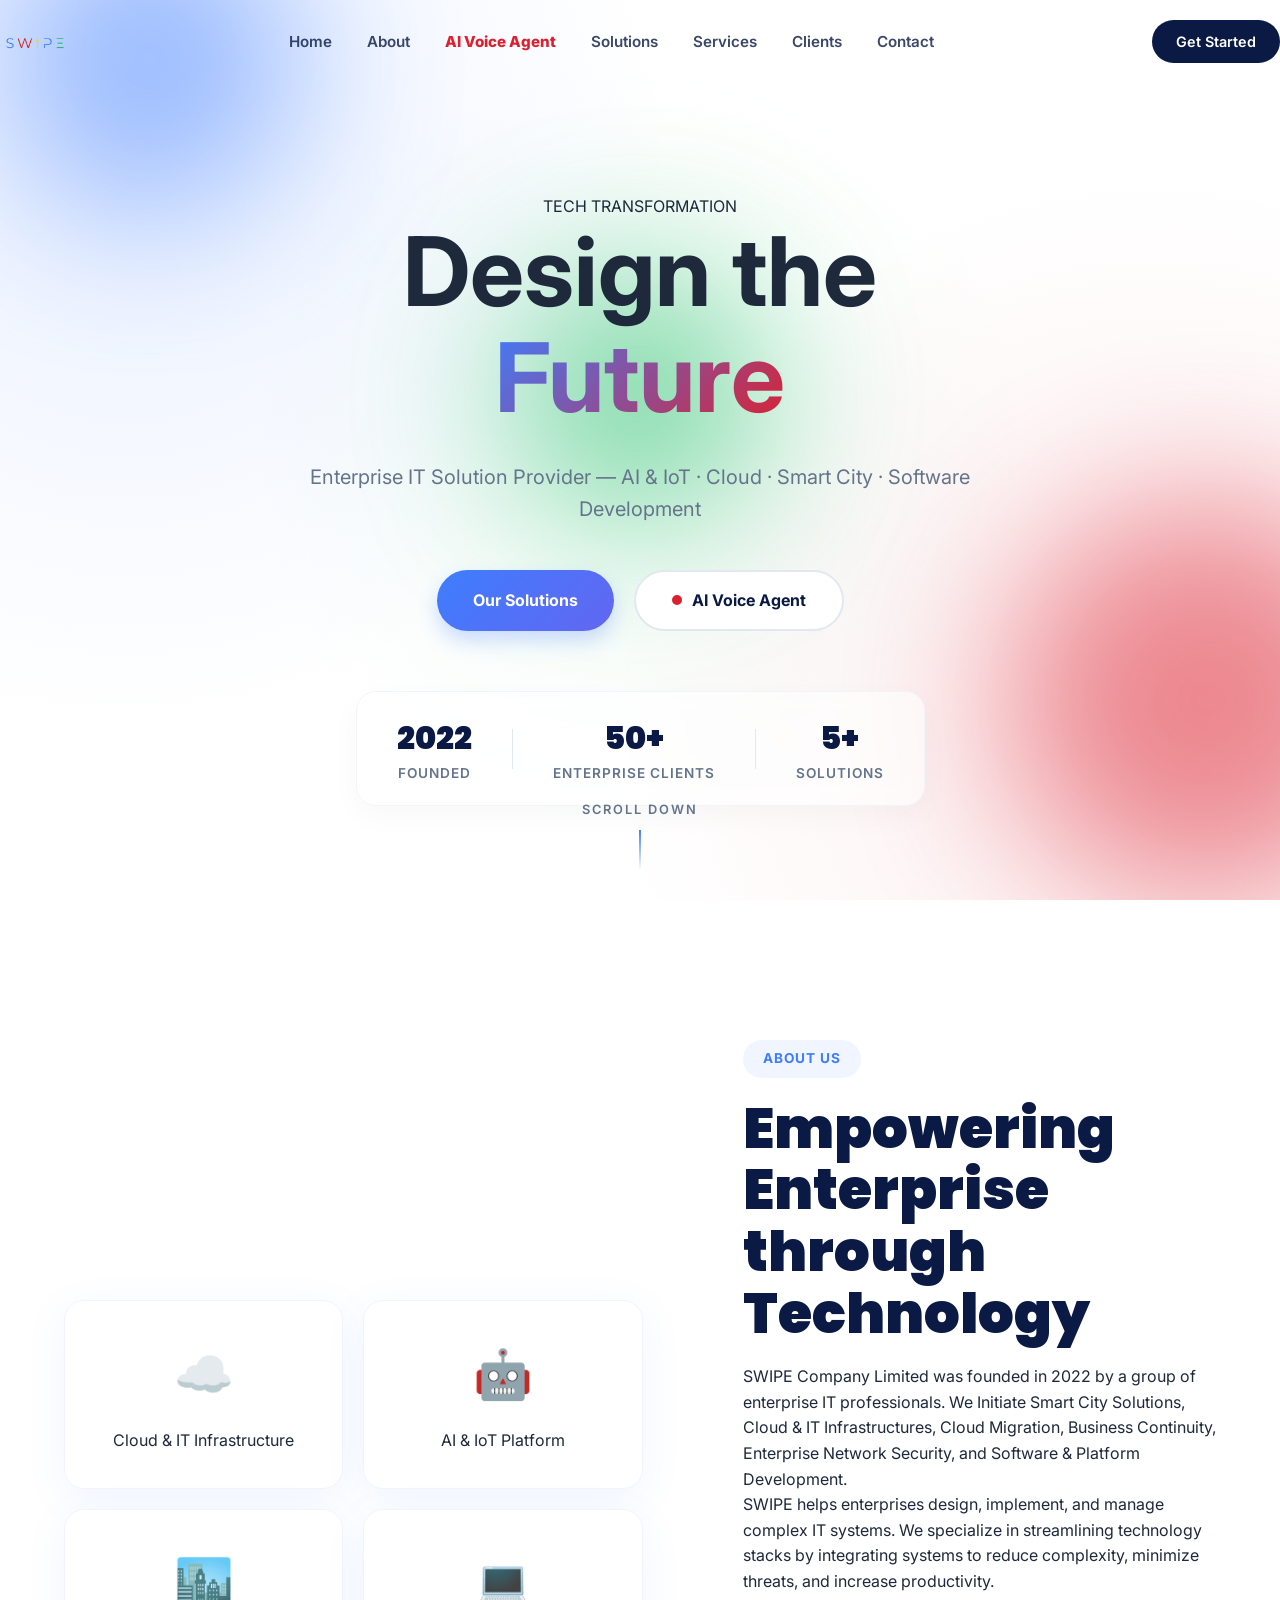
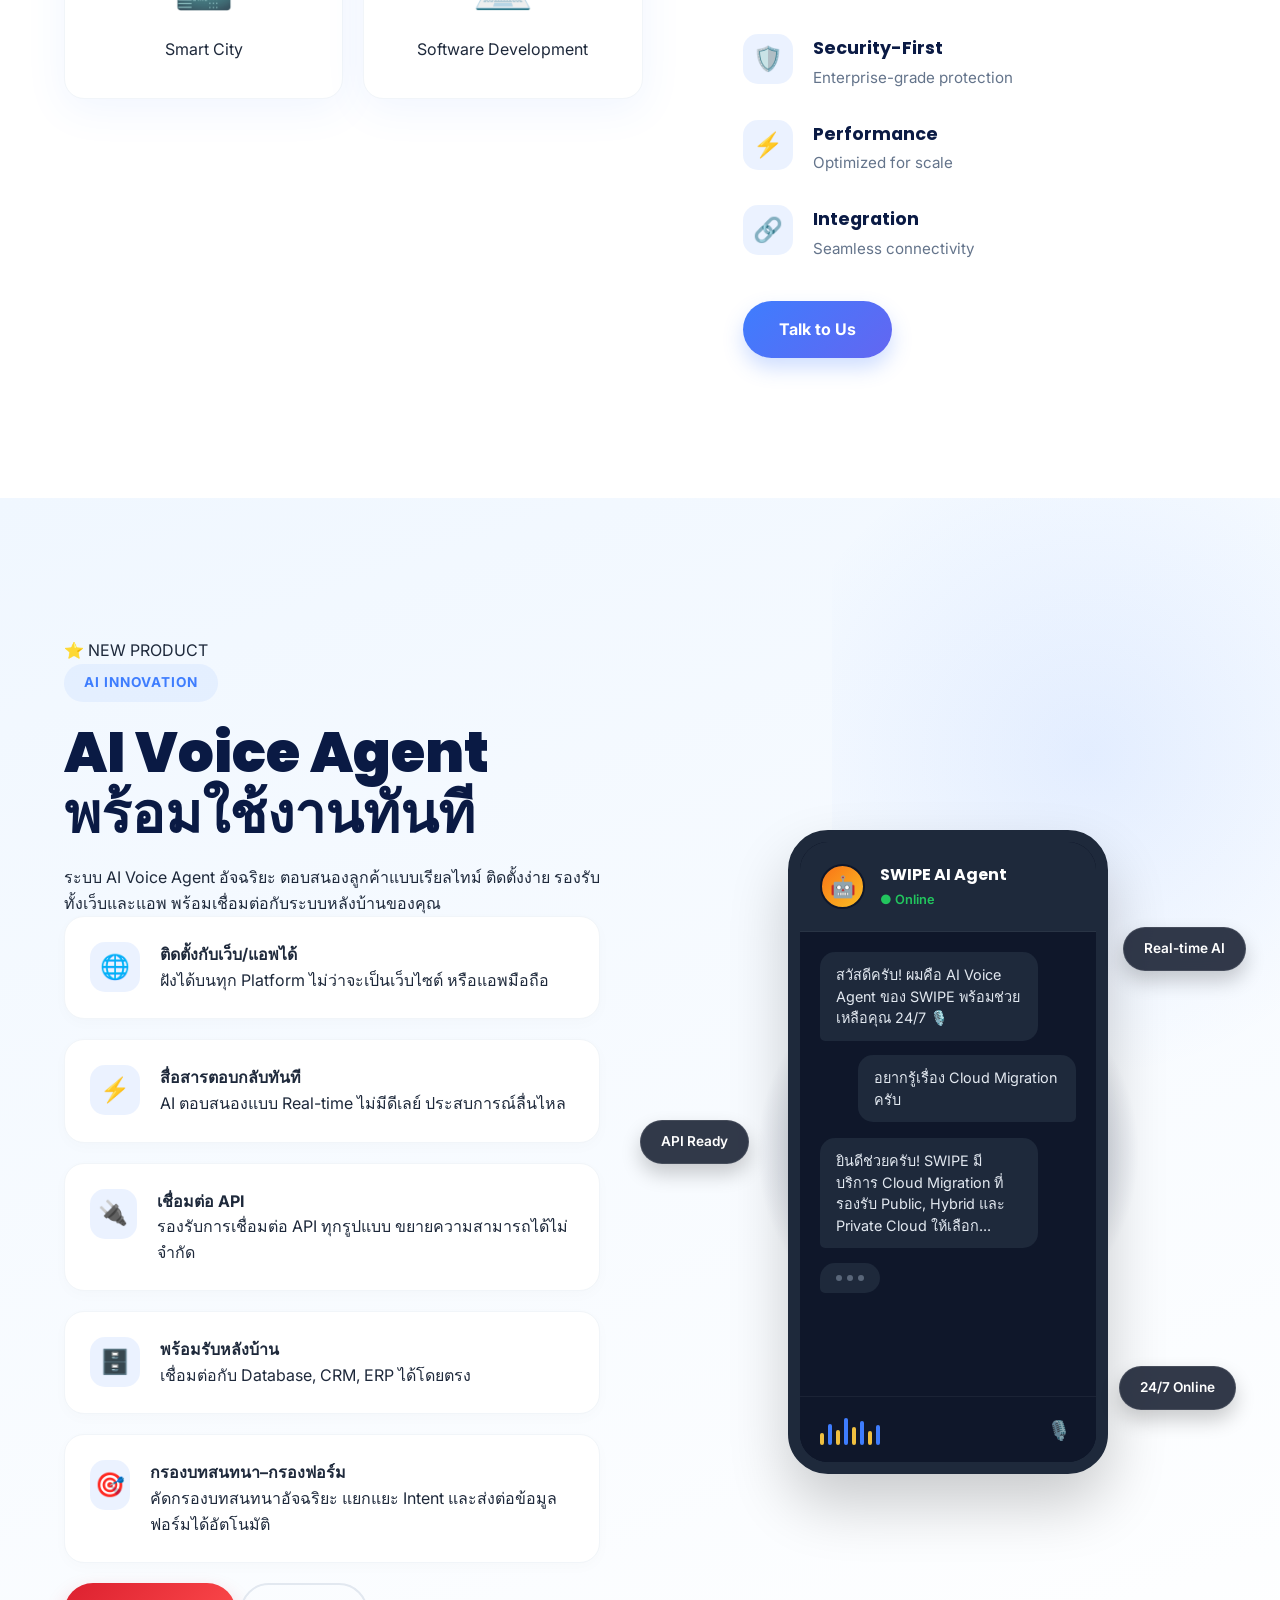
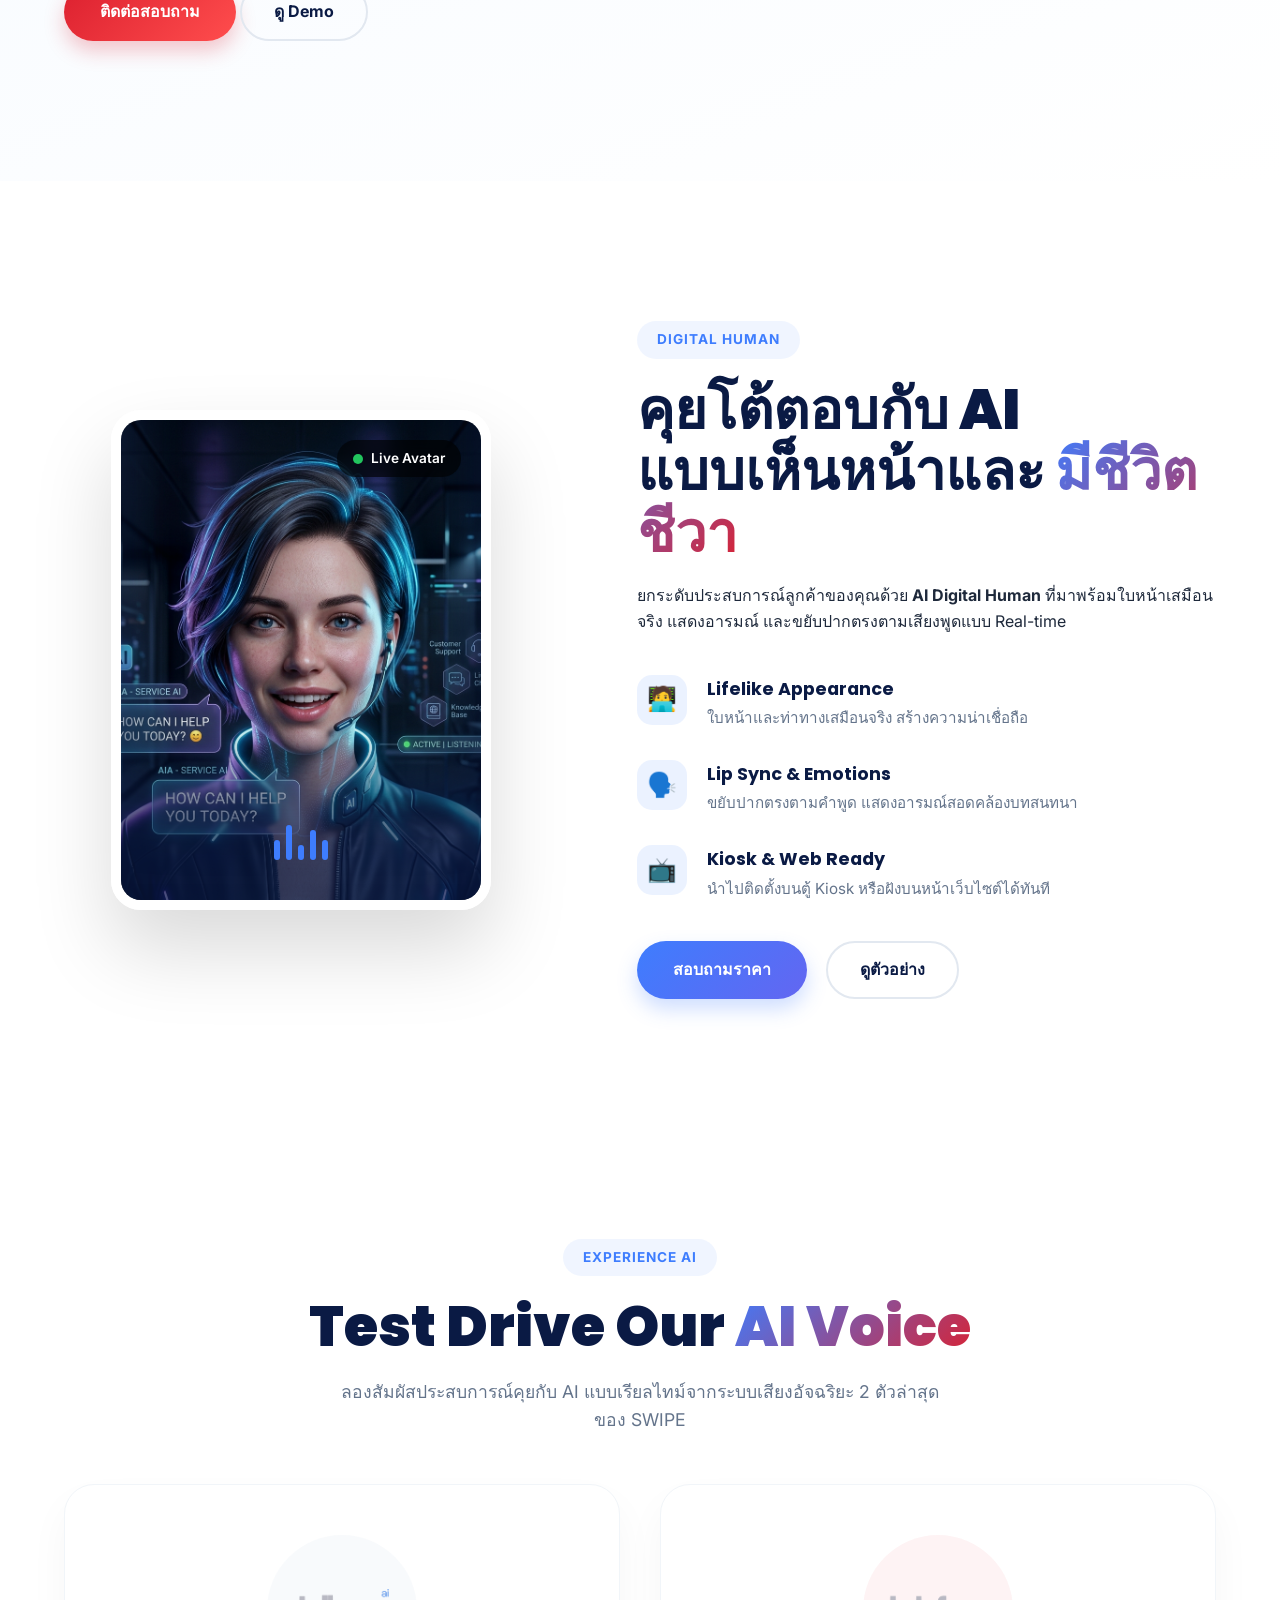
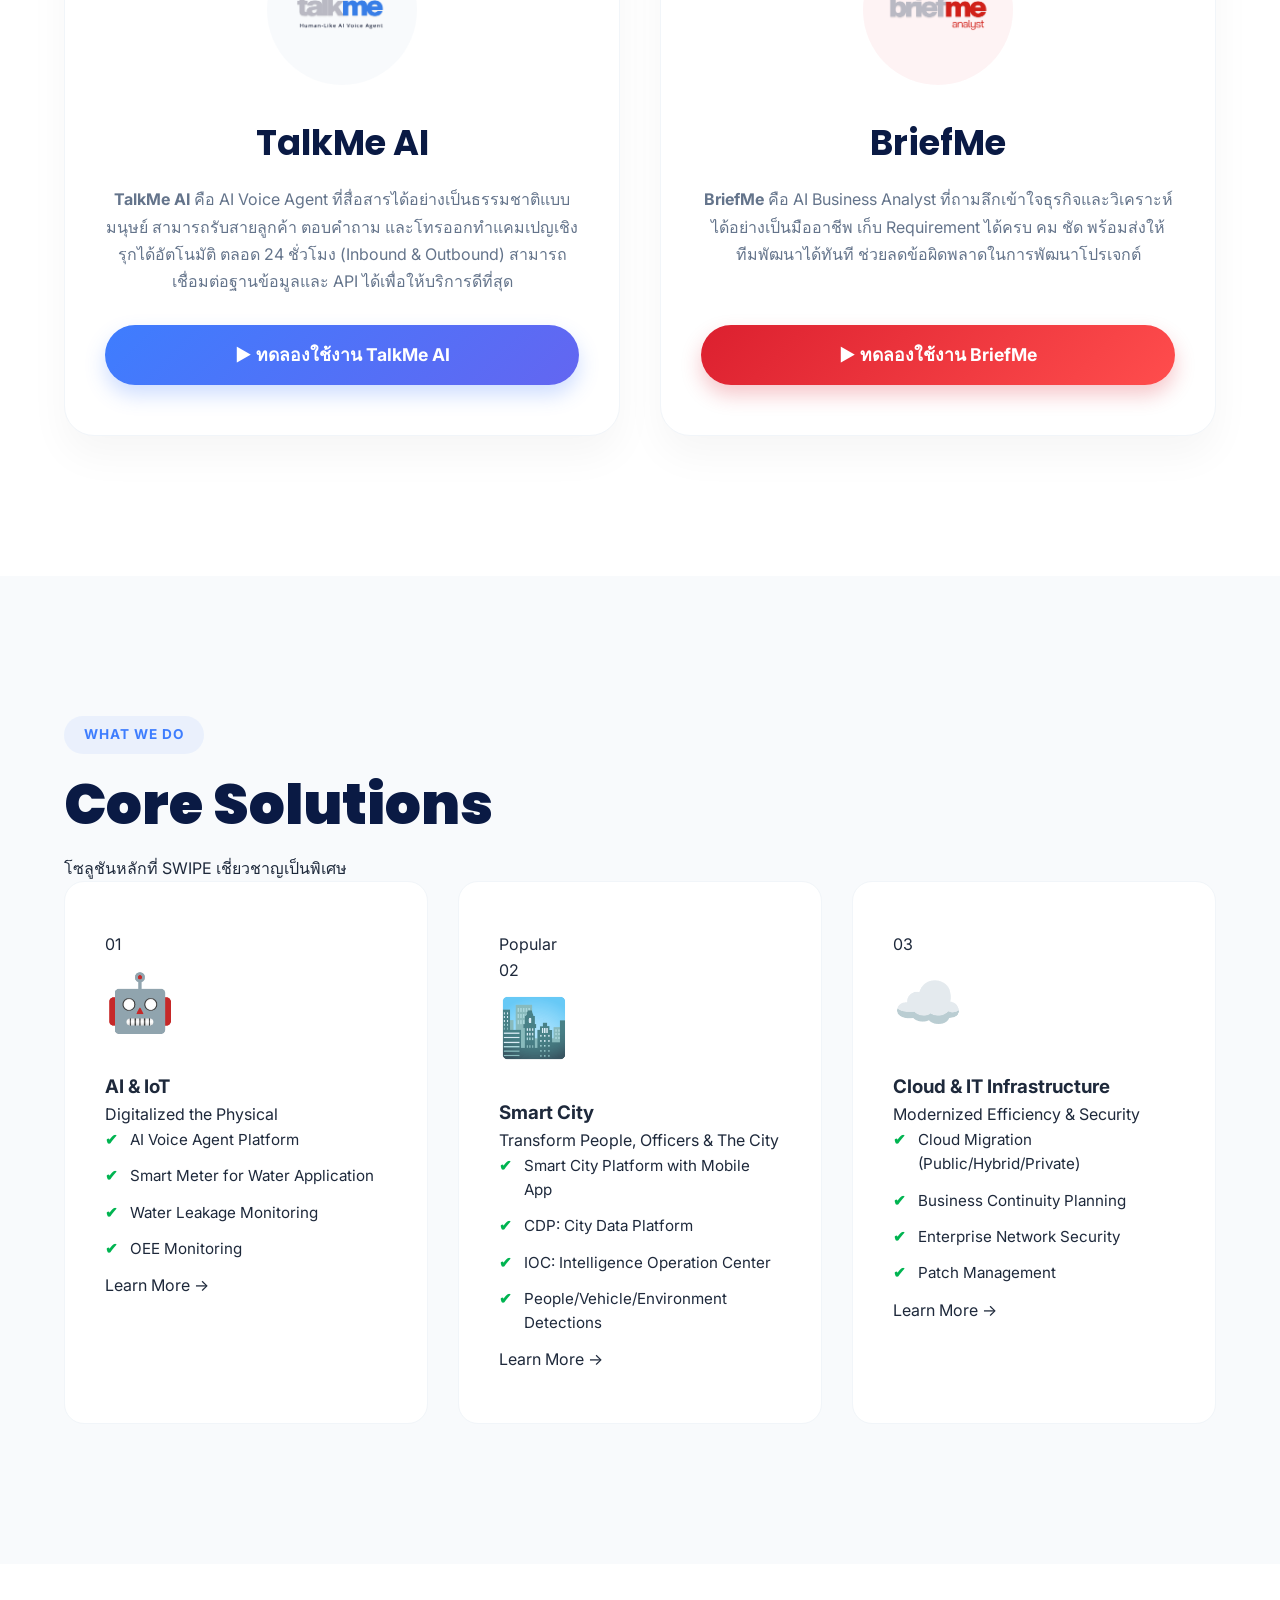
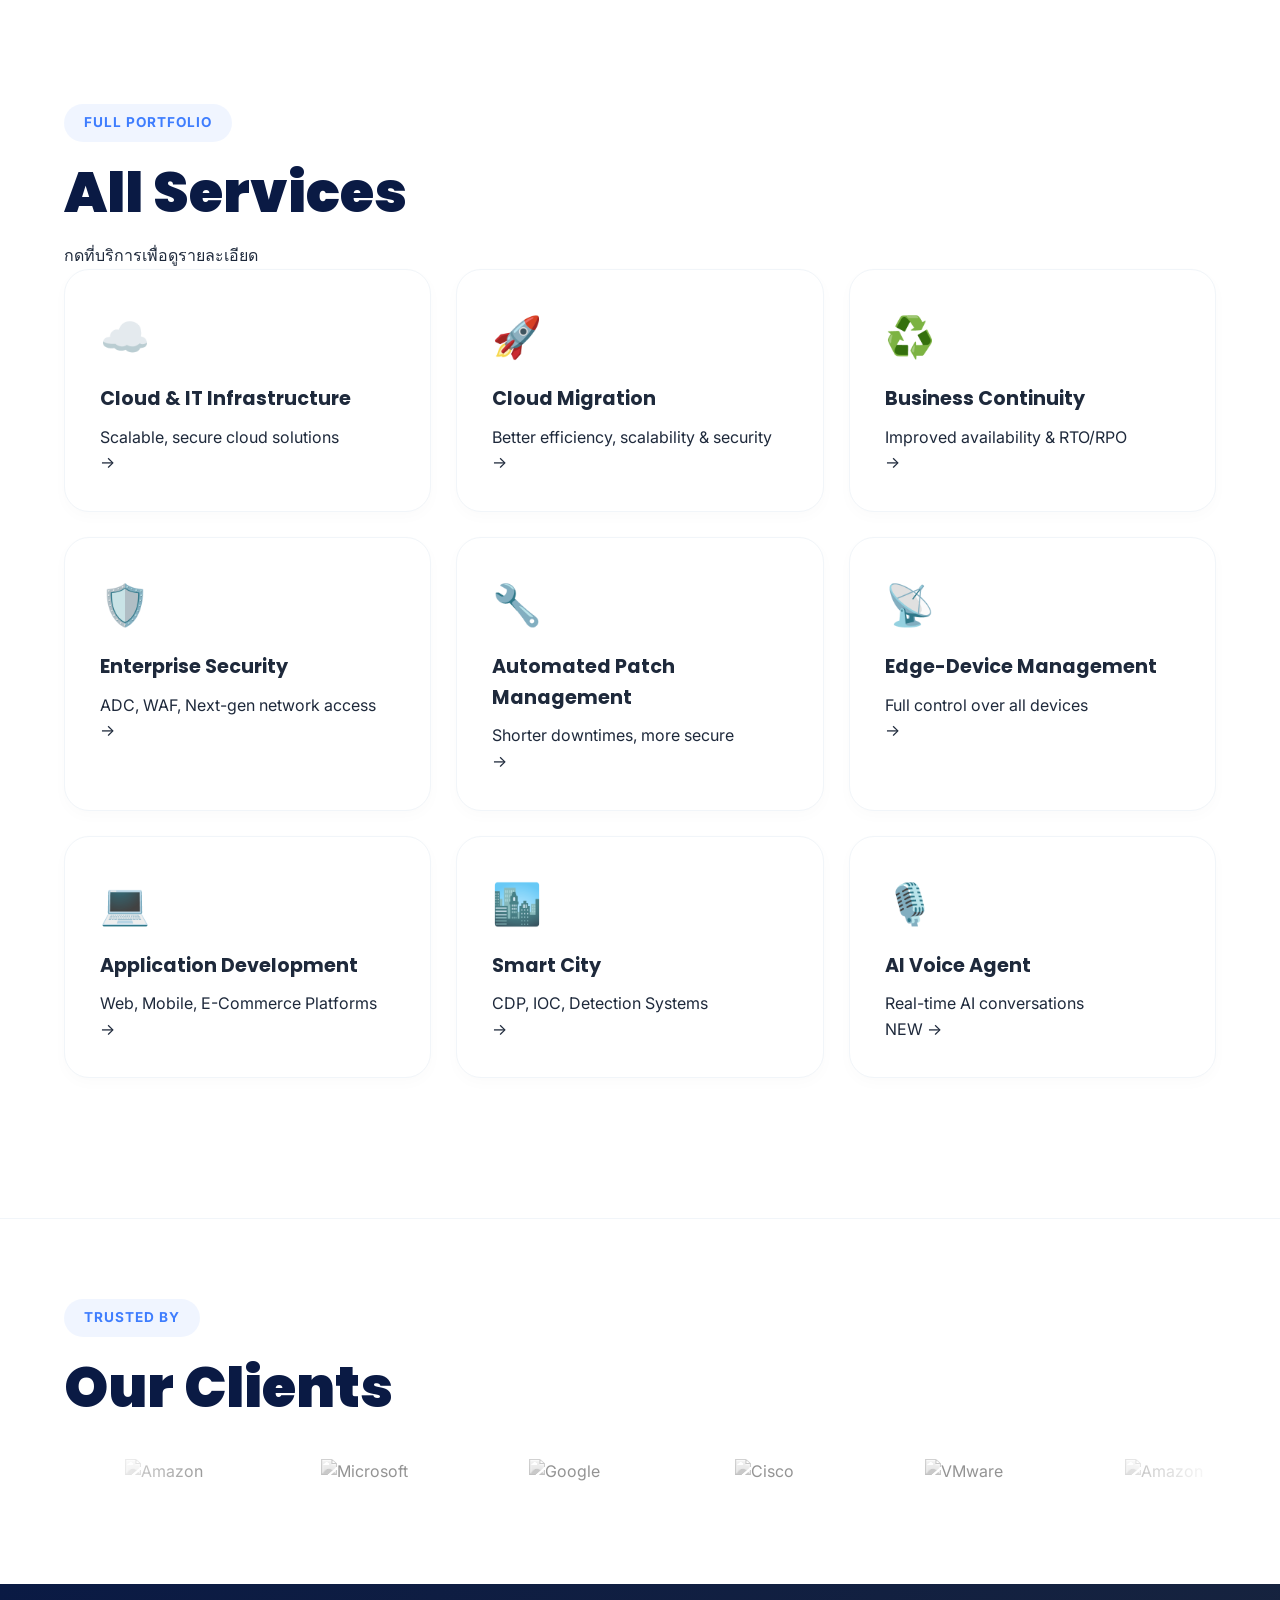
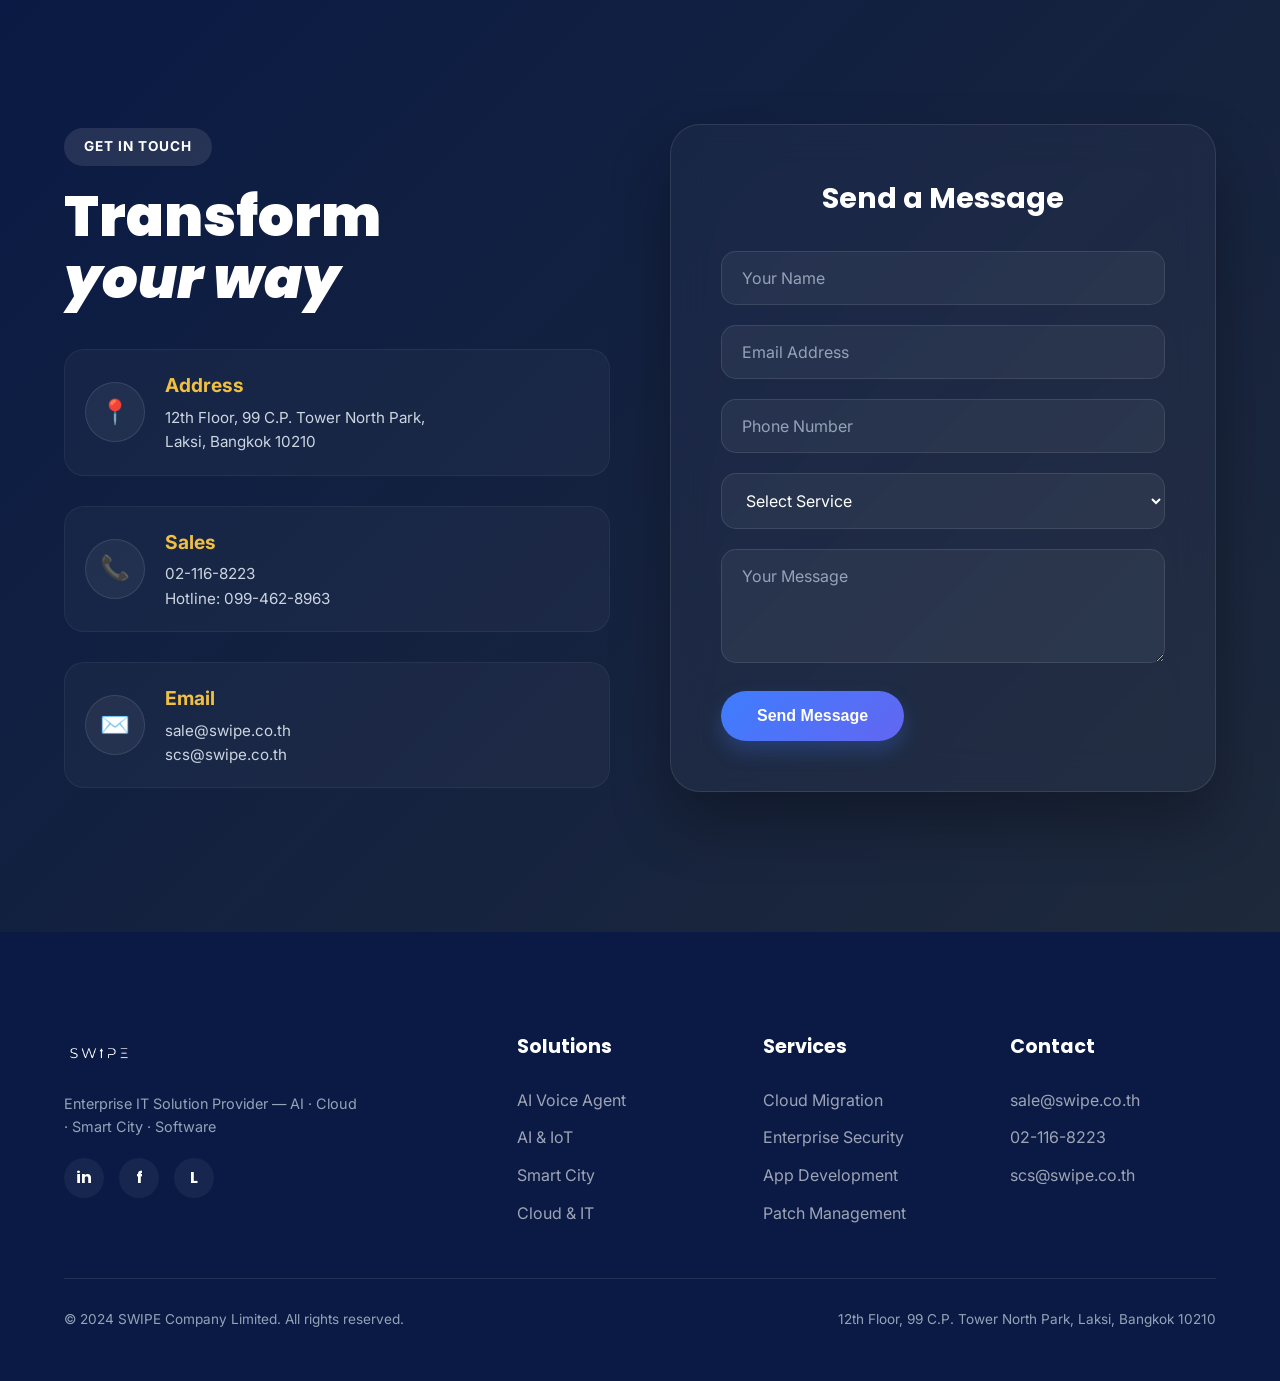
==== commit 2da058ae: "Form page" ====
--- a/index.html
+++ b/index.html
@@ -187,7 +187,7 @@
           </div>
           <div class="va-cta">
             <a href="#contact" class="btn-gold">ติดต่อสอบถาม</a>
-            <a href="#demo" class="btn-outline-light">ดู Demo</a>
+            <a href="demo.html" class="btn-outline-light">ดู Demo</a>
           </div>
         </div>
         <div class="va-visual">
@@ -285,7 +285,7 @@
           </div>
           <div style="margin-top:20px;">
             <a href="#contact" class="btn-primary">สอบถามราคา</a>
-            <a href="#demo" class="btn-outline-light" style="margin-left: 15px;">ดูตัวอย่าง</a>
+            <a href="demo.html" class="btn-outline-light" style="margin-left: 15px;">ดูตัวอย่าง</a>
           </div>
         </div>
       </div>
@@ -312,9 +312,9 @@
           <p>
             <strong>TalkMe AI</strong> คือ AI Voice Agent ที่สื่อสารได้อย่างเป็นธรรมชาติแบบมนุษย์ สามารถรับสายลูกค้า ตอบคำถาม และโทรออกทำแคมเปญเชิงรุกได้อัตโนมัติ ตลอด 24 ชั่วโมง (Inbound & Outbound) สามารถเชื่อมต่อฐานข้อมูลและ API ได้เพื่อให้บริการดีที่สุด
           </p>
-          <button onclick="openDemoModal()" class="btn-demo-start bg-talkme">
+          <a href="demo.html" class="btn-demo-start bg-talkme" style="text-decoration:none;">
             ▶ ทดลองใช้งาน TalkMe AI
-          </button>
+          </a>
         </div>
         <!-- BriefMe -->
         <div class="demo-card">
@@ -325,9 +325,9 @@
           <p>
             <strong>BriefMe</strong> คือ AI Business Analyst ที่ถามลึกเข้าใจธุรกิจและวิเคราะห์ได้อย่างเป็นมืออาชีพ เก็บ Requirement ได้ครบ คม ชัด พร้อมส่งให้ทีมพัฒนาได้ทันที ช่วยลดข้อผิดพลาดในการพัฒนาโปรเจกต์
           </p>
-          <button onclick="openDemoModal()" class="btn-demo-start bg-briefme">
+          <a href="demo.html" class="btn-demo-start bg-briefme" style="text-decoration:none;">
             ▶ ทดลองใช้งาน BriefMe
-          </button>
+          </a>
         </div>
       </div>
     </div>
@@ -579,7 +579,7 @@
         <div class="footer-links">
           <h5>Solutions</h5>
           <ul>
-            <li><a href="#voice-agent">AI Voice Agent</a></li>
+            <li><a href="demo.html">AI Voice Agent</a></li>
             <li><a href="#solutions">AI & IoT</a></li>
             <li><a href="#solutions">Smart City</a></li>
             <li><a href="#solutions">Cloud & IT</a></li>
@@ -618,65 +618,6 @@
     </div>
   </div>
 
-  <!-- ===== MODAL (Demo Form) ===== -->
-  <div class="modal-overlay" id="demoModal">
-    <div class="modal-box demo-form-wrap" style="max-width: 500px;">
-      <button class="modal-close" id="closeDemoModal">&times;</button>
-      
-      <div id="demoFormState">
-        <div style="text-align:center; margin-bottom: 25px;">
-          <h3 style="font-size: 1.8rem; font-family: var(--font2); color: var(--dark);">Request Demo Access</h3>
-          <p style="color: var(--gray);">ลงทะเบียนเพื่อรับ PIN สำหรับทดลองใช้ AI</p>
-        </div>
-        <form id="aiDemoForm" class="contact-form">
-          <div class="form-group">
-            <label>Name / ชื่อ-นามสกุล *</label>
-            <input type="text" name="name" required placeholder="John Doe">
-          </div>
-          <div class="form-group">
-            <label>Company / บริษัท *</label>
-            <input type="text" name="company" required placeholder="Your Company">
-          </div>
-          <div class="form-group">
-            <label>Position / ตำแหน่ง *</label>
-            <input type="text" name="position" required placeholder="e.g. IT Manager">
-          </div>
-          <div class="form-group">
-            <label>Phone / เบอร์โทรศัพท์ *</label>
-            <input type="tel" name="phone" required placeholder="08x-xxx-xxxx">
-          </div>
-          <div class="form-group">
-            <label>Email / อีเมล *</label>
-            <input type="email" name="email" required placeholder="john@company.com">
-          </div>
-          <div class="form-group">
-            <label>Do you have an AI project in mind? / คุณมีโครงการ AI หรือไม่? *</label>
-            <select name="has_ai_project" required>
-              <option value="">-- Please Select / กรุณาเลือก --</option>
-              <option value="Yes">Yes, we have a project (มีโครงการแล้ว)</option>
-              <option value="Exploring">No, just exploring (ยังไม่มี แค่ศึกษาดู)</option>
-            </select>
-          </div>
-          <button type="submit" class="btn-primary" style="width:100%; justify-content:center;" id="btnSubmitDemo">
-            Get Demo PIN / รับรหัสทดลองใช้งาน
-          </button>
-        </form>
-      </div>
-
-      <!-- Success State -->
-      <div id="demoSuccessState" style="display:none; text-align:center; padding: 20px 0;">
-        <div style="font-size: 4rem; margin-bottom: 20px;">🎉</div>
-        <h3 style="font-size: 1.5rem; font-family: var(--font2); color: var(--dark); margin-bottom: 15px;">Registration Successful!</h3>
-        <p style="color: var(--gray); font-size: 1.1rem; margin-bottom: 30px;">Your AI testing PIN is:</p>
-        <div style="font-size: 3rem; font-weight: 900; color: var(--blu); letter-spacing: 5px; background: rgba(62,125,254,0.1); padding: 15px; border-radius: 20px; display:inline-block; margin-bottom: 20px;">
-          1148
-        </div>
-        <p style="color: var(--gray);">Please save this PIN. You will need it to access the AI Demo.</p>
-      </div>
-
-    </div>
-  </div>
-
   <script src="main.js"></script>
 </body>
 </html>
--- a/style.css
+++ b/style.css
@@ -304,6 +304,20 @@
 .bg-talkme:hover{box-shadow:0 15px 30px rgba(62,125,254,0.4);transform:translateY(-3px);color:#fff;}
 .bg-briefme{background:linear-gradient(135deg, var(--red), #ff4d4d);box-shadow:0 10px 20px rgba(220,32,47,0.25);}
 .bg-briefme:hover{box-shadow:0 15px 30px rgba(220,32,47,0.4);transform:translateY(-3px);color:#fff;}
+
+/* ===== DEMO LANDING PAGE ===== */
+.demo-landing { padding: 160px 0 100px; min-height: 100vh; display: flex; align-items: center; }
+.demo-landing-grid { display: grid; grid-template-columns: 1fr 1fr; gap: 80px; align-items: center; }
+.demo-info-card { background: #fff; padding: 25px; border-radius: 20px; border: 1px solid #f1f5f9; display: flex; gap: 20px; align-items: center; margin-bottom: 20px; box-shadow: 0 10px 30px rgba(0,0,0,0.03); transition: .3s; }
+.demo-info-card:hover { transform: translateX(10px); box-shadow: 0 15px 40px rgba(62,125,254,0.08); border-color: var(--blu); }
+.dic-logo { width: 80px; height: 80px; border-radius: 15px; background: rgba(62,125,254,0.05); display: flex; align-items: center; justify-content: center; flex-shrink: 0; }
+.demo-form-wrapper { background: #fff; padding: 50px; border-radius: 30px; box-shadow: 0 40px 100px rgba(0,0,0,0.08); border: 1px solid rgba(0,0,0,0.05); }
+.pin-box { font-size: 3.5rem; font-weight: 900; color: var(--blu); letter-spacing: 8px; background: rgba(62,125,254,0.1); padding: 20px; border-radius: 20px; display: inline-block; margin-bottom: 20px; border: 2px dashed rgba(62,125,254,0.3); }
+.demo-links-grid { display: flex; flex-direction: column; gap: 15px; }
+.demo-link-btn { display: flex; align-items: center; justify-content: center; padding: 20px; border-radius: 15px; font-weight: 700; color: #fff; text-decoration: none; font-size: 1.1rem; transition: .3s; }
+.demo-form-wrapper .form-group label { display:block; margin-bottom:8px; font-size:0.95rem; font-weight:600; color:var(--dark); }
+.demo-form-wrapper .form-group input, .demo-form-wrapper .form-group select { background:#f8fafc; border:1px solid #e2e8f0; color:var(--dark); width: 100%; padding: 16px 20px; border-radius: 15px; font-family: var(--font); font-size: 1rem; transition: .3s; }
+.demo-form-wrapper .form-group input:focus, .demo-form-wrapper .form-group select:focus { background:#fff; border-color:var(--blu); outline: none; }
 
 /* ===== SOLUTIONS ===== */
 .solutions{padding:140px 0;background:#f8fafc}
@@ -452,7 +466,7 @@
   
   /* Grids and Cards */
   .solutions-grid, .services-grid { grid-template-columns: repeat(2, 1fr); gap: 15px; }
-  .demo-cards-wrapper { grid-template-columns: 1fr; }
+  .demo-cards-wrapper, .demo-landing-grid { grid-template-columns: 1fr; gap: 40px; }
   .service-box, .solution-card, .about-card, .demo-card { padding: 20px 15px; }
   
   /* Hero fixes */
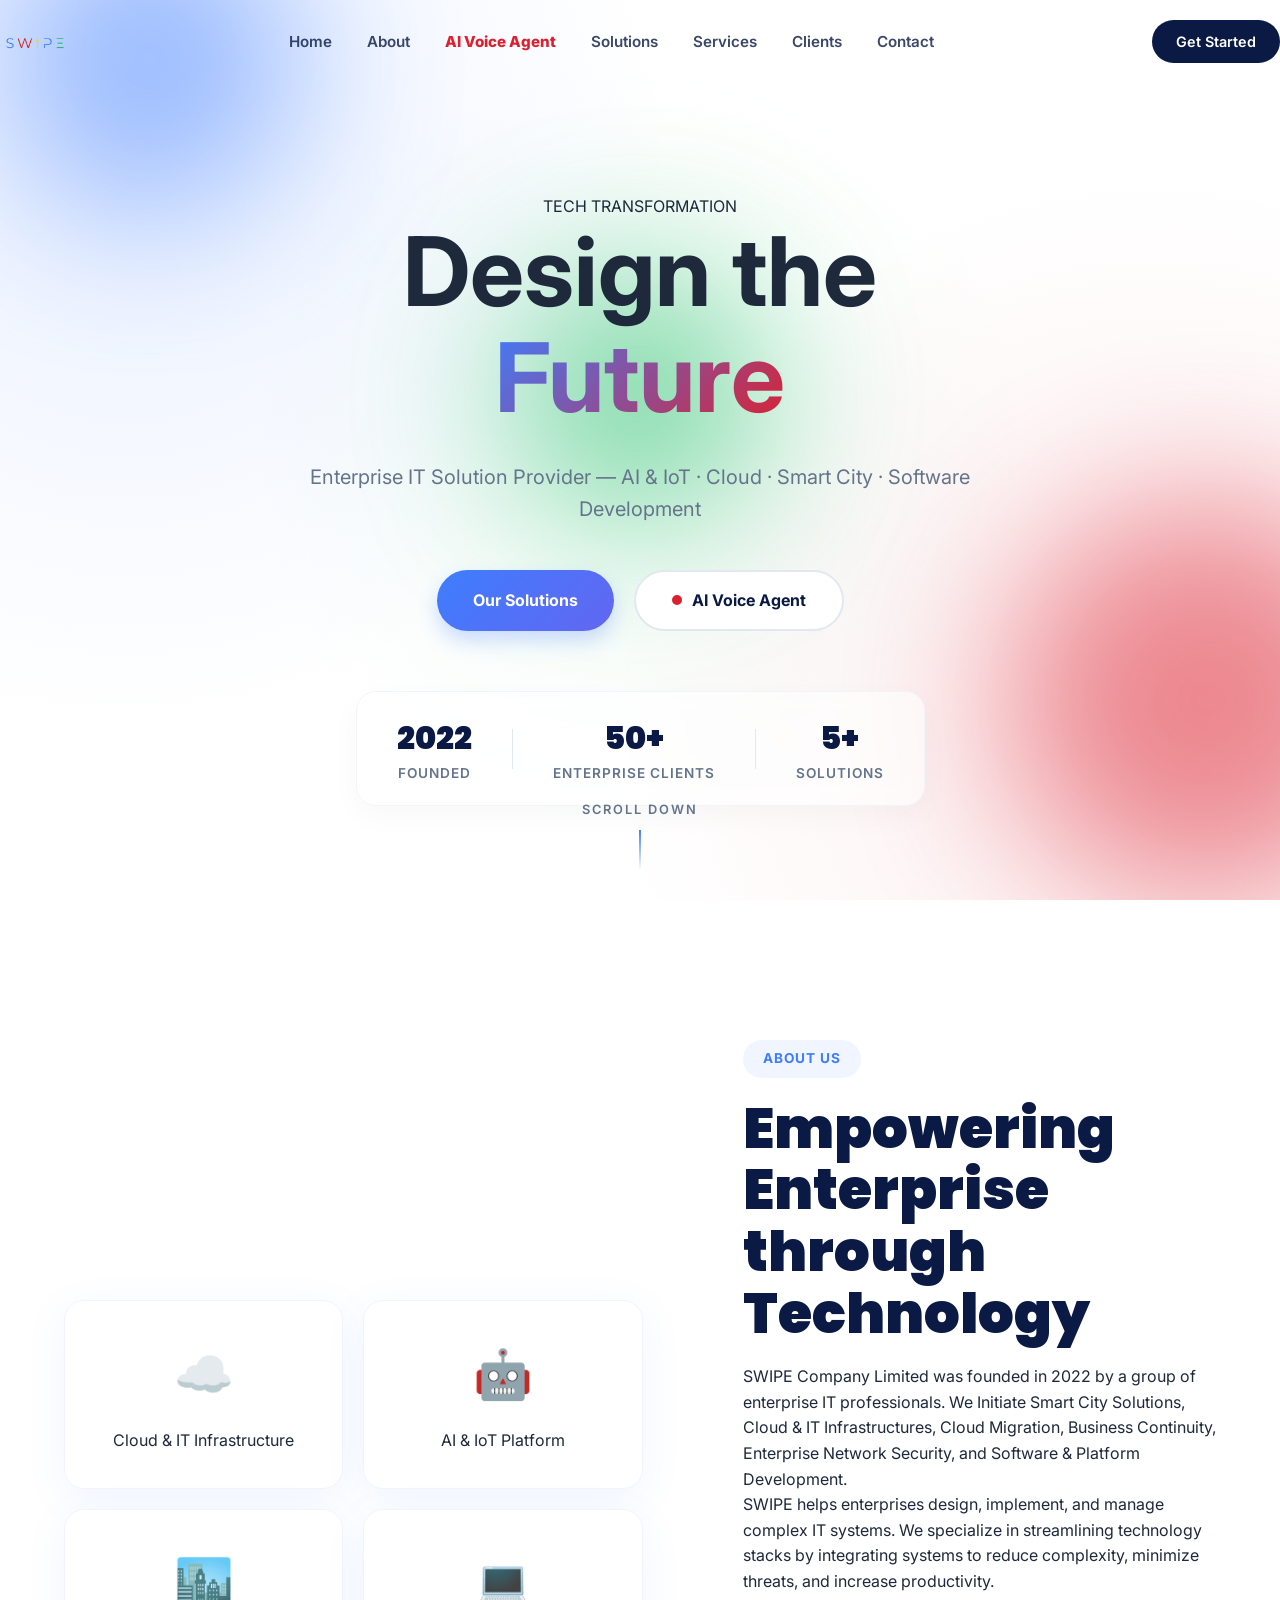
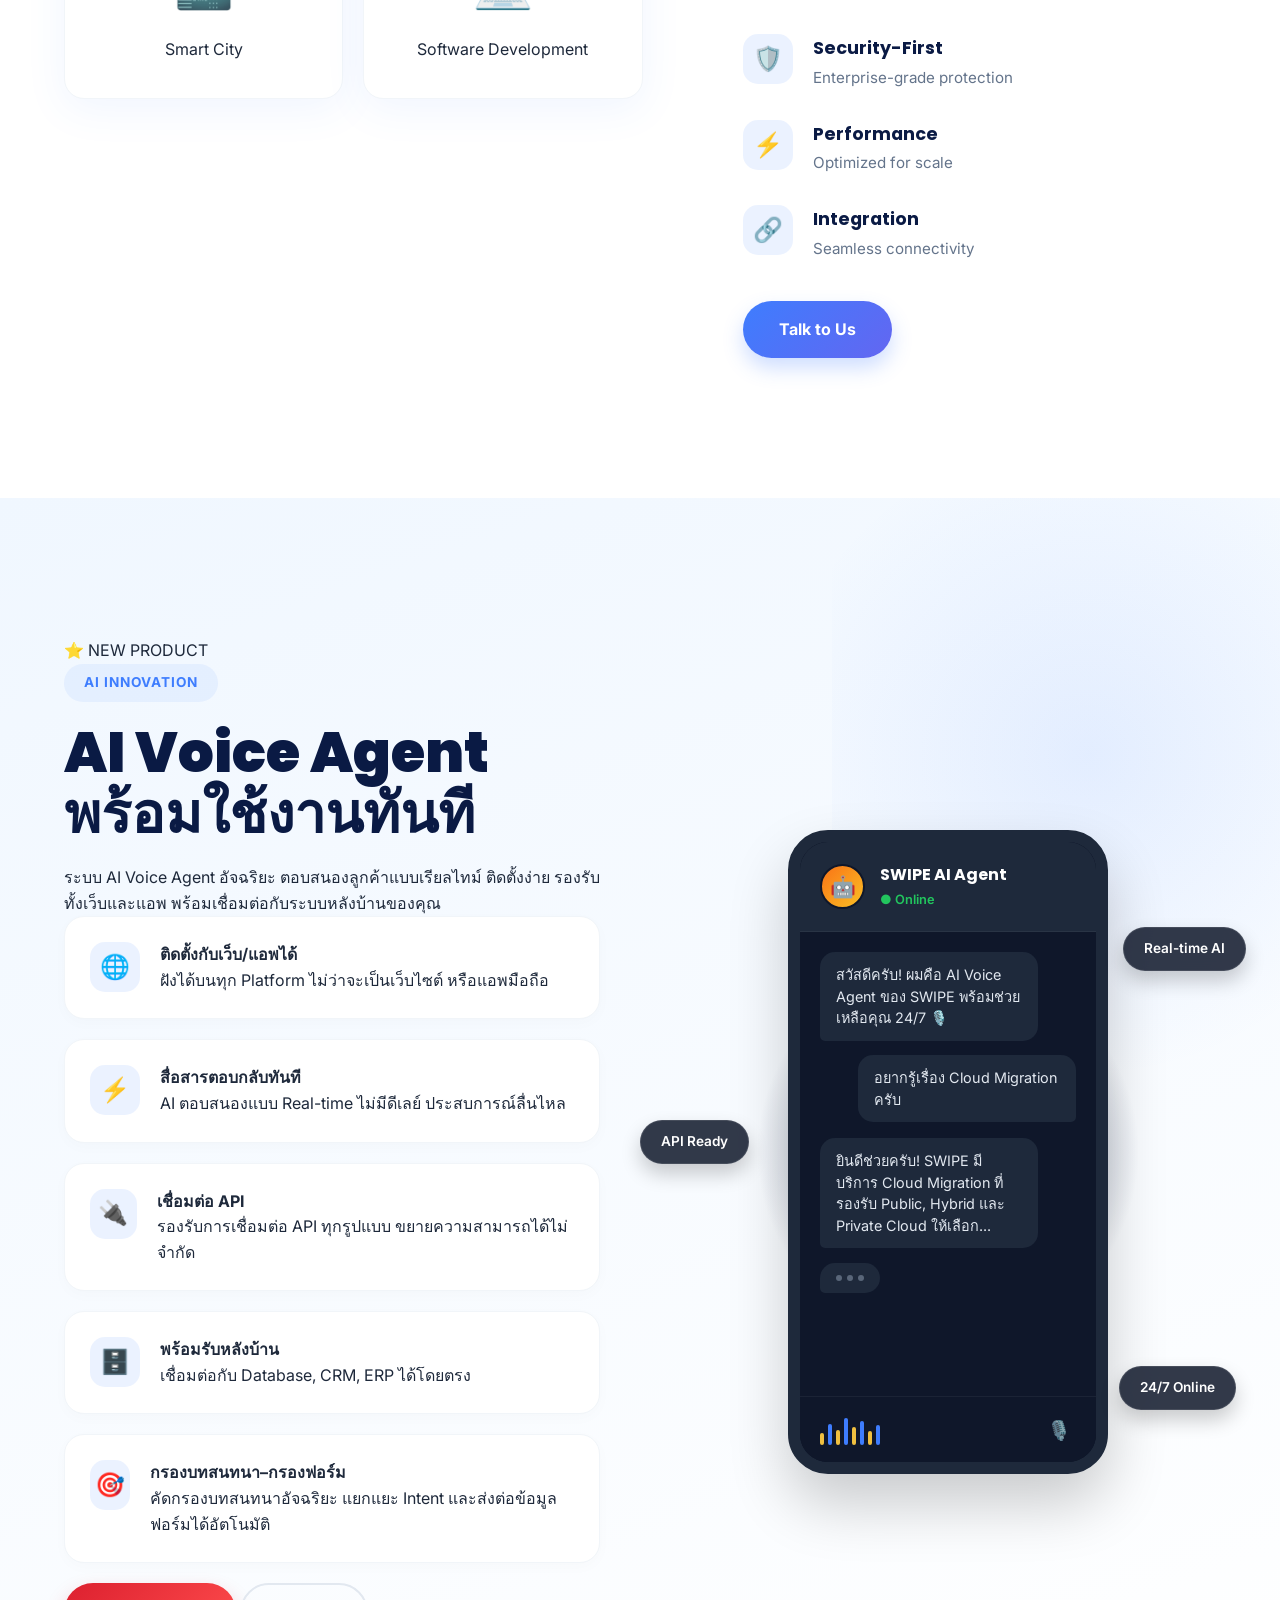
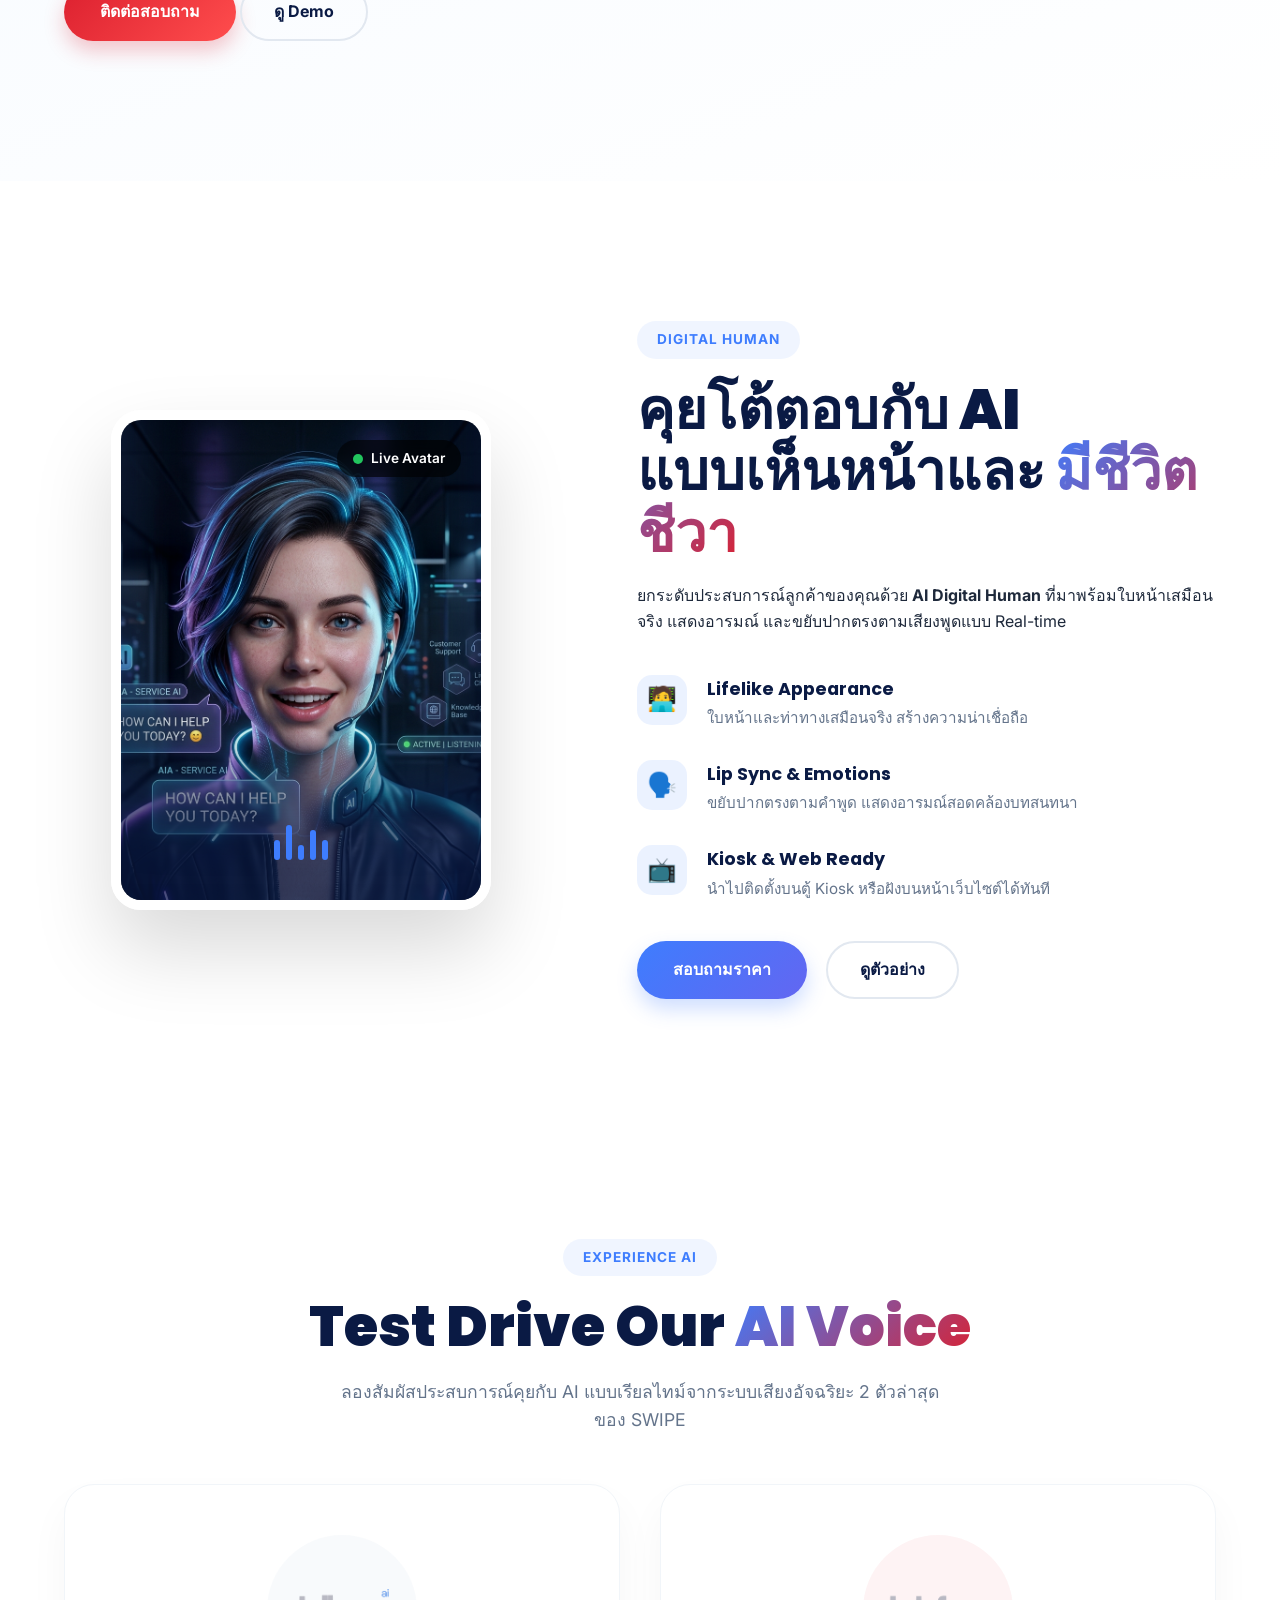
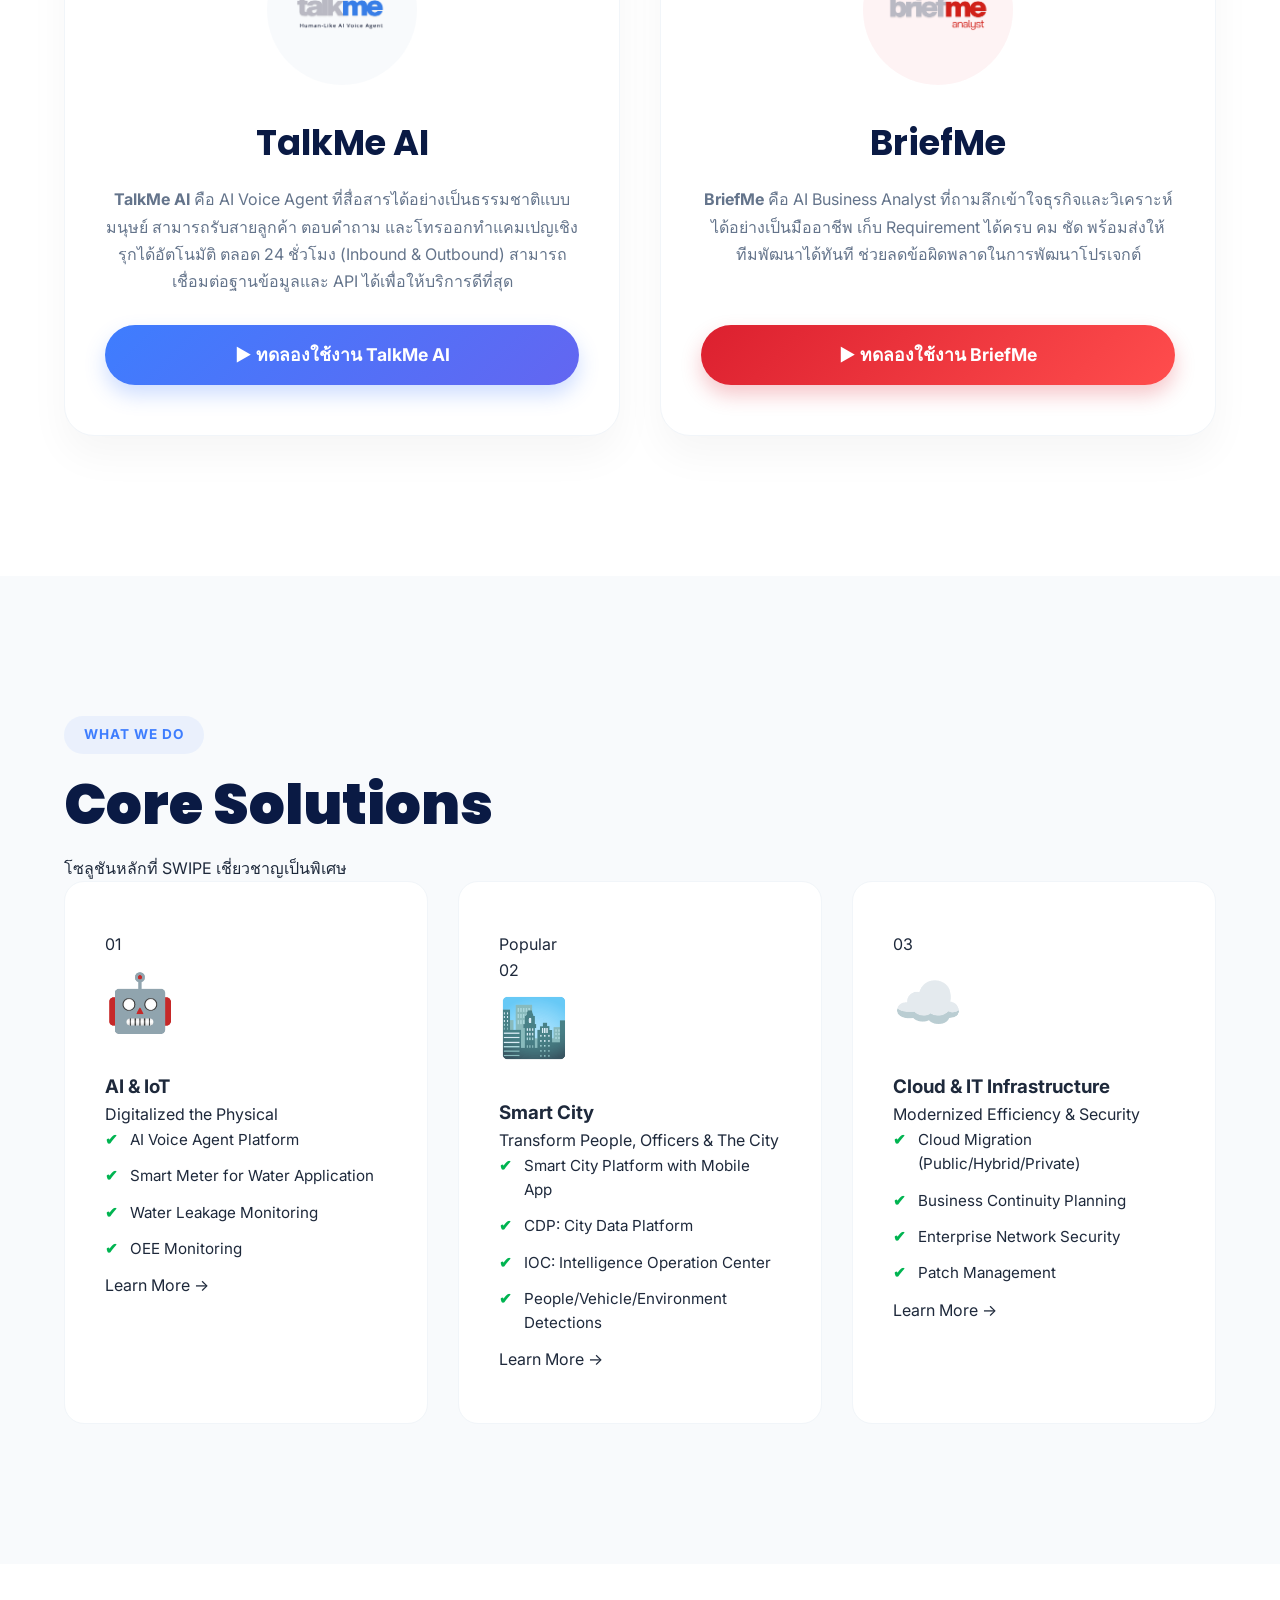
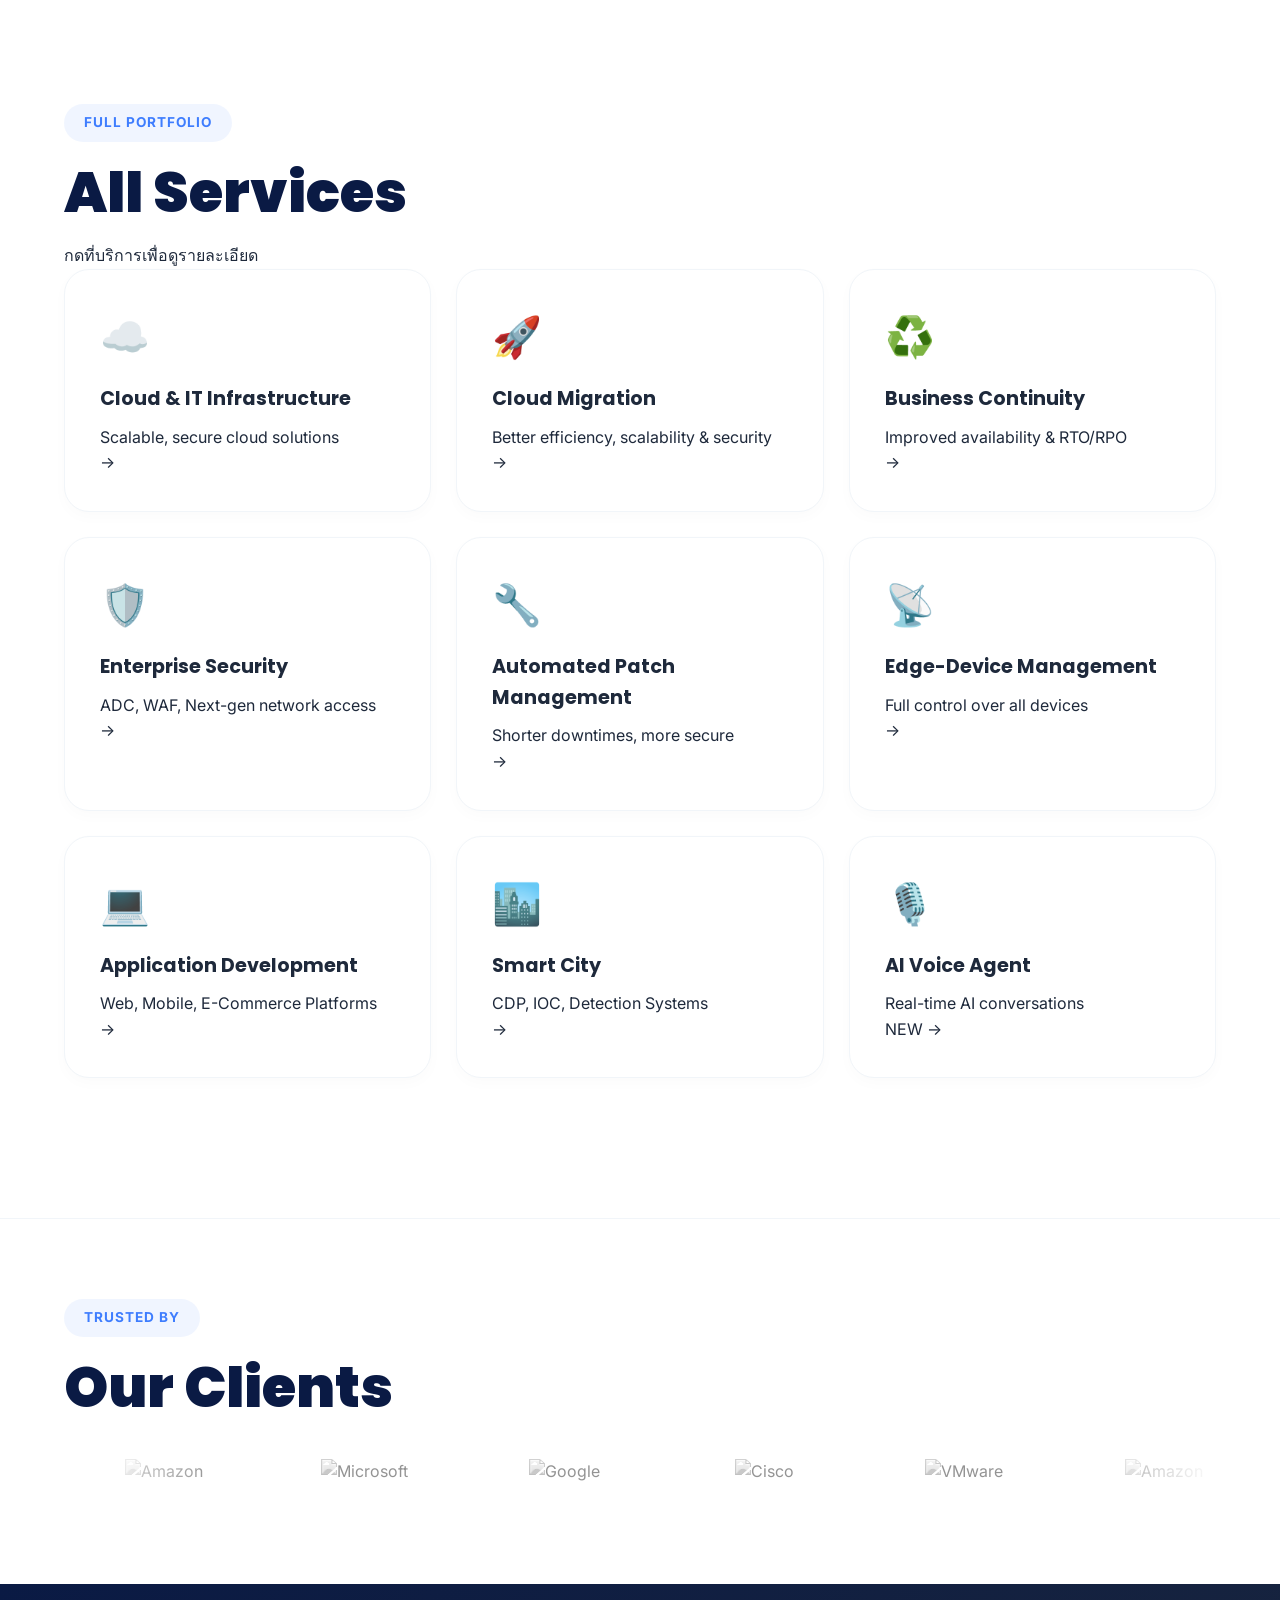
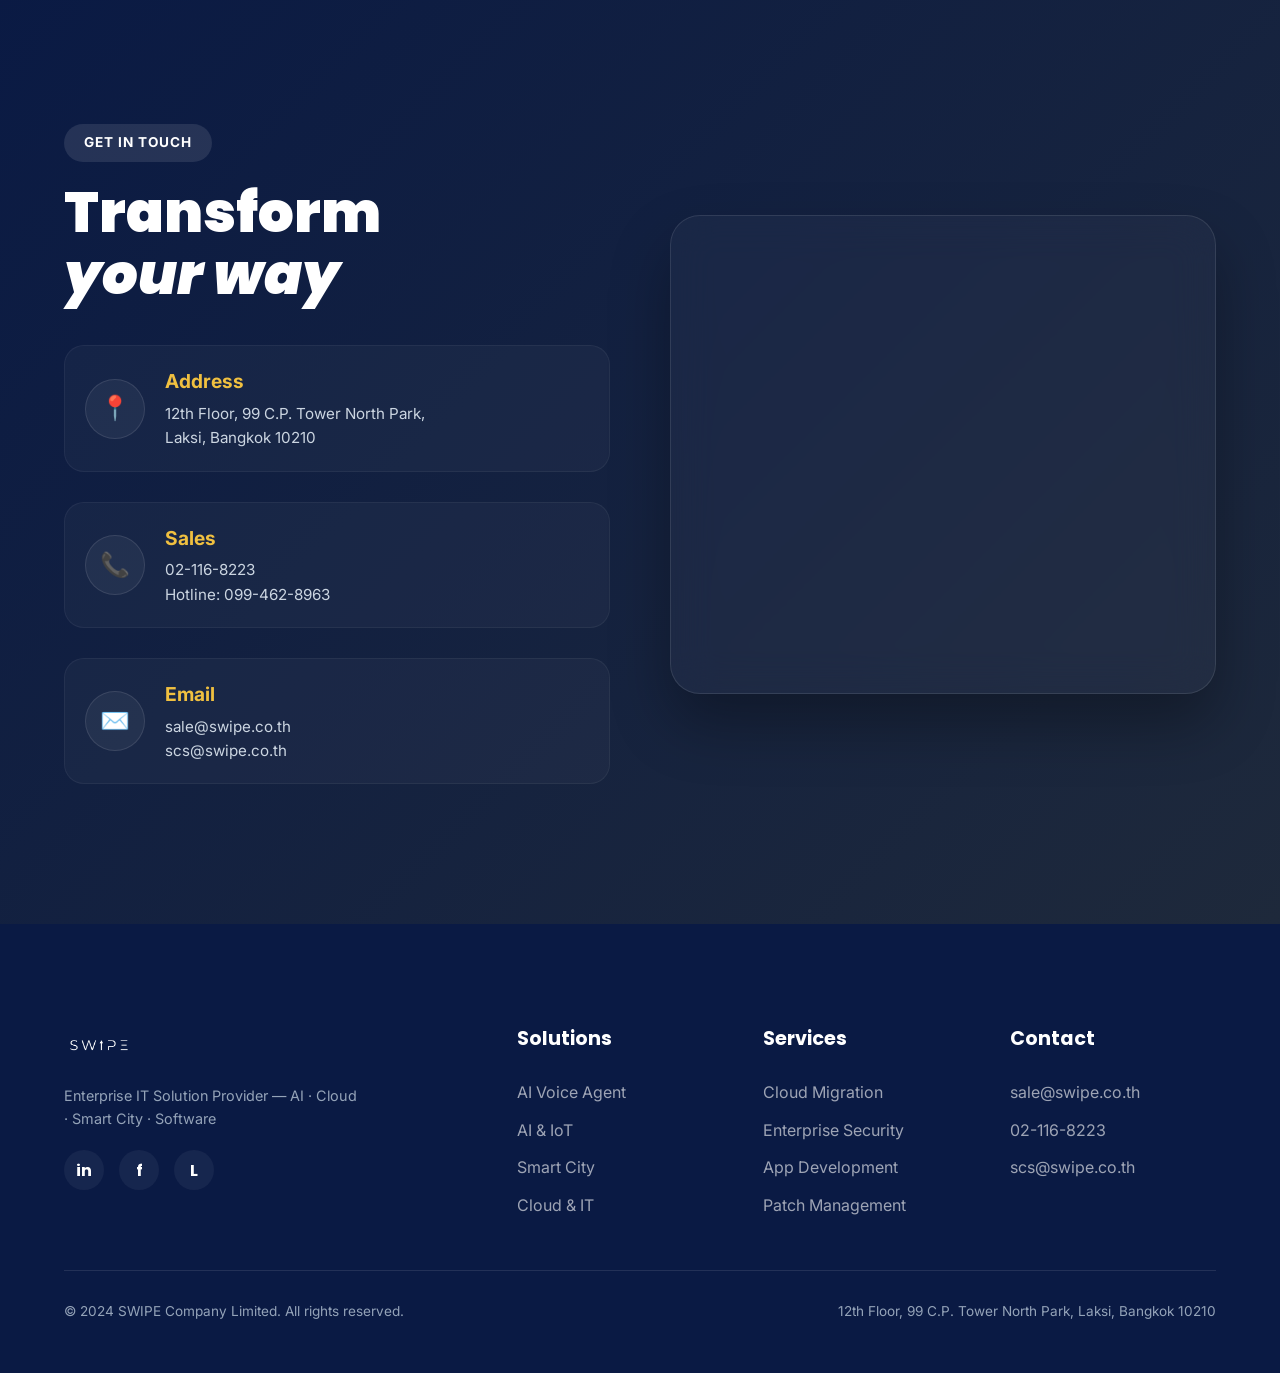
==== commit ba832e87: "Add poster" ====
--- a/index.html
+++ b/index.html
@@ -530,34 +530,16 @@
             </div>
           </div>
         </div>
-        <div class="contact-form-wrap">
-          <form class="contact-form" id="contactForm">
-            <h3>Send a Message</h3>
-            <div class="form-group">
-              <input type="text" id="fname" placeholder="Your Name" required>
-            </div>
-            <div class="form-group">
-              <input type="email" id="femail" placeholder="Email Address" required>
-            </div>
-            <div class="form-group">
-              <input type="tel" id="fphone" placeholder="Phone Number">
-            </div>
-            <div class="form-group">
-              <select id="fservice">
-                <option value="">Select Service</option>
-                <option>AI Voice Agent</option>
-                <option>Cloud & IT Infrastructure</option>
-                <option>Smart City</option>
-                <option>Application Development</option>
-                <option>Enterprise Security</option>
-                <option>Other</option>
-              </select>
-            </div>
-            <div class="form-group">
-              <textarea id="fmessage" placeholder="Your Message" rows="4"></textarea>
-            </div>
-            <button type="submit" class="btn-primary full-width">Send Message</button>
-          </form>
+        <div class="contact-form-wrap" style="padding: 10px;">
+          <iframe 
+            src="https://maps.google.com/maps?q=SWIPE%20Company%20Limited,%2099%20C.P.%20Tower%20North%20Park,%20Bangkok&t=&z=15&ie=UTF8&iwloc=&output=embed" 
+            width="100%" 
+            height="100%" 
+            style="border:0; border-radius: 20px; min-height: 450px;" 
+            allowfullscreen="" 
+            loading="lazy" 
+            referrerpolicy="no-referrer-when-downgrade">
+          </iframe>
         </div>
       </div>
     </div>
--- a/style.css
+++ b/style.css
@@ -466,7 +466,7 @@
   
   /* Grids and Cards */
   .solutions-grid, .services-grid { grid-template-columns: repeat(2, 1fr); gap: 15px; }
-  .demo-cards-wrapper, .demo-landing-grid { grid-template-columns: 1fr; gap: 40px; }
+  .demo-cards-wrapper, .demo-landing-grid, .brochures-grid { grid-template-columns: 1fr; gap: 40px; }
   .service-box, .solution-card, .about-card, .demo-card { padding: 20px 15px; }
   
   /* Hero fixes */
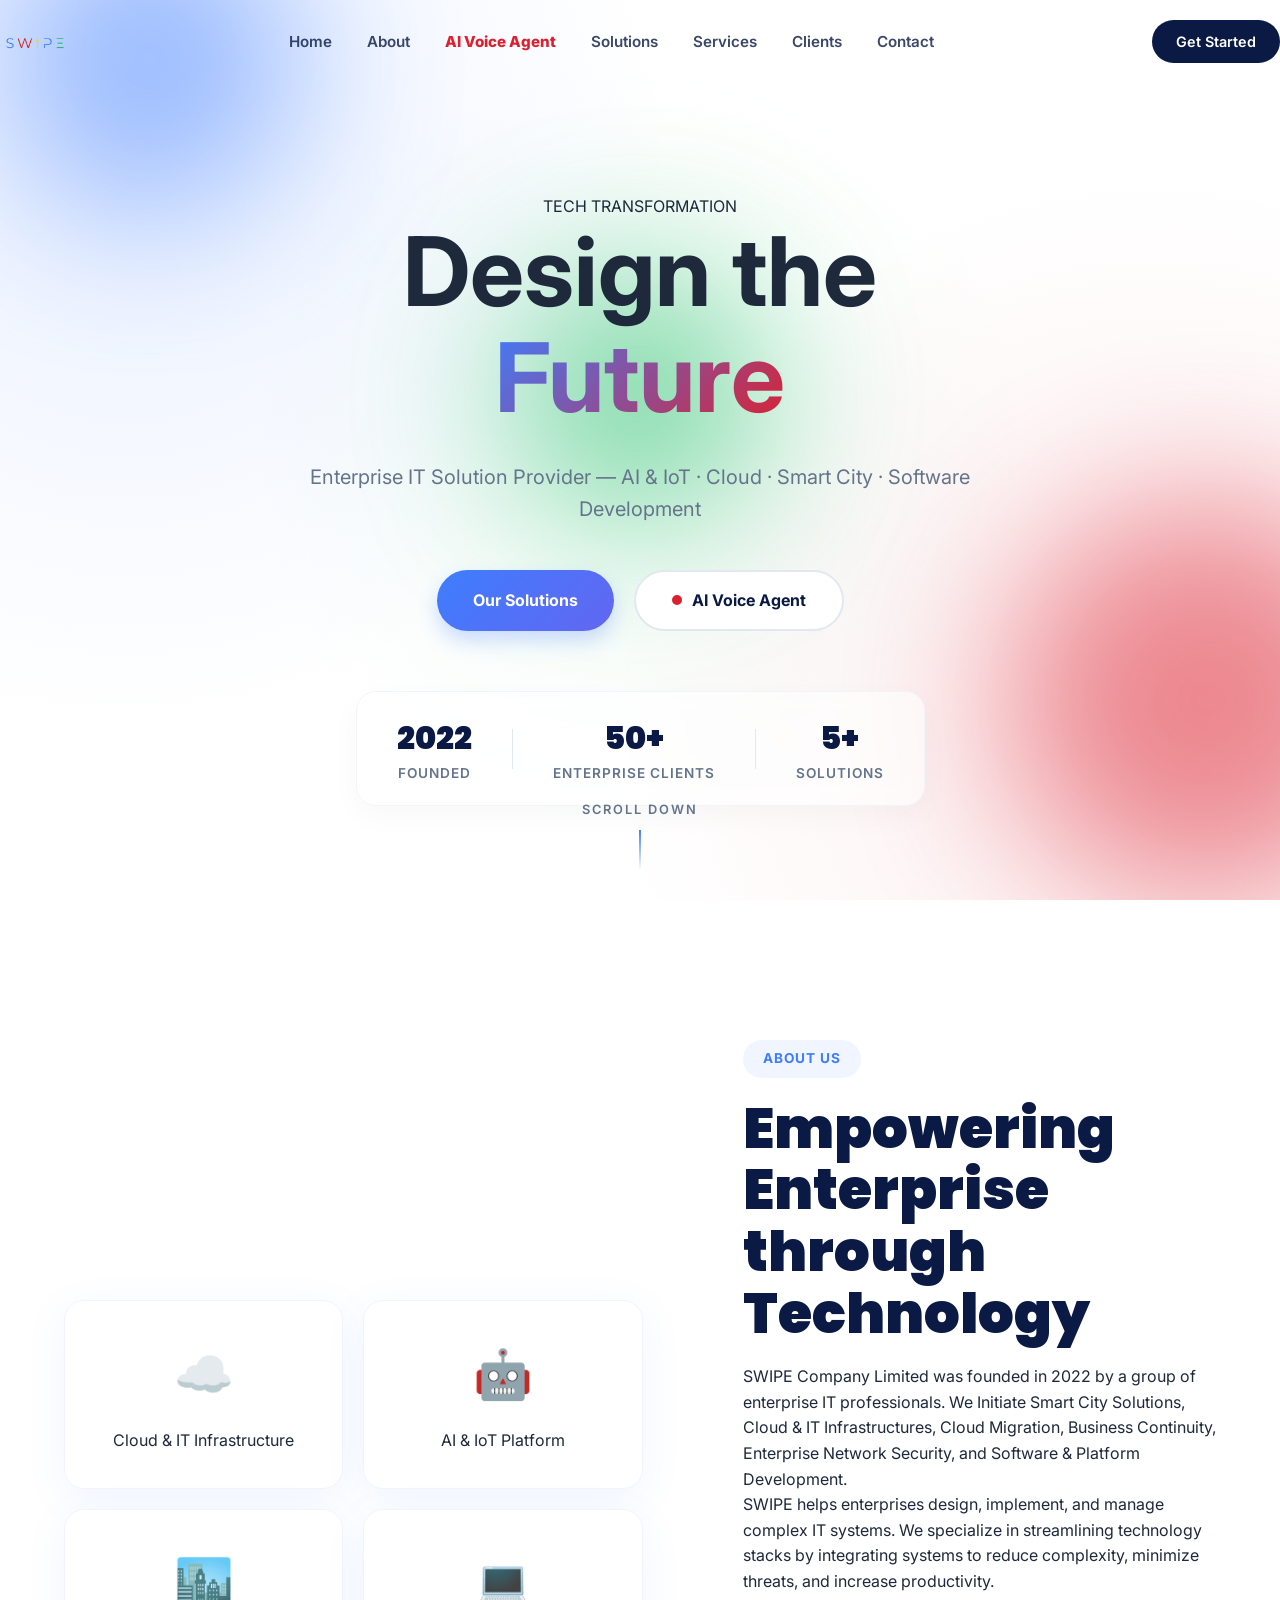
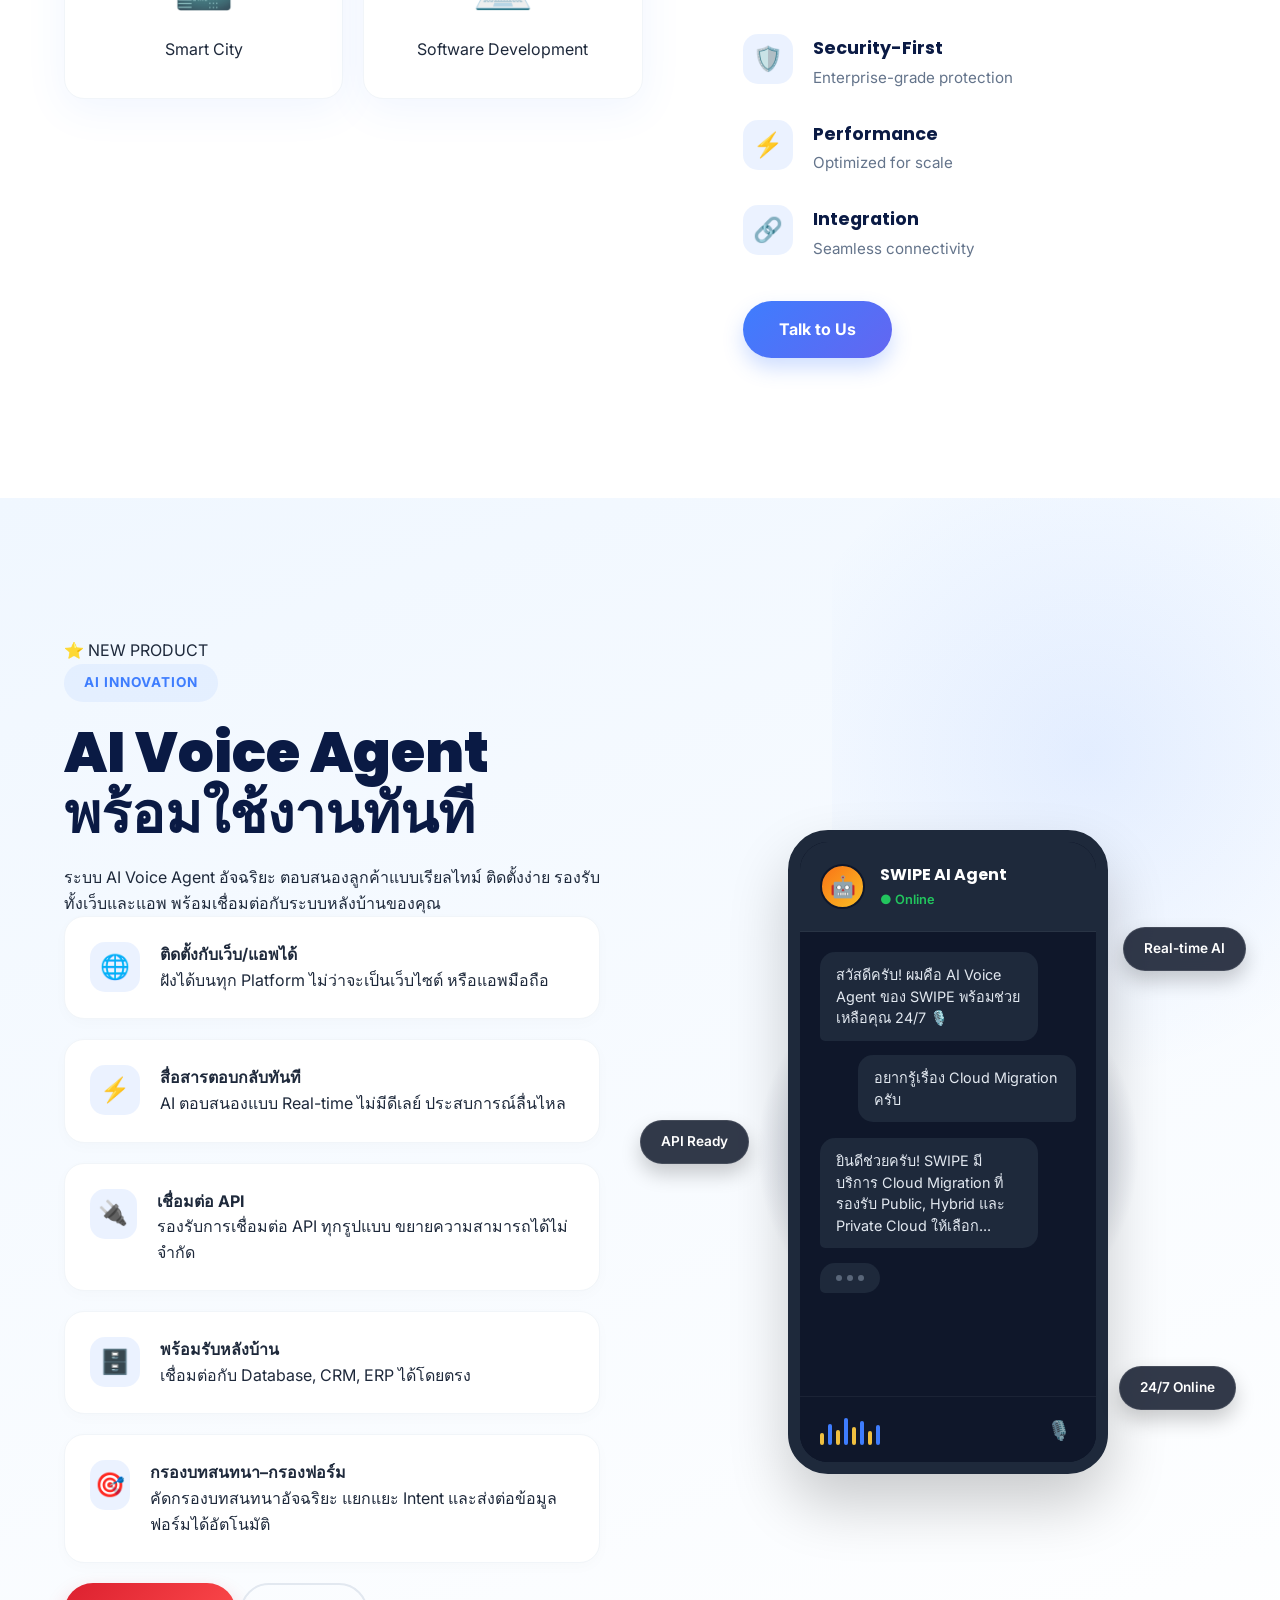
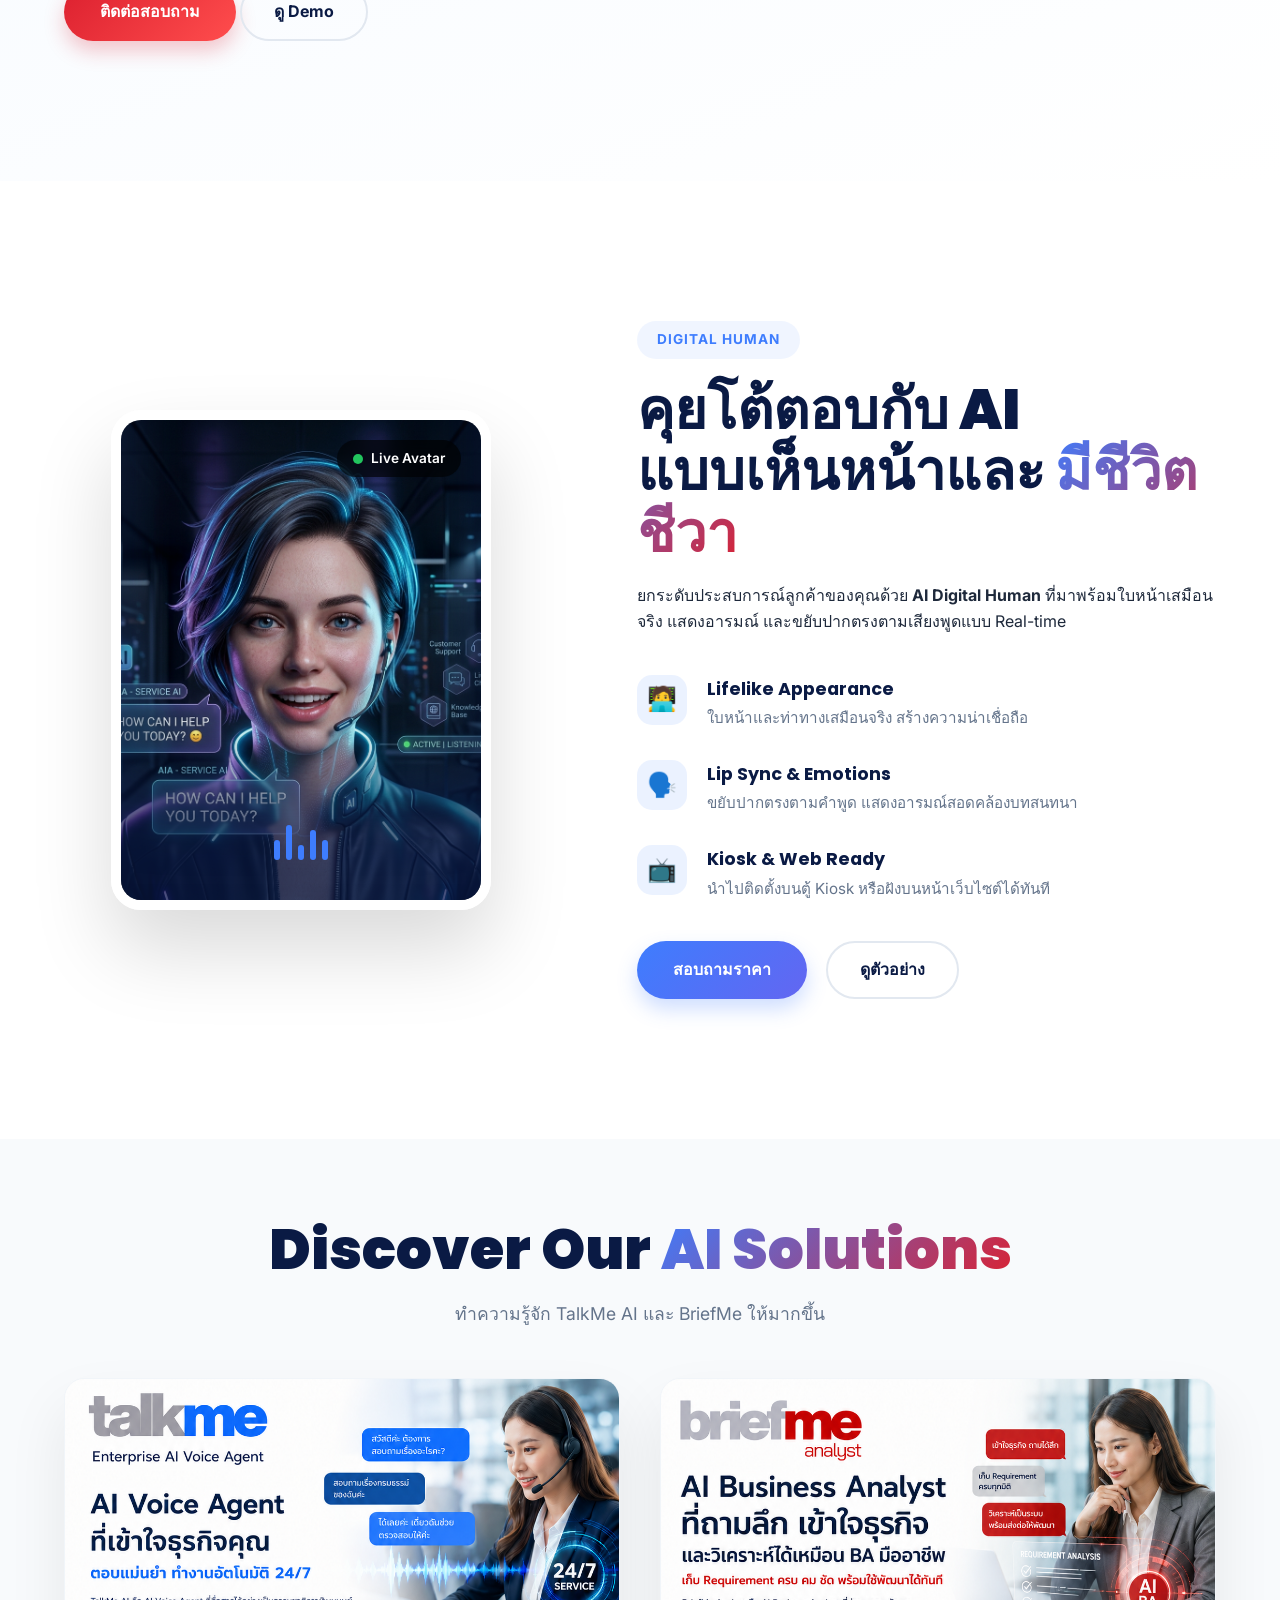
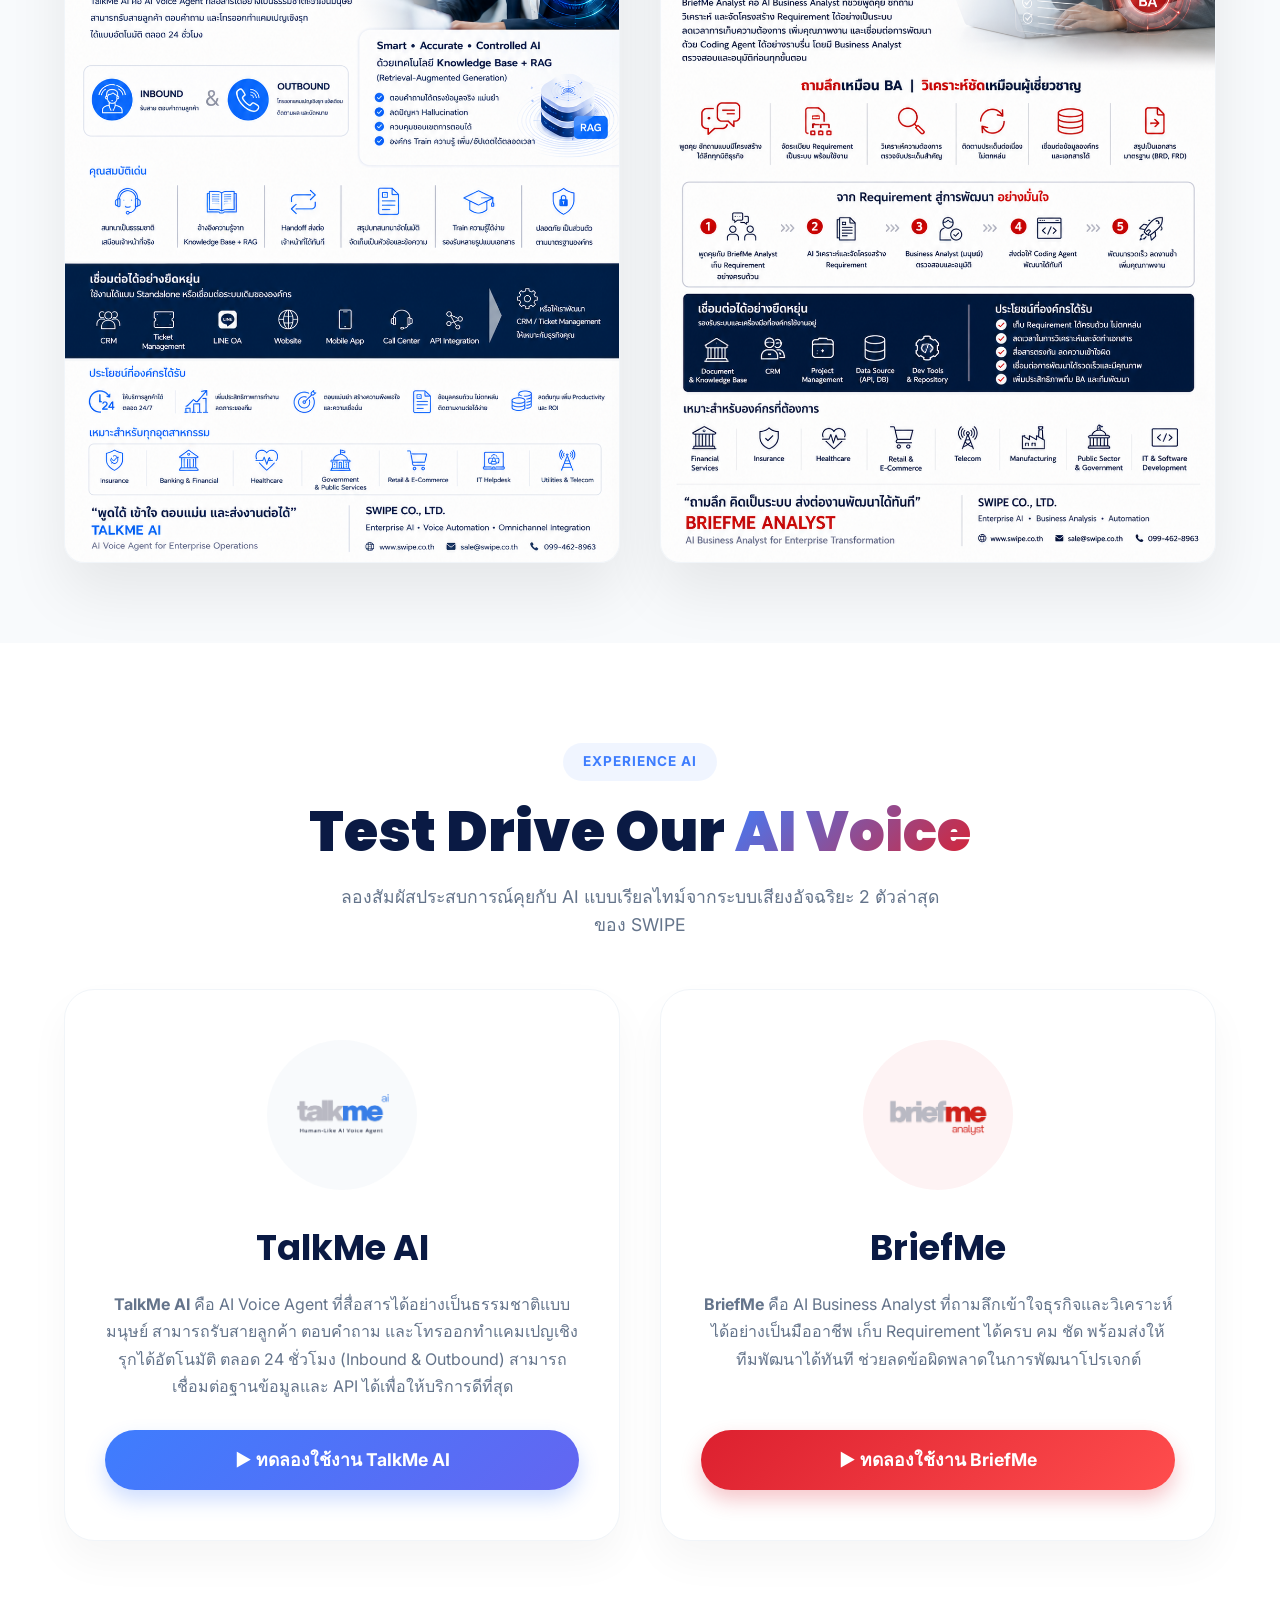
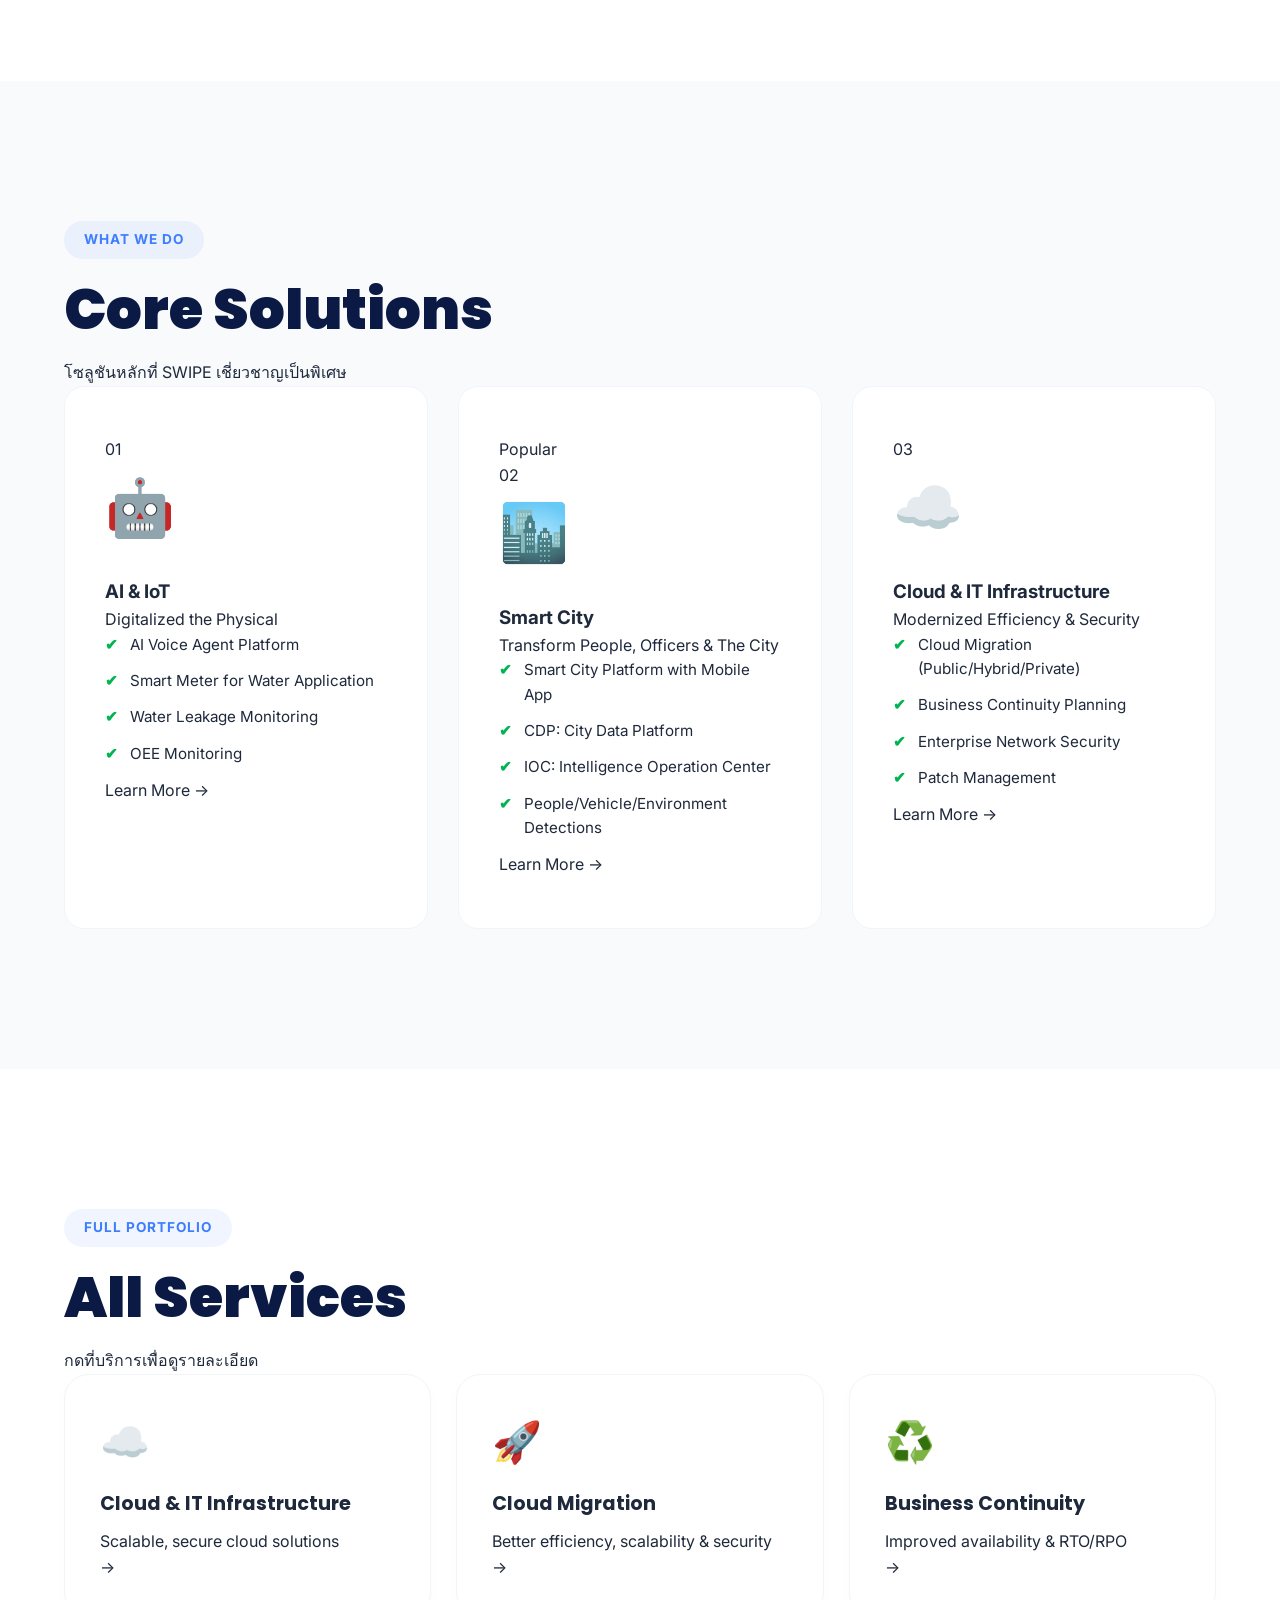
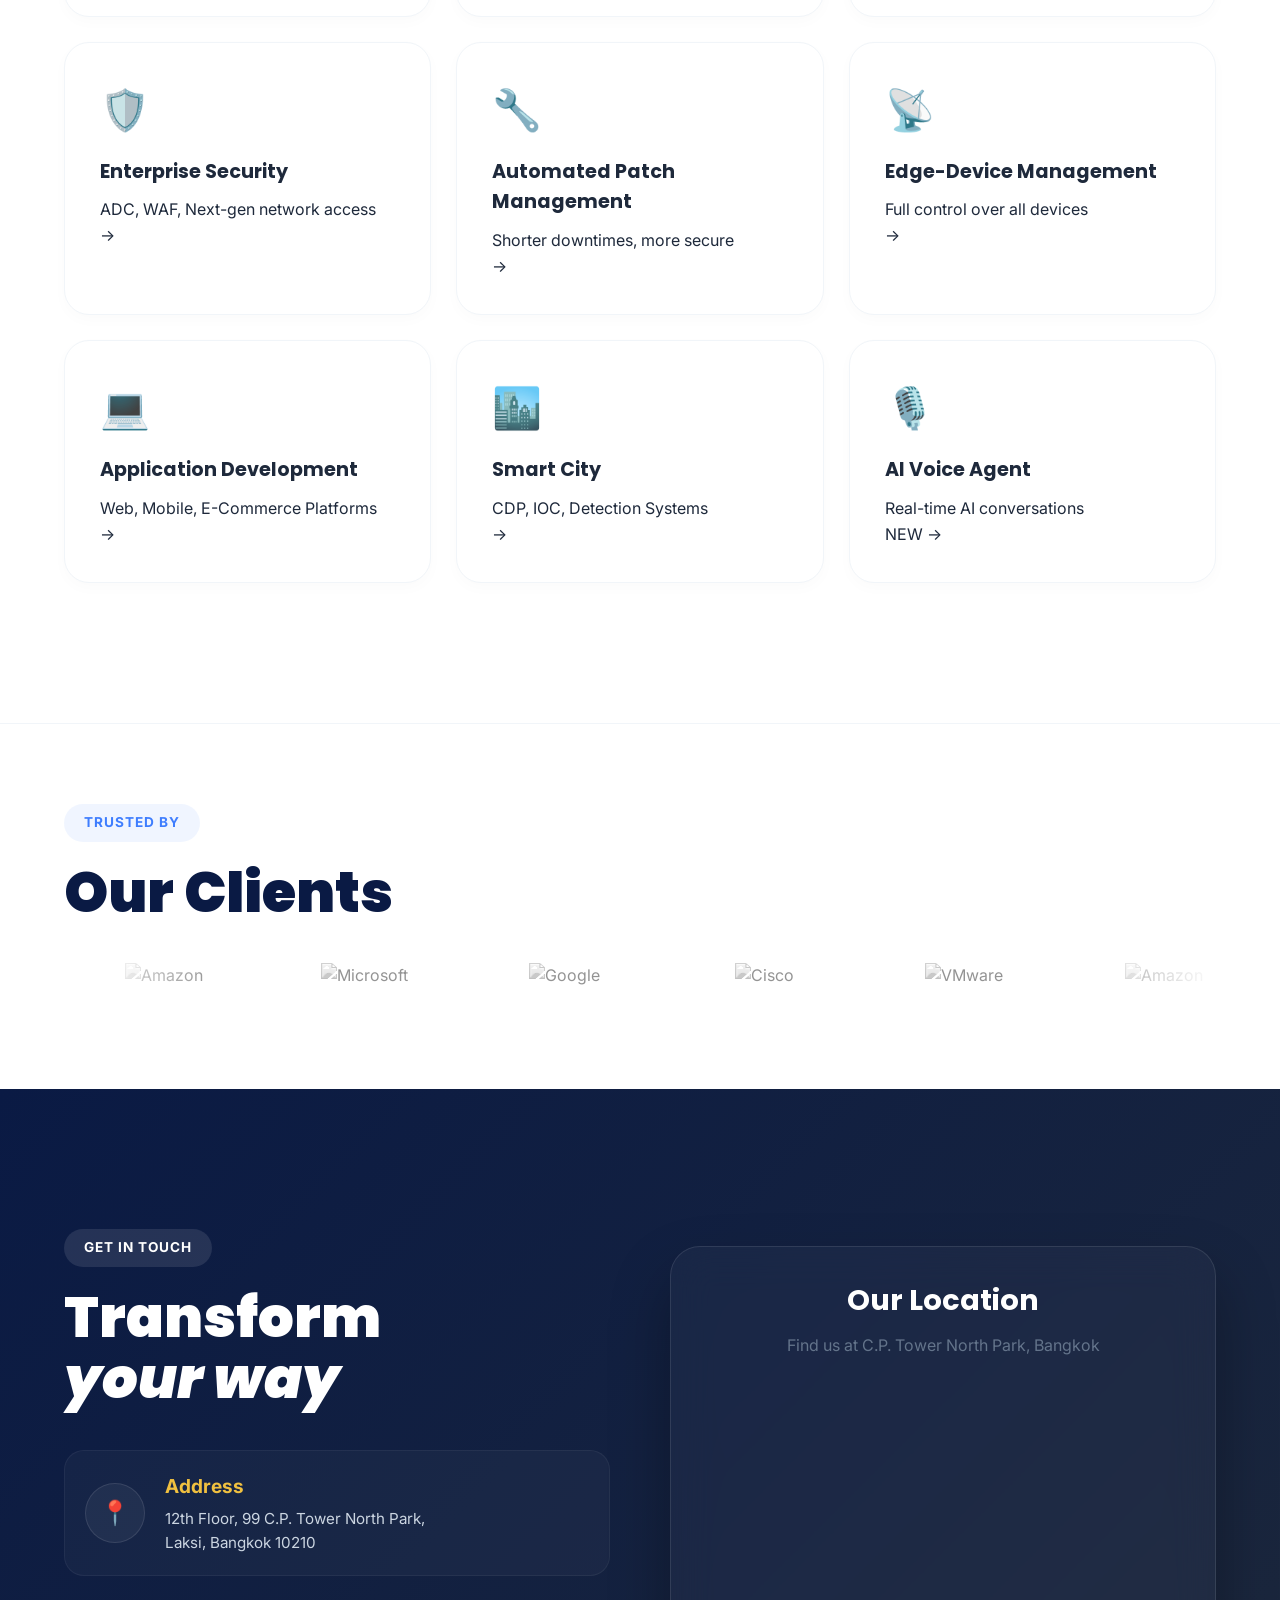
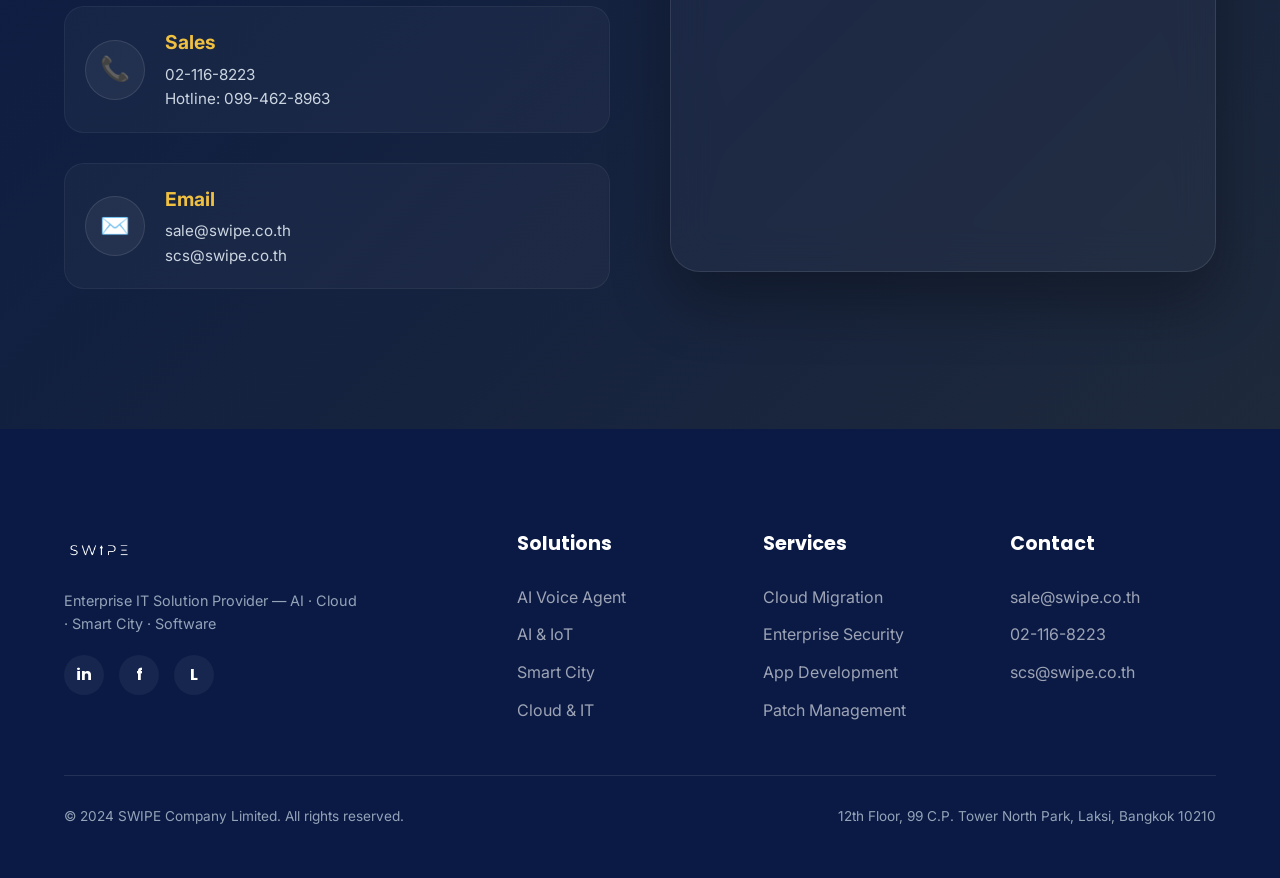
==== commit 60e9acec: "Update index.html" ====
--- a/index.html
+++ b/index.html
@@ -292,6 +292,24 @@
     </div>
   </section>
 
+  <!-- ===== BROCHURES ===== -->
+  <section class="demo-brochures" style="padding: 80px 0; background: #f8fafc;">
+    <div class="container">
+      <div class="section-header center" style="text-align: center; margin-bottom: 50px;">
+        <h2 class="section-title">Discover Our <span class="gradient-text">AI Solutions</span></h2>
+        <p style="color: var(--gray); font-size: 1.1rem;">ทำความรู้จัก TalkMe AI และ BriefMe ให้มากขึ้น</p>
+      </div>
+      <div class="brochures-grid" style="display: grid; grid-template-columns: 1fr 1fr; gap: 40px; align-items: start;">
+        <div class="brochure-item" style="border-radius: 20px; overflow: hidden; box-shadow: 0 30px 60px rgba(0,0,0,0.08); border: 1px solid #f1f5f9;">
+          <a href="demo.html"><img src="talkme.png" alt="TalkMe AI Brochure" style="width: 100%; height: auto; display: block;"></a>
+        </div>
+        <div class="brochure-item" style="border-radius: 20px; overflow: hidden; box-shadow: 0 30px 60px rgba(0,0,0,0.08); border: 1px solid #f1f5f9;">
+          <a href="demo.html"><img src="briefme.png" alt="BriefMe Brochure" style="width: 100%; height: auto; display: block;"></a>
+        </div>
+      </div>
+    </div>
+  </section>
+
   <!-- ===== AI VOICE DEMOS ===== -->
   <section class="demo-cards-section" id="demo">
     <div class="container">
@@ -530,7 +548,9 @@
             </div>
           </div>
         </div>
-        <div class="contact-form-wrap" style="padding: 10px;">
+        <div class="contact-form-wrap" style="padding: 30px; text-align: center;">
+          <h3 style="font-size: 1.8rem; margin-bottom: 10px; font-family: var(--font2); color: var(--white);">Our Location</h3>
+          <p style="color: var(--gray); margin-bottom: 25px;">Find us at C.P. Tower North Park, Bangkok</p>
           <iframe 
             src="https://maps.google.com/maps?q=SWIPE%20Company%20Limited,%2099%20C.P.%20Tower%20North%20Park,%20Bangkok&t=&z=15&ie=UTF8&iwloc=&output=embed" 
             width="100%" 
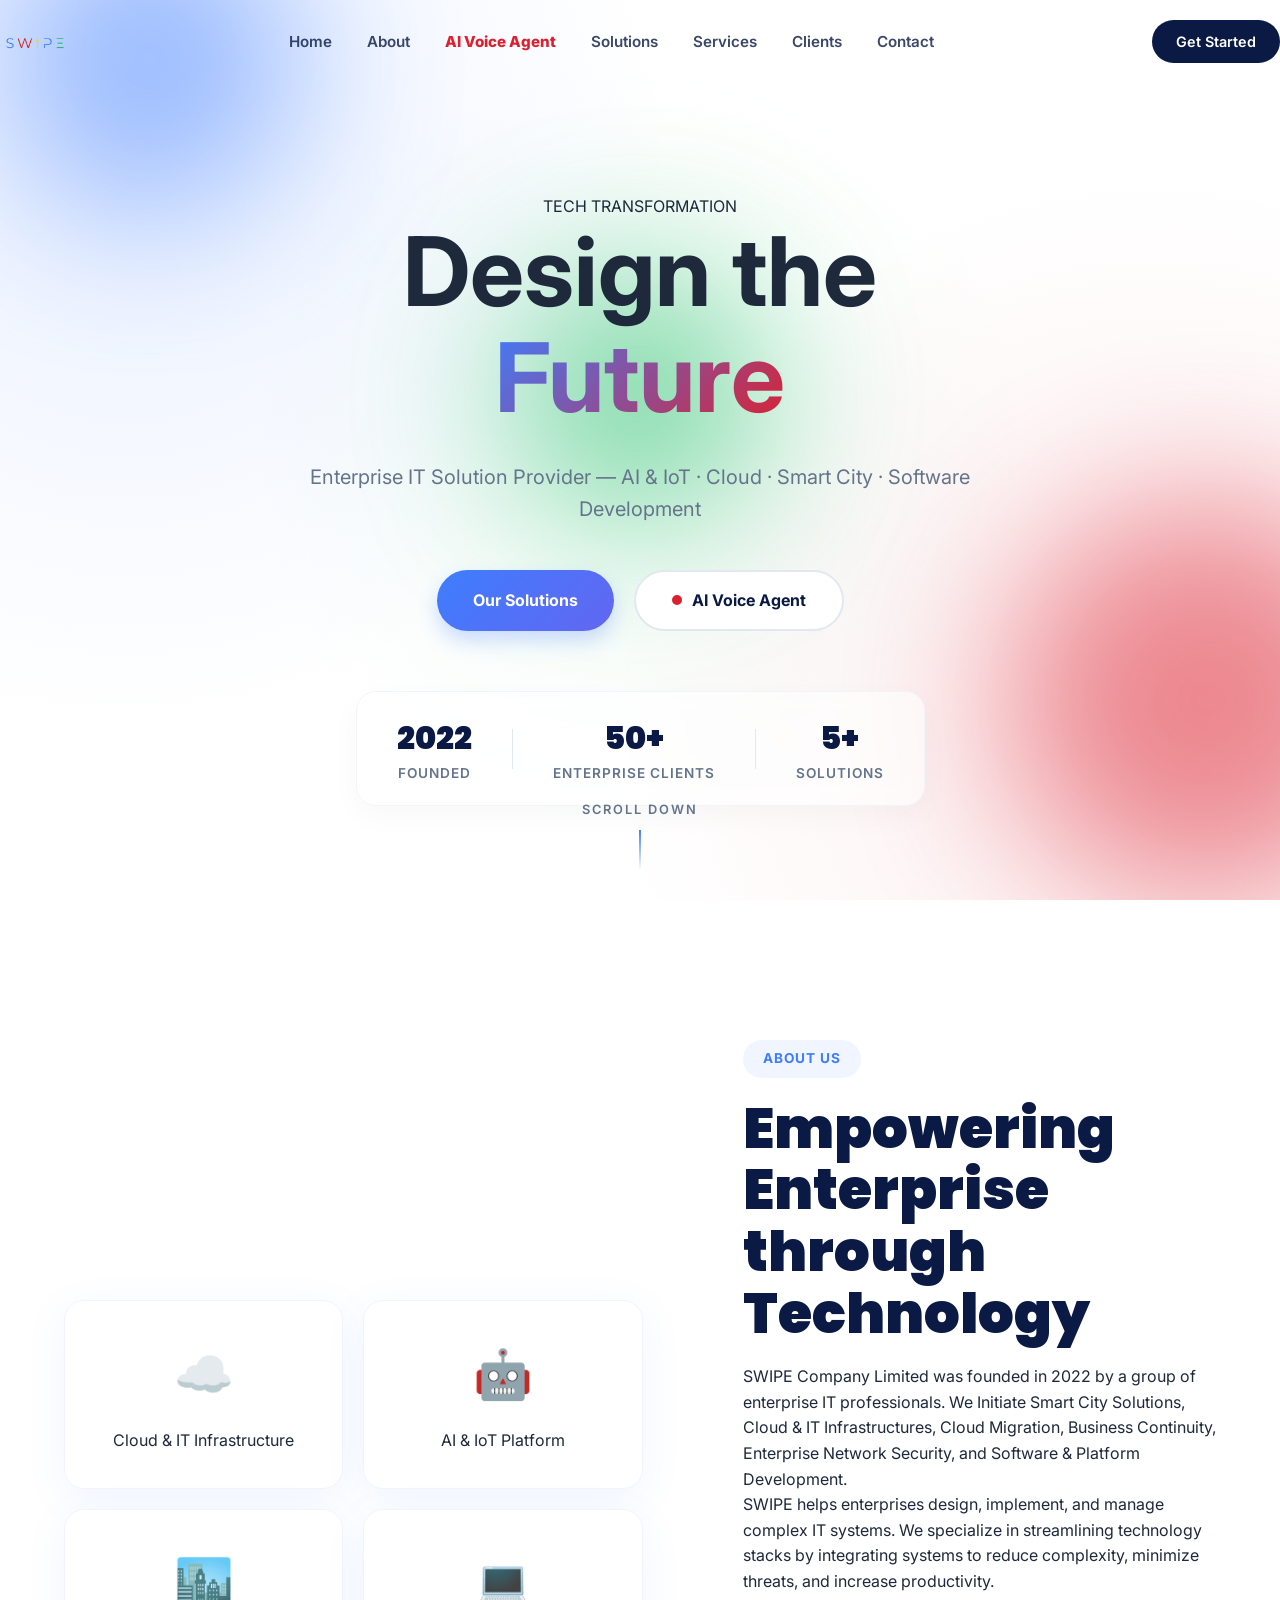
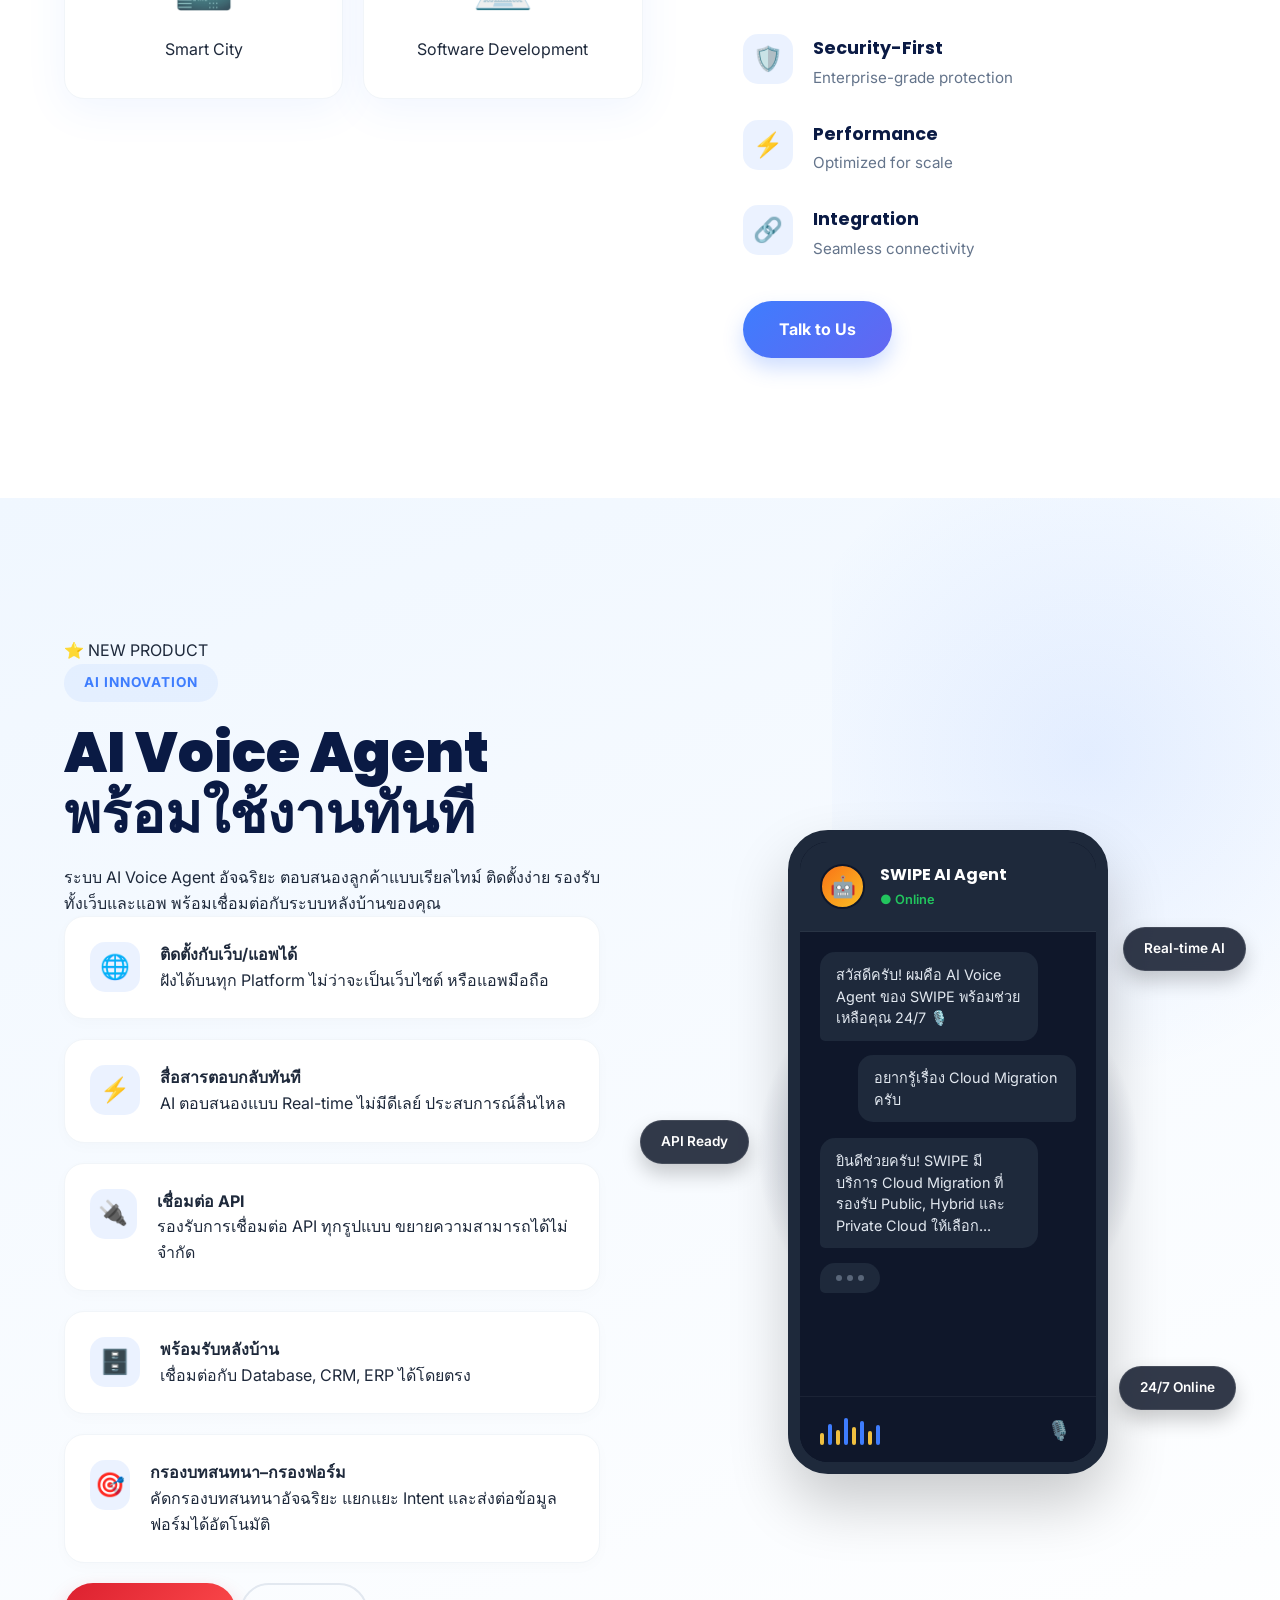
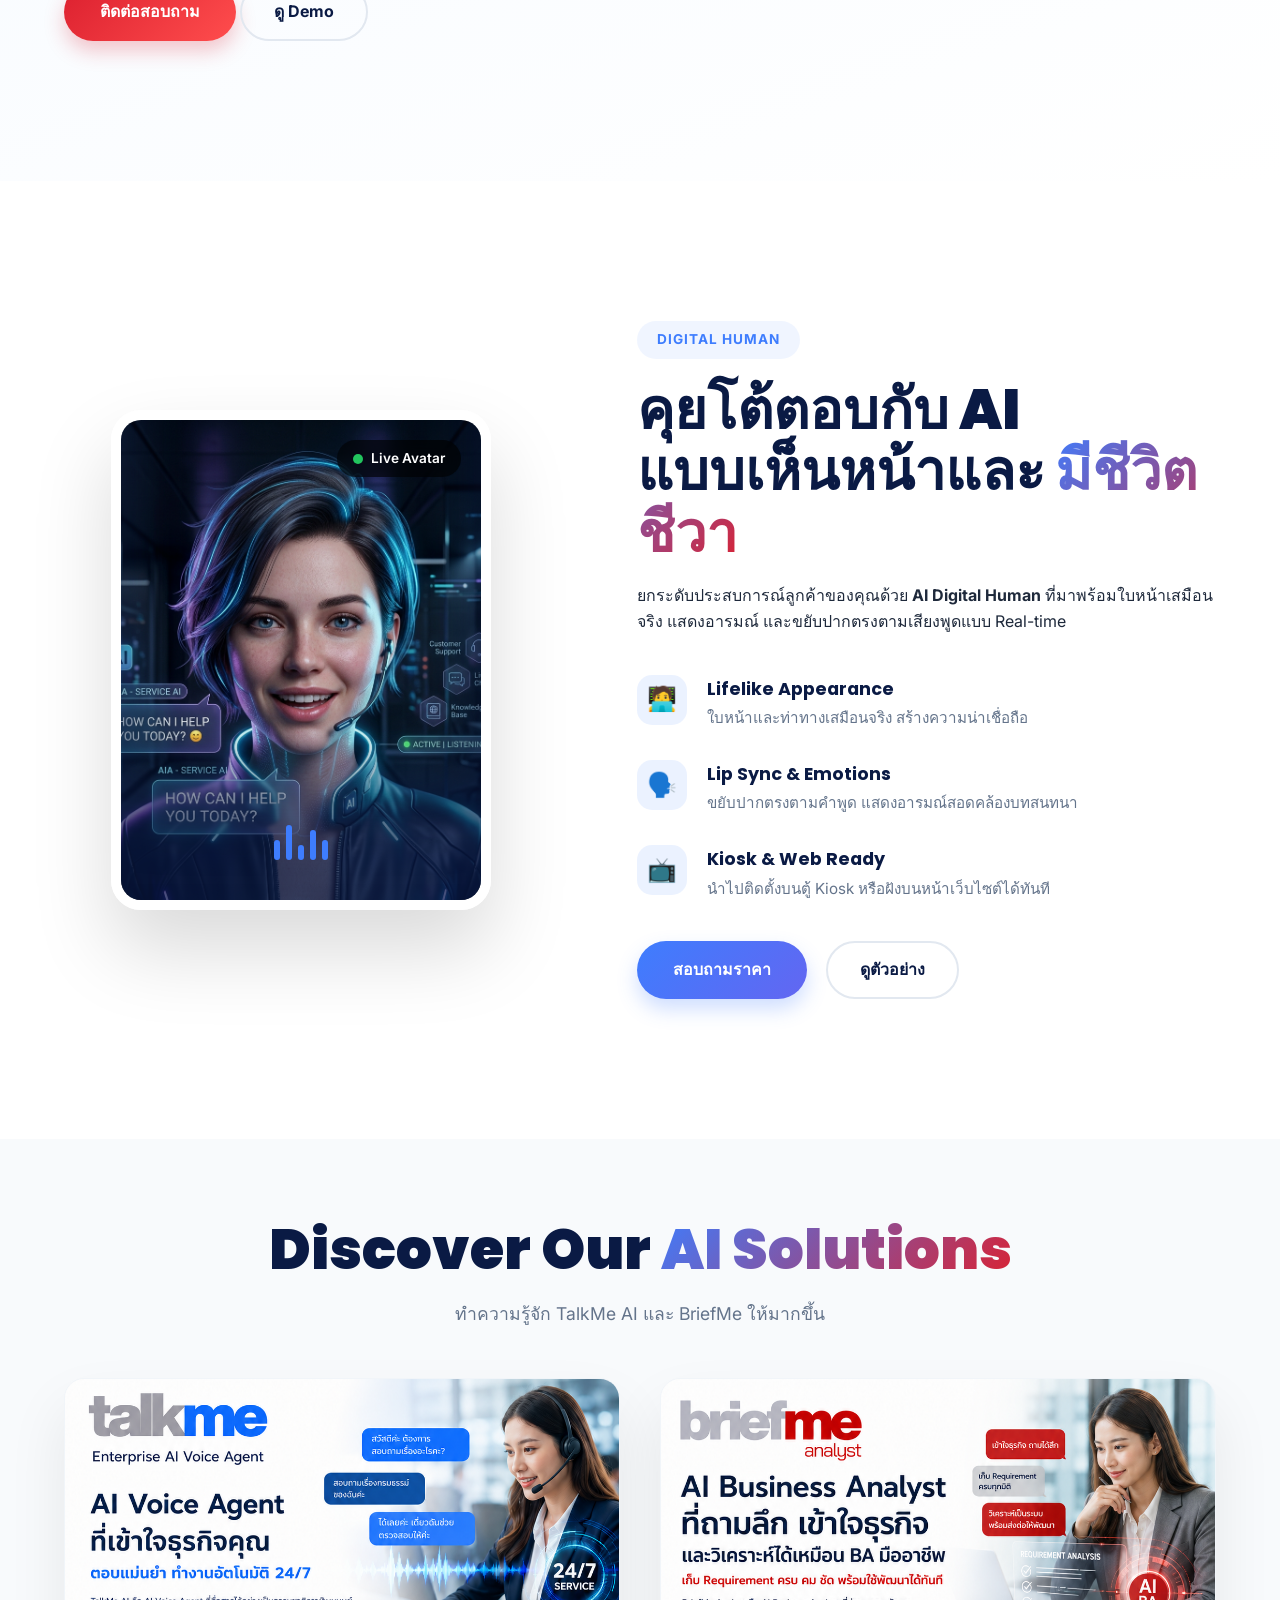
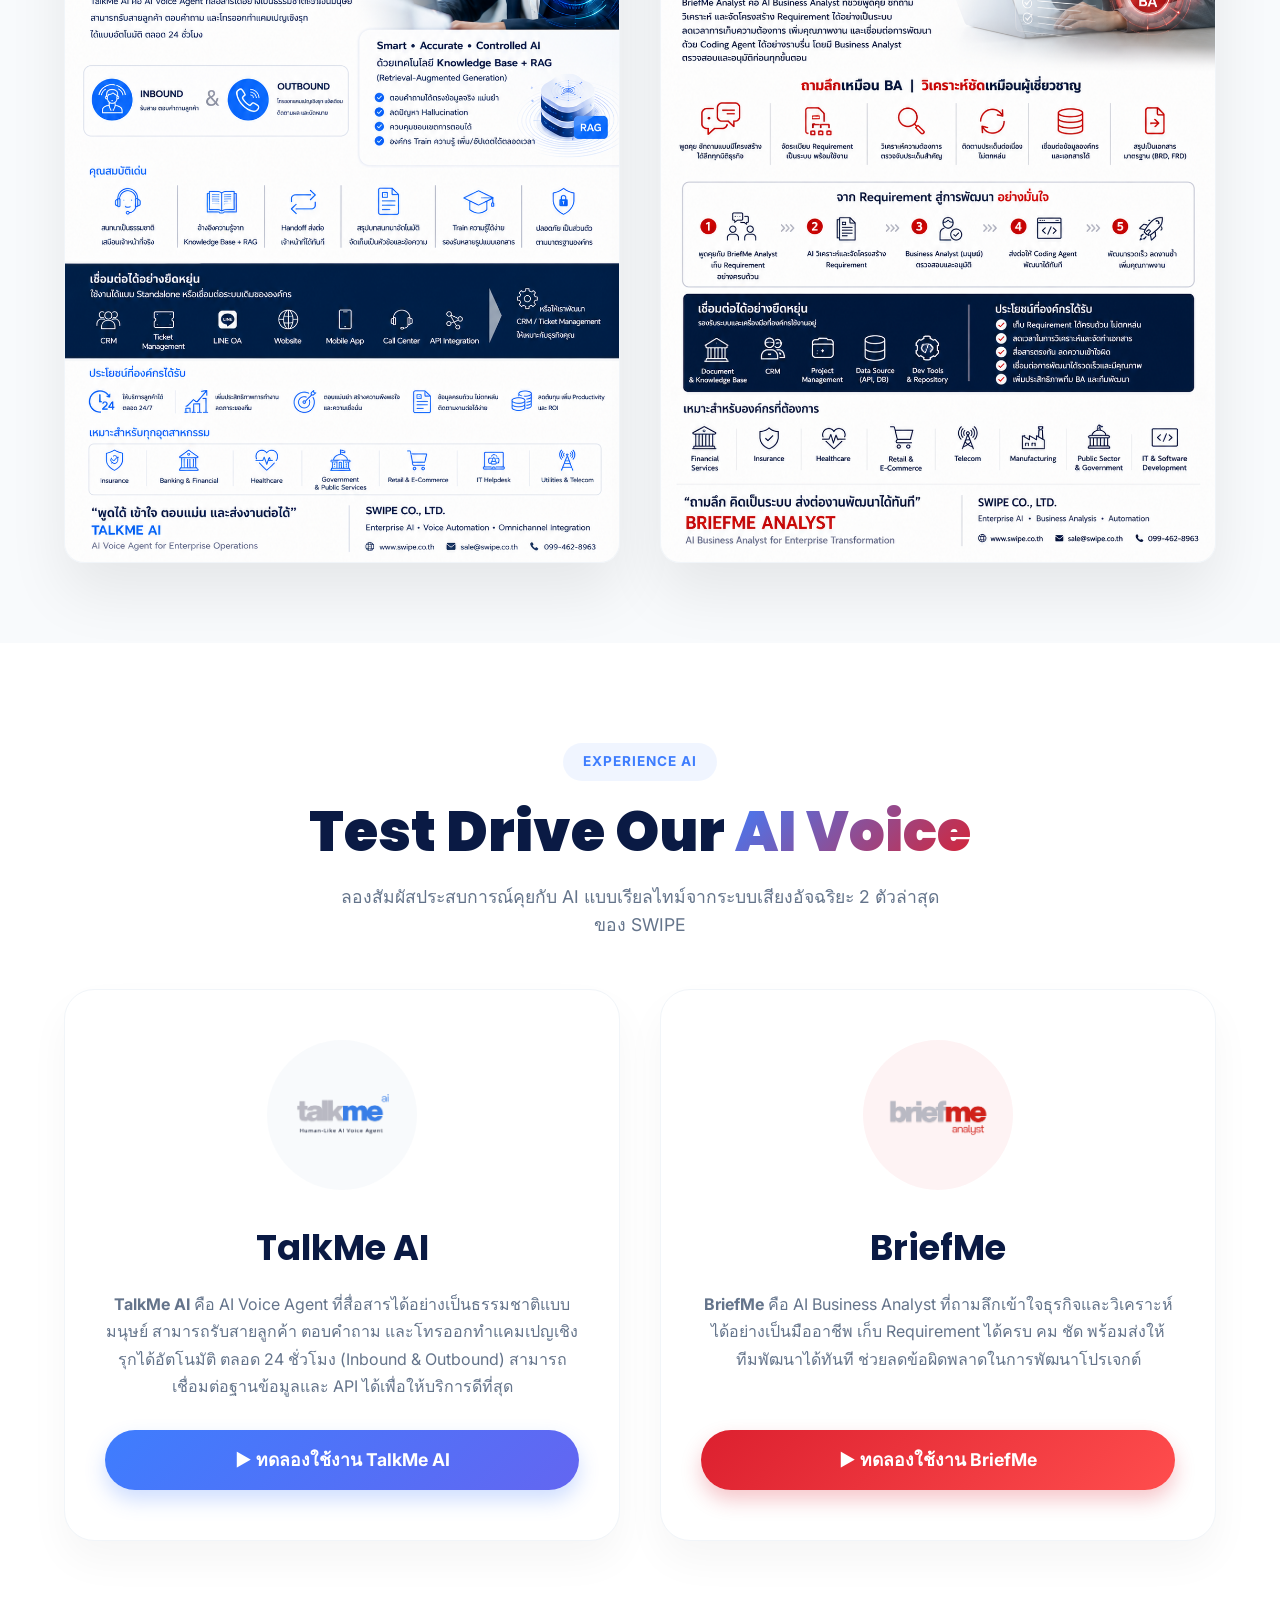
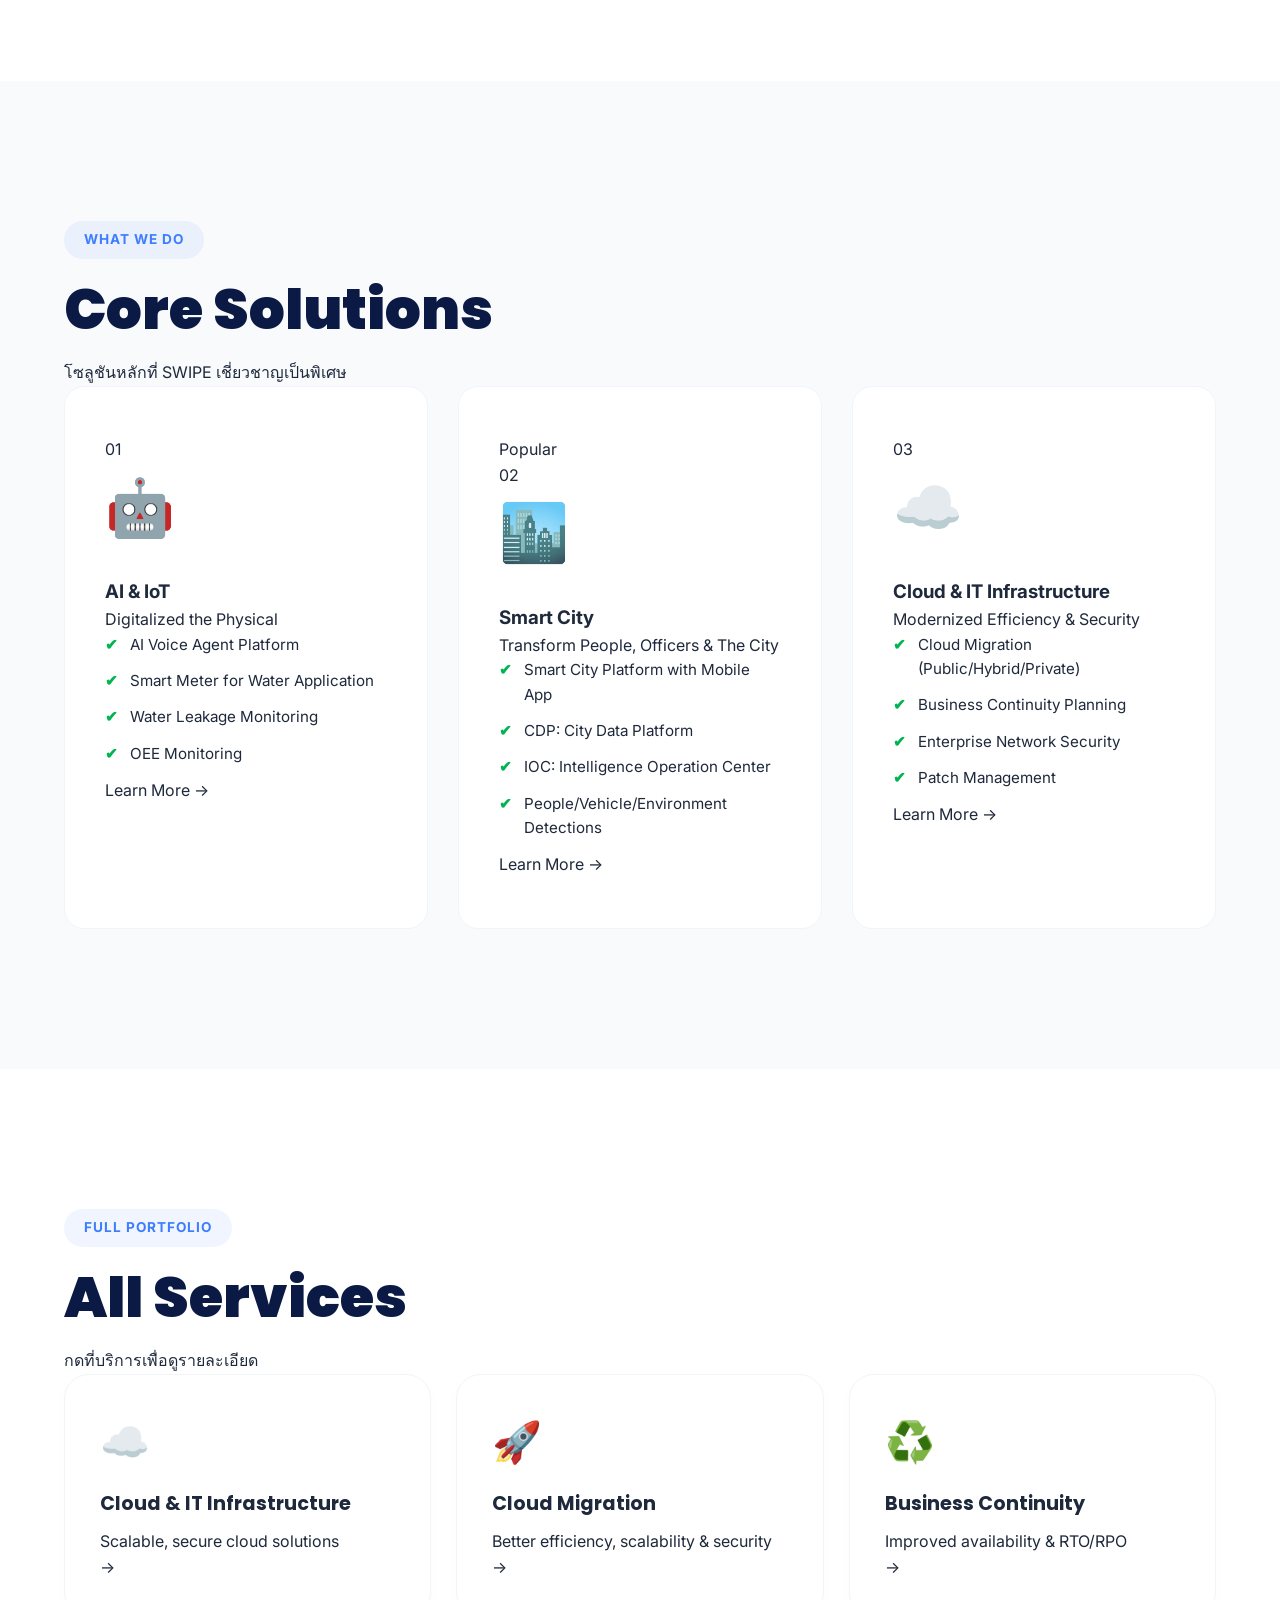
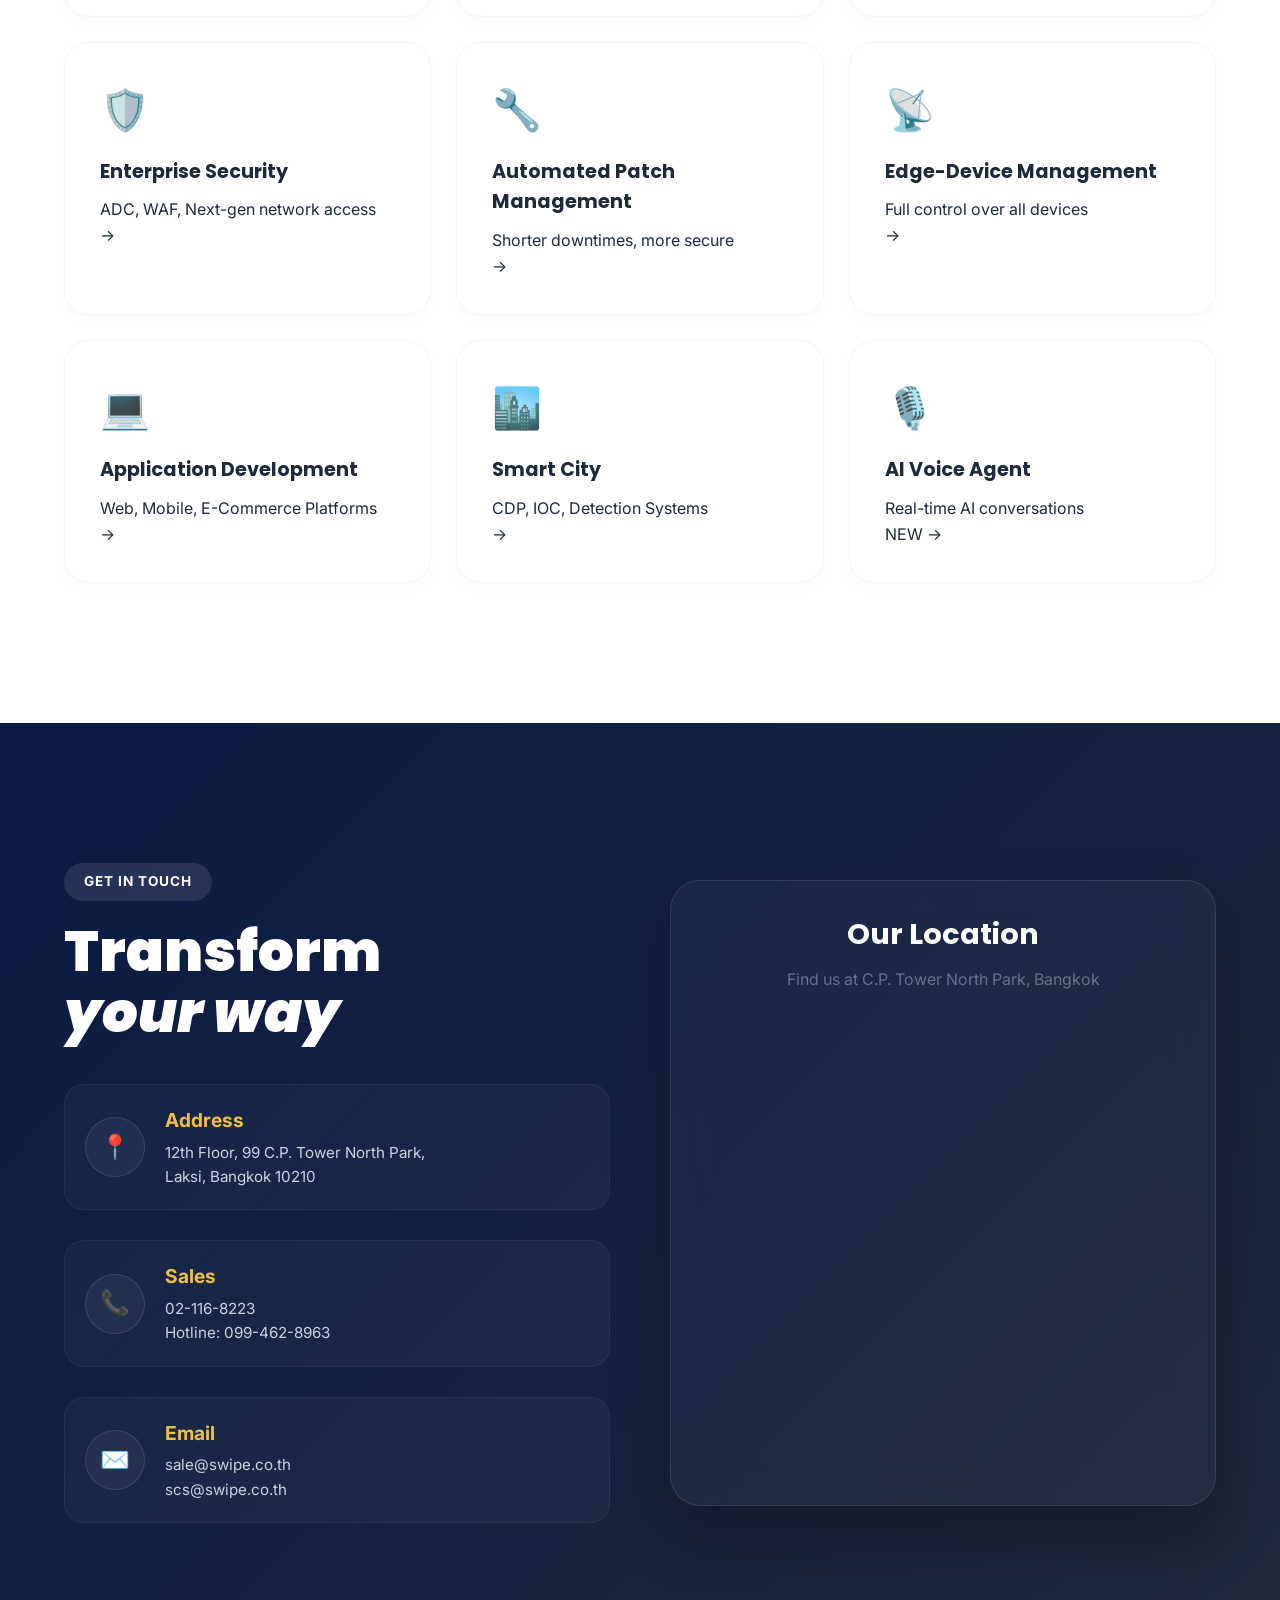
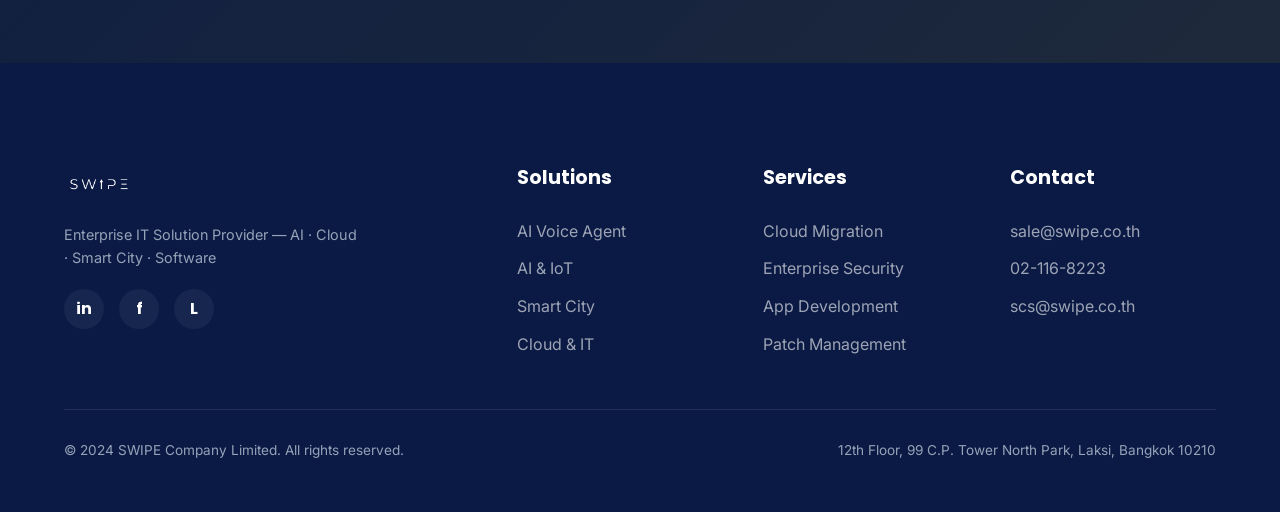
==== commit 3748abc2: "Update index.html" ====
--- a/index.html
+++ b/index.html
@@ -492,31 +492,6 @@
     </div>
   </section>
 
-  <!-- ===== CLIENTS ===== -->
-  <section class="clients" id="clients">
-    <div class="container">
-      <div class="section-header center">
-        <div class="section-label">Trusted By</div>
-        <h2 class="section-title">Our Clients</h2>
-      </div>
-      <div class="clients-track-wrapper">
-        <div class="clients-track">
-          <div class="client-logo"><img src="https://upload.wikimedia.org/wikipedia/commons/thumb/a/a9/Amazon_logo.svg/320px-Amazon_logo.svg.png" alt="Amazon"></div>
-          <div class="client-logo"><img src="https://upload.wikimedia.org/wikipedia/commons/thumb/4/44/Microsoft_logo.svg/320px-Microsoft_logo.svg.png" alt="Microsoft"></div>
-          <div class="client-logo"><img src="https://upload.wikimedia.org/wikipedia/commons/thumb/2/2f/Google_2015_logo.svg/320px-Google_2015_logo.svg.png" alt="Google"></div>
-          <div class="client-logo"><img src="https://upload.wikimedia.org/wikipedia/commons/thumb/0/08/Cisco_logo_blue_2016.svg/320px-Cisco_logo_blue_2016.svg.png" alt="Cisco"></div>
-          <div class="client-logo"><img src="https://upload.wikimedia.org/wikipedia/commons/thumb/5/56/VMware_logo.svg/320px-VMware_logo.svg.png" alt="VMware"></div>
-          <!-- duplicate for loop -->
-          <div class="client-logo"><img src="https://upload.wikimedia.org/wikipedia/commons/thumb/a/a9/Amazon_logo.svg/320px-Amazon_logo.svg.png" alt="Amazon"></div>
-          <div class="client-logo"><img src="https://upload.wikimedia.org/wikipedia/commons/thumb/4/44/Microsoft_logo.svg/320px-Microsoft_logo.svg.png" alt="Microsoft"></div>
-          <div class="client-logo"><img src="https://upload.wikimedia.org/wikipedia/commons/thumb/2/2f/Google_2015_logo.svg/320px-Google_2015_logo.svg.png" alt="Google"></div>
-          <div class="client-logo"><img src="https://upload.wikimedia.org/wikipedia/commons/thumb/0/08/Cisco_logo_blue_2016.svg/320px-Cisco_logo_blue_2016.svg.png" alt="Cisco"></div>
-          <div class="client-logo"><img src="https://upload.wikimedia.org/wikipedia/commons/thumb/5/56/VMware_logo.svg/320px-VMware_logo.svg.png" alt="VMware"></div>
-        </div>
-      </div>
-    </div>
-  </section>
-
   <!-- ===== CONTACT ===== -->
   <section class="contact" id="contact">
     <div class="container">
